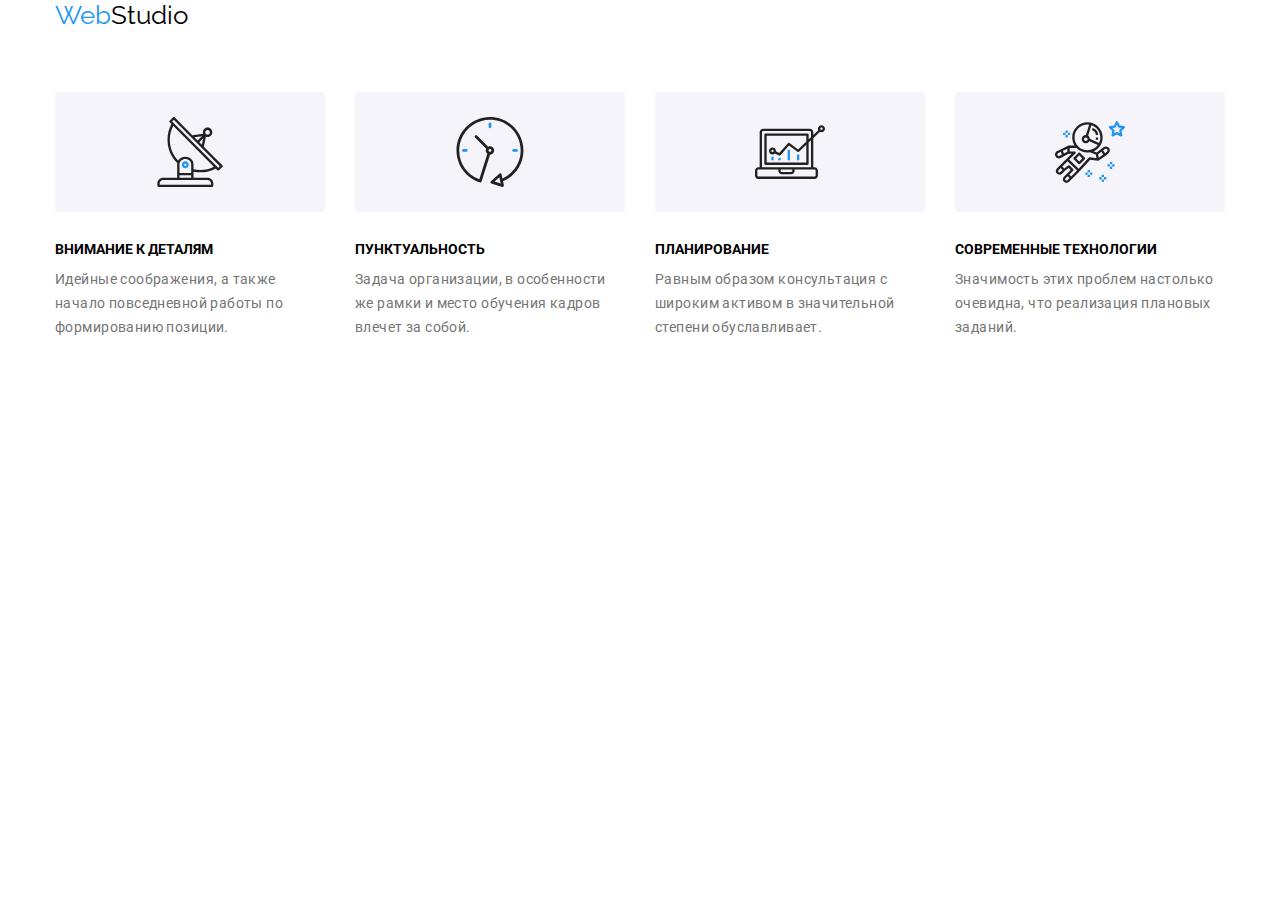
==== index.html @ f0781edf "ДЗ_8" ====
<!DOCTYPE html>
<html lang="ru">
  <head>
    <meta charset="UTF-8" />
    <meta http-equiv="X-UA-Compatible" content="IE=edge" />
    <meta name="viewport" content="width=device-width, initial-scale=1.0" />
    <title>Document</title>
    <link rel="preconnect" href="https://fonts.gstatic.com" />
    <link
      href="https://fonts.googleapis.com/css2?family=Raleway:wght@700&family=Roboto:wght@400;500;700;900&display=swap"
      rel="stylesheet"
    />
    <link
      rel="stylesheet"
      href="https://cdnjs.cloudflare.com/ajax/libs/modern-normalize/1.0.0/modern-normalize.min.css"
    />
    <link rel="stylesheet" href="./css/styles.css" />
    <link rel="stylesheet" href="./css/main.min.css" />
  </head>

  <body class="page">
    <header class="header">
      <div class="container">
        <nav class="main-nav">
          <a href="./index.html" class="logo">
            <span class="logo-web">Web</span>
            <span class="logo-studio">Studio</span>
          </a>
          <!-- <ul class="site-nav">
            <li class="site-nav__item">
              <a
                href="./index.html"
                class="site-nav__link site-nav__link--active"
                >Студия</a
              >
            </li>
            <li class="site-nav__item">
              <a href="./portfolio.html" class="site-nav__link">Портфолио</a>
            </li>
            <li class="site-nav__item">
              <a href="" class="site-nav__link">Контакты</a>
            </li>
          </ul>
        </nav>
        <ul class="auth-nav">
          <li class="auth-nav__item">
            <a href="info@devstudio.com" class="auth-nav__link">
              <svg class="auth-nav__ico" width="16" height="12">
                <use href="./images/icons.svg#icon-envelope_hover"></use>
              </svg>
              info@devstudio.com</a
            >
          </li>
          <li class="auth-nav__item">
            <a href="+380961111111" class="auth-nav__link">
              <svg class="auth-nav__ico" width="10" height="16">
                <use href="./images/icons.svg#icon-smartphone"></use>
              </svg>
              +38 096 111 11 11</a
            >
          </li>
        </ul> -->
      </div>
    </header>

    <main>
      
      <!-- <section class="hero">
        <div class="container">
          <h1 class="hero__title">Эффективные решения <br>для вашего бизнеса</br></h1>
          <button class="button" data-modal-open>Заказать услугу</button>
        </div>
      </section> -->
      
      <section class="section main__section">
        <div class="container">
          <h2 class="hidden"></h2>
          <ul class="feature-list__item">
            <li class="feature-list__list">
              <div class="feature-list__images">
                <svg class="feature-list__icon">
                  <use href="./images/icons.svg#icon-antenna"></use>
                </svg>
              </div>
              <h3 class="feature-list__title">Внимание к деталям</h3>
              <p class="feature-list__text">
                Идейные соображения, а также начало повседневной работы по
                формированию позиции.
              </p>
            </li>
            <li class="feature-list__list">
              <div class="feature-list__images">
                <svg class="feature-list__icon">
                  <use href="./images/icons.svg#icon-clock"></use>
                </svg>
              </div>
              <h3 class="feature-list__title">Пунктуальность</h3>
              <p class="feature-list__text">
                Задача организации, в особенности же рамки и место обучения
                кадров влечет за собой.
              </p>
            </li>
            <li class="feature-list__list">
              <div class="feature-list__images">
                <svg class="feature-list__icon">
                  <use href="./images/icons.svg#icon-diagram"></use>
                </svg>
              </div>
              <h3 class="feature-list__title">Планирование</h3>
              <p class="feature-list__text">
                Равным образом консультация с широким активом в значительной
                степени обуславливает.
              </p>
            </li>
            <li class="feature-list__list">
              <div class="feature-list__images">
                <svg class="feature-list__icon">
                  <use href="./images/icons.svg#icon-astronaut"></use>
                </svg>
              </div>
              <h3 class="feature-list__title">Современные технологии</h3>
              <p class="feature-list__text">
                Значимость этих проблем настолько очевидна, что реализация
                плановых заданий.
              </p>
            </li>
          </ul>
        </div>
      </section>

      <!-- <section class="section">
        <div class="container">
          <h2 class="section__title">Чем мы занимаемся</h2>
          <ul class="activity">
            <li class="activity__item">
              <img src="./images/img_1.png" alt="" width="370" height="294" />
              <div class="activity__label">
                <p class="activity__text">Десктопные приложения</p>
              </div>
            </li>
            <li class="activity__item">
              <img src="./images/img_2.png" alt="" width="370" height="294" />
              <div class="activity__label">
                <p class="activity__text">Мобильные приложения</p>
              </div>
            </li>
            <li class="activity__item">
              <img src="./images/img_3.png" alt="" width="370" height="294" />
              <div class="activity__label">
                <p class="activity__text">Дизайнерские решения</p>
              </div>
            </li>
          </ul>
        </div>
      </section> -->

      <!-- <section class="section section--inverse">
        <div class="container">
          <h2 class="section__title">Наша команда</h2>
          <ul class="team">
            <li class="team__list">
              <img
                class="team__image"
                src="./images/photo_1f.jpg"
                alt="Product Designer"
                width="270"
                height="260"
              />
              <div class="team__item">
                <h3 class="team__label">Игорь Демьяненко</h3>
                <p class="team__text">Product Designer</p>
                <ul class="social-netw">
                  <li>
                    <a href class="social-netw__item">
                      <svg class="social-netw__icon">
                        <use href="./images/icons.svg#icon-instagram"></use>
                      </svg>
                    </a>
                  </li>
                  <li>
                    <a href class="social-netw__item">
                      <svg class="social-netw__icon">
                        <use href="./images/icons.svg#icon-twitter"></use>
                      </svg>
                    </a>
                  </li>
                  <li>
                    <a href class="social-netw__item">
                      <svg class="social-netw__icon">
                        <use href="./images/icons.svg#icon-facebook"></use>
                      </svg>
                    </a>
                  </li>
                  <li>
                    <a href class="social-netw__item">
                      <svg class="social-netw__icon">
                        <use href="./images/icons.svg#icon-linkedin"></use>
                      </svg>
                    </a>
                  </li>
                </ul>
              </div>
            </li>
            <li class="team__list">
              <img
                class="team__image"
                src="./images/photo_2f.jpg"
                alt="Frontend Developer"
                width="270"
                height="260"
              />
              <div class="team__item">
                <h3 class="team__label">Ольга Репина</h3>
                <p class="team__text">Frontend Developer</p>
                <ul class="social-netw">
                  <li>
                    <a href class="social-netw__item">
                      <svg class="social-netw__icon">
                        <use href="./images/icons.svg#icon-instagram"></use>
                      </svg>
                    </a>
                  </li>
                  <li>
                    <a href class="social-netw__item">
                      <svg class="social-netw__icon">
                        <use href="./images/icons.svg#icon-twitter"></use>
                      </svg>
                    </a>
                  </li>
                  <li>
                    <a href class="social-netw__item">
                      <svg class="social-netw__icon">
                        <use href="./images/icons.svg#icon-facebook"></use>
                      </svg>
                    </a>
                  </li>
                  <li>
                    <a href class="social-netw__item">
                      <svg class="social-netw__icon">
                        <use href="./images/icons.svg#icon-linkedin"></use>
                      </svg>
                    </a>
                  </li>
                </ul>
              </div>
            </li>
            <li class="team__list">
              <img
                class="team__image"
                src="./images/photo_3f.jpg"
                alt="Marketing"
                width="270"
                height="260"
              />
              <div class="team__item">
                <h3 class="team__label">Николай Тарасов</h3>
                <p class="team__text">Marketing</p>
                <ul class="social-netw">
                  <li>
                    <a href class="social-netw__item">
                      <svg class="social-netw__icon">
                        <use href="./images/icons.svg#icon-instagram"></use>
                      </svg>
                    </a>
                  </li>
                  <li>
                    <a href class="social-netw__item">
                      <svg class="social-netw__icon">
                        <use href="./images/icons.svg#icon-twitter"></use>
                      </svg>
                    </a>
                  </li>
                  <li>
                    <a href class="social-netw__item">
                      <svg class="social-netw__icon">
                        <use href="./images/icons.svg#icon-facebook"></use>
                      </svg>
                    </a>
                  </li>
                  <li>
                    <a href class="social-netw__item">
                      <svg class="social-netw__icon">
                        <use href="./images/icons.svg#icon-linkedin"></use>
                      </svg>
                    </a>
                  </li>
                </ul>
              </div>
            </li>
            <li class="team__list">
              <img
                class="team__image"
                src="./images/photo_4f.jpg"
                alt="UI Designer"
                width="270"
                height="260"
              />
              <div class="team__item">
                <h3 class="team__label">Михаил Ермаков</h3>
                <p class="team__text">UI Designer</p>
                <ul class="social-netw">
                  <li>
                    <a href class="social-netw__item">
                      <svg class="social-netw__icon">
                        <use href="./images/icons.svg#icon-instagram"></use>
                      </svg>
                    </a>
                  </li>
                  <li>
                    <a href class="social-netw__item">
                      <svg class="social-netw__icon">
                        <use href="./images/icons.svg#icon-twitter"></use>
                      </svg>
                    </a>
                  </li>
                  <li>
                    <a href class="social-netw__item">
                      <svg class="social-netw__icon">
                        <use href="./images/icons.svg#icon-facebook"></use>
                      </svg>
                    </a>
                  </li>
                  <li>
                    <a href class="social-netw__item">
                      <svg class="social-netw__icon">
                        <use href="./images/icons.svg#icon-linkedin"></use>
                      </svg>
                    </a>
                  </li>
                </ul>
              </div>
            </li>
          </ul>
        </div>
      </section> -->

      <!-- <section class="section">
        <div class="container">
          <h2 class="clients__title">Постоянные клиенты</h2>
          <ul class="clients__list">
            <li class="clients__item">
              <a href class="clients__link">
                <svg class="clients__icon">
                  <use href="./images/icons.svg#icon-Logo_1"></use>
                </svg>
              </a>
            </li>
            <li class="clients__item">
              <a href class="clients__link">
                <svg class="clients__icon">
                  <use href="./images/icons.svg#icon-Logo_2"></use>
                </svg>
              </a>
            </li>
            <li class="clients__item">
              <a href class="clients__link">
                <svg class="clients__icon">
                  <use href="./images/icons.svg#icon-Logo_3"></use>
                </svg>
              </a>
            </li>
            <li class="clients__item">
              <a href class="clients__link">
                <svg class="clients__icon">
                  <use href="./images/icons.svg#icon-Logo_4"></use>
                </svg>
              </a>
            </li>
            <li class="clients__item">
              <a href class="clients__link">
                <svg class="clients__icon">
                  <use href="./images/icons.svg#icon-Logo_5"></use>
                </svg>
              </a>
            </li>
            <li class="clients__item">
              <a href class="clients__link">
                <svg class="clients__icon">
                  <use href="./images/icons.svg#icon-Logo_6"></use>
                </svg>
              </a>
            </li>
          </ul>
        </div>
      </section> -->
    </main>

    <!-- <footer class="footer">
      <div class="container footer__container">
        <div class="contacts">
          <a href="./index.html" class="logo">
            <span class="logo-web">Web</span>
            <span class="logo-studio footer__logo-studio">Studio</span>
          </a>
          <address>
            <p class="address">г. Киев, пр-т Леси Украинки, 26</p>
            <ul class="footer__list">
              <li>
                <a href="info@example.com" class="footer__link"
                  >info@example.com</a
                >
              </li>
              <li>
                <a href="+380991111111" class="footer__link"
                  >+38 099 111 11 11</a
                >
              </li>
            </ul>
          </address>
        </div>
        <div class="footer-social">
          <p class="footer-social__title">присоединяйтесь</p>
          <ul class="social-netw">
            <li>
              <a
                href
                class="social-netw__item footer-social__social-netw__item"
              >
                <svg class="social-netw__icon">
                  <use href="./images/icons.svg#icon-instagram"></use>
                </svg>
              </a>
            </li>
            <li>
              <a
                href
                class="social-netw__item footer-social__social-netw__item"
              >
                <svg class="social-netw__icon">
                  <use href="./images/icons.svg#icon-twitter"></use>
                </svg>
              </a>
            </li>
            <li>
              <a
                href
                class="social-netw__item footer-social__social-netw__item"
              >
                <svg class="social-netw__icon">
                  <use href="./images/icons.svg#icon-facebook"></use>
                </svg>
              </a>
            </li>
            <li>
              <a
                href
                class="social-netw__item footer-social__social-netw__item"
              >
                <svg class="social-netw__icon">
                  <use href="./images/icons.svg#icon-linkedin"></use>
                </svg>
              </a>
            </li>
          </ul>
        </div>
        <div class="subscription">
          <p class="subscription__title">Подпишитесь на рассылку</p>
          <div class="subscription__group">
            <label class="subscription__content">
              <input
                class="subscription__input"
                type="text"
                name="subscription"
                placeholder="E-mail"
              />
            </label>
            <div class="subscription__button">
              <button class="button" type="submit">
                Подписаться
                <svg class="subscription__icon">
                  <use href="./images/icons.svg#icon-icon_send"></use>
                </svg>
              </button>
            </div>
          </div>
        </div>
      </div>
    </footer> -->

    <div class="backdrop is-hidden" data-modal>
      <div class="modal">
        <p class="modal-title__text">Оставьте свои данные, мы вам перезвоним</p>
        <button data-modal-close class="close">
          <svg width="11" height="11" class="icon-vector">
            <use href="./images/icons.svg#icon-vector"></use>
          </svg>
        </button>
        <form
          action="#"
          method="GET"
          class="js-speaker form"
          autocomplete="off"
        >
          <span class="contact-form__field">
            <label class="contact-form__text" for="name">Имя</label>
            <input
              class="contact-form__input"
              type="text"
              name="name"
              id="name"
              placeholder=""
            />
            <svg class="contact-form__img">
              <use href="./images/icons.svg#icon-form_person_black"></use>
            </svg>
          </span>

          <span class="contact-form__field">
            <label class="contact-form__text" for="tel">Телефон</label>
            <input
              class="contact-form__input"
              type="tel"
              name="tel"
              id="tel"
              placeholder=""
            />
            <svg class="contact-form__img">
              <use href="./images/icons.svg#icon-form_phone_black"></use>
            </svg>
          </span>

          <span class="contact-form__field">
            <label class="contact-form__text" for="mail">Почта</label>
            <input
              class="contact-form__input"
              type="email"
              name="mail"
              id="mail"
              placeholder=""
            />
            <svg class="contact-form__img">
              <use href="./images/icons.svg#icon-form_email_black"></use>
            </svg>
          </span>
          <label class="contact-form__text" for="comment">Комментарий</label>
          <textarea
            class="comment"
            name="comment"
            id="comment"
            placeholder="Введите текст"
          ></textarea>

          <label class="form-checkbox">
            <input
              class="checkbox"
              type="checkbox"
              name="consent"
              value="Соглашаюсь с рассылкой и принимаю Условия договора"
            />
            <span class="form-checkbox__icon"></span>
            <span class="consent"
              >Соглашаюсь с рассылкой и принимаю
              <a class="form-checkbox__underline">Условия договора</a></span
            >
          </label>

          <div class="form-button">
            <button class="button" type="submit">Отправить</button>
          </div>
        </form>
      </div>
    </div>
    <script src="./js/modal.js"></script>
  </body>
</html>
---- css/styles.css ----
/* :root {
  --primary-text-color: #212121;
  --secondary-text-color: #757575;
  --third-text-color: rgba(255, 255, 255, 0.6);
  --title-text-color: #000000;
  --accent-color: #2196f3;
  --primary-white-color: #ffffff;
  --primary-bg-color: #ffffff;
  --secondary-bg-color: #2f303a;
  --third-bg-color: #f5f4fa;
  --border-color: #ECECEC;
  --border-cards-color: #E5E5E5;
} */
/* body {
  background-color: var(--primary-bg-color);
  color: var(--primary-text-color);
  font-family: Roboto, sans-serif;
} */
/* .container {
  width: 1200px;
  padding-left: 15px;
  padding-right: 15px;
  margin: 0 auto;
  border-bottom: var(--border-color);
} */
/* ul {
  list-style: none;
} */

/* header */

/* .header {
  height: 80px;
  display: block;
  box-sizing: border-box;
  border-bottom: 1px solid var(--border-cards-color)
} 
.header .container {
  height: 80px;
  display: flex;
  align-items: center;
} */

/* logo */

/* .main-nav {
  display: flex;
  align-items: center;
} */
/* .logo {
  color: var(--title-text-color);
  font-family: Raleway, sans-serif;
  font-style: 400;
  font-size: 26px;
  line-height: 1.19;
  text-decoration: none;
  width: 145px;
  height: 31px;
  display: flex;
  align-items: center;
}
.logo-web {
  color: var(--accent-color);
} */

/* Site nav list*/

/* .site-nav {
  display: flex;
  margin-left: 93px;
  margin-top: 0px;
  margin-bottom: 0px;
}
.site-nav__link {
  display: block;
  font-style: 500;
  font-size: 14px;
  line-height: 1.14;
  text-decoration: none;
  padding-top: 32px;
  padding-bottom: 32px;
  color: var(--primary-text-color);
  transition-property: text;
  transition-duration: 250ms;
  transition-timing-function: cubic-bezier(0.4, 0, 0.2, 1)
} */
/* .site-nav__link:hover,
.site-nav__link:focus {
  color: var(--accent-color);
} */
/* .site-nav__link--active {
  color: var(--accent-color)
} */
/* .site-nav__link--active::after {
  position: absolute;
  content: "";
  bottom: 0px;
  left: 0px;
  height: 4px;
  width: 100%;
  background-color: var(--accent-color);
  border-radius: 2px;
} */
/* .site-nav__item {
  position: relative;
  text-decoration: none;
  margin-right: 50px;
} */
/* .site-nav__item:last-child {
  margin-right: 0px;
} */

/* Auth-nav list */

/* .auth-nav {
  display: flex;
  margin-bottom: 0px;
  margin-top: 0px;
  margin-left: auto;
}
.auth-nav__link {
  color: var(--secondary-text-color);
  font-style: 500;
  font-size: 14px;
  line-height: 1.14;
  text-decoration: none;
  display: flex;
  align-items: center;
  transition-property: color;
  transition-duration: 250ms;
  transition-timing-function: cubic-bezier(0.4, 0, 0.2, 1)
}
.auth-nav__item {
  margin-left: 50px;
} */

/* .auth-nav__item:last-child {
  margin-right: 0px;
}
.auth-nav__link:hover,
.auth-nav__link:focus {
  color: var(--accent-color);
  transition-property: color;
  transition-duration: 250ms;
  transition-timing-function: cubic-bezier(0.4, 0, 0.2, 1)
}
.auth-nav__link:hover .auth-nav__ico,
.auth-nav__link:focus .auth-nav__ico {
  fill: var(--accent-color);
  transition-property: color;
  transition-duration: 250ms;
  transition-timing-function: cubic-bezier(0.4, 0, 0.2, 1)
} */

/* .auth-nav__ico {
  margin-right: 10px;
  fill: currentColor;
} */
/* .hidden {
  visibility: hidden;
  width: 1px;
  height: 1px;
  margin-top: 0;
  margin-bottom: 0;
} */

/* Hero */

/* .hero {
  background-color: var(--secondary-bg-color);
  padding-top: 200px;
  padding-bottom: 200px;
  text-align: center;
  max-width: 1600px;
  height: 600px;
  outline: 1px solid rgb(59, 57, 57);
  margin-left: auto;
  margin-right: auto;
  background-position: center;
  background-repeat: no-repeat;
  background-size: cover;
  background: linear-gradient(rgba(196, 196, 196, 0.4), rgba(47, 48, 58, 0.4)), url(../images/img_overlay.jpg);
}
.hero__title {
  color: var(--primary-white-color);
  font-weight: 900;
  font-size: 44px;
  line-height: 1.36;
  text-align: center;
  text-transform: uppercase;
  margin-top: 0px;
  width: 696px;
  letter-spacing: 0.06em;
  margin-left: 252px;
} */

/* Section */

/* .section {
  padding-top: 94px;
  padding-bottom: 94px;
} */
/* .activity-container {
  padding-left: auto;
  margin-left: auto;
  margin-right: auto;
  width: 1170px;
} */
/* .section__title {
  color: var(--title-text-color);
  font-weight: 700;
  font-size: 36px;
  line-height: 1.17;
  letter-spacing: 0.03em;
  text-align: center;
  margin-top: 0px;
  margin-bottom: 50px;
} */

/* Features */

/* .feature-list__item {
  margin-top: 0px;
  margin-bottom: 0px;
  padding-left: 0px;
  display: flex;
  justify-content: space-between;
  width: 1170px;
  margin-right: 30px;
} */

/* .feature-list__item:last-child {
  margin-right: 0px;
} */

/* .feature-list__list {
  height: 251px;
}
.feature-list__icon {
  display: block;
  width: 70px;
  height: 70px;
}
.feature-list__title {
  color: var(--title-text-color);
  font-weight: 700;
  font-size: 14px;
  line-height: 1.14;
  text-transform: uppercase;
  margin-top: 0px;
  margin-bottom: 0px;
}
.feature-list__text {
  color: var(--secondary-text-color);
  font-weight: 400;
  font-size: 14px;
  line-height: 1.71;
  text-align: left;
  letter-spacing: 0.03em;
  width: 270px;
  position: absolute;
  margin-top: 10px;
  margin-bottom: 0px;
}
.feature-list__images {
  display: flex;
  align-items: center;
  justify-content: center;
  width: 270px;
  height: 120px;
  background: var(--third-bg-color);
  border-radius: 4px;
  margin-bottom: 30px;
} */

/* activity */

/* .activity {
  margin-top: 50px;
  margin-bottom: 0px;
  display: flex;
  padding-left: 0px;
}
.activity__item {
  position: relative;
  margin-right: 30px
} */

/* .activity__item:last-child {
  margin-left: 0px
} */

/* .activity__label {
  position: absolute;
  bottom: 3px;
  padding-top: 27px;
  width: 370px;
  height: 70px;
  background: rgba(47, 48, 58, 0.8);
}
.activity__text {
  margin-top: 0px;
  margin-bottom: 0px;
  font-weight: 700px;
  font-size: 14px;
  line-height: 1.14;
  text-align: center;
  letter-spacing: 0.03em;
  text-transform: uppercase;
  color: var(--primary-white-color);
} */

/* button */

/* .button {
  font-family: inherit;
  color: var(--primary-white-color);
  background-color: var(--accent-color);
  font-weight: 500;
  font-size: 16px;
  line-height: 1.88;
  display: 200, 50;
  border: var(--accent-color);
  border-radius: 4px;
  width: 200px;
  height: 50px;
  cursor: pointer;
  padding: 10, 32, 10, 32;
  margin-top: 30;
  letter-spacing: 0.06em;
} */

/* our team */

/* .main__section {
  padding-bottom: 0px;
}
.section--inverse {
  background-color: var(--third-bg-color)
}
.team {
  display: flex;
  margin-top: 50px;
  padding-left: 0px;
  margin-bottom: 0px;
}
.team__list {
  width: 270px;
  border: 1px solid var(--border-cards-color)#E5E5E5;
  background-color: var(--primary-bg-color);
  box-shadow: 0px 1px 3px rgba(0, 0, 0, 0.12), 0px 1px 1px rgba(0, 0, 0, 0.14), 0px 2px 1px rgba(0, 0, 0, 0.2);
  border-radius: 0px 0px 4px 4px;
  margin-right: 30px;
} */

/* .team__list:last-child {
  margin-right: 0px;
} */

/* .team__item {
  padding: 30px 32px 30px 32px;
  border-top: 0px;
}
.team__image {
  display: block;
}
.team__label {
  color: var(--primary-text-color);
  font-weight: 500;
  font-size: 16px;
  line-height: 1.19;
  letter-spacing: 0.03em;
  text-align: center;
  margin-top: 0px;
  margin-bottom: 0px;
  height: 19px;
}
.team__text {
  color: var(--secondary-text-color);
  font-weight: 400;
  font-size: 16px;
  line-height: 1.19;
  text-align: center;
  margin-top: 10px;
  margin-bottom: 0px;
} */

/* .social-netw { 
  padding: 0px;
  display: flex;
  justify-content: space-between;
  align-items: center;
  margin-top: 16px;
} */

/* .social-netw__item:last-child {
  margin-right: 0px;
} */

/* .social-netw__item {
  display: flex;
  justify-content: center;
  align-items: center;
  margin-right: 10px;
  width: 44px;
  height: 44px;
  border-radius: 50%;
  color: #afb1b8;
  transition-property: background-color;
  transition-duration: 250ms;
  transition-timing-function: cubic-bezier(0.4, 0, 0.2, 1)
} */

/* .social-netw__item:hover,
.social-netw__item:focus{
  background: var(--accent-color);
  color: var(--primary-white-color);
} */

/* .social-netw__icon {
  width: 20px;
  height: 20px;
  fill: currentColor;
}
.social-netw__icon .fill {
  transition-property: color;
  transition-duration: 250ms;
  transition-timing-function: cubic-bezier(0.4, 0, 0.2, 1)
} */

/* clients section */

/* .clients__title {
  font-weight: 700px;
  font-size: 36px;
  line-height: 1.17;
  text-align: center;
  letter-spacing: 0.03em;
  margin-top: 0px;
  margin-bottom: 50px;
}
.clients__list {
  display: flex;
  justify-content: space-between;
  margin-top: 0px;
  margin-bottom: 0px;
  padding-left: 0px;
} */
/* .clients__item {
  display: flex;
  justify-content: center;
  
  height: 92px;
  margin-top: 0px;
}  */
/* flex-basis: calc ((100%-180px)/6); */

/* .clients__list:first-child {
  margin-left: 0px;
} */

/* .clients__link {
  display: flex;
  justify-content: center;
  align-items: center;
  width: 170px;
  height: 92px;
  color: #afb1b8;
  border: 1px solid #AFB1B8;
  box-sizing: border-box;
  border-radius: 4px;
  transition-property: color;
  transition-duration: 250ms;
  transition-timing-function: cubic-bezier(0.4, 0, 0.2, 1)
} */

/* .clients__link:hover,
.clients__link:focus {
  color: var(--accent-color);
  border-color:var(--accent-color)
} */

/* .clients__icon {
  width: 106px;
  height: 60px;
  fill: currentColor;
} */

/* footer */

/* .footer {
  background-color: var(--secondary-bg-color);
  margin-bottom: 0px;
  height: 252px;
}
.footer__container {
  display: flex;
  align-items: baseline;
  height: 252px;
  padding-top: 60px;
  padding-bottom: 60px;
  }
.footer__logo-studio {
  color: var(--primary-white-color);
} */
/* .address {
  color: var(--primary-white-color);
  font-weight: 400;
  font-size: 14px;
  line-height: 1.71;
  letter-spacing: 0.03em;
  font-style: normal;
  margin-bottom: 0px;
} */
/* .footer__list {
  padding-left: 0px;
  margin-bottom: 0px;
}
.footer__link {
  color: var(--third-text-color);
  font-weight: 400;
  font-size: 14px;
  line-height: 1.71;
  font-style: normal;
  text-decoration: none;
}
.footer-social {
  width: 206px;
  margin-left: 70px;
}
.footer-social__title {
font-size: 14px;
line-height: 1.14;
letter-spacing: 0.03em;
text-transform: uppercase;
color: var(--primary-white-color);
}
.footer-social__social-netw__item{
  color: var(--primary-white-color);
  background: rgba(255, 255, 255, 0.1);
} */

/* footer subscription */

/* .subscription {
  margin-left: 93px;
}
.subscription__title {
  font-size: 14px;
  line-height: 1.14;
  letter-spacing: 0.03em;
  text-transform: uppercase;
  color: var(--primary-white-color);
}
.subscription__icon {
  align-items: stretch;
  width: 24px;
  height: 24px;
  fill: var(--primary-white-color)
}
.subscription__button {
  display: inline-flex;
  align-items: center;
  font-weight: 700px;
}
.subscription__input {
  width: 358px;
  height: 50px;
  outline: none;
  border-radius: 4px;
  border: 1px solid rgba(255, 255, 255, 0.3);
  padding-left: 16px;
  font-size: 16px;
  line-height: 1.22;
  letter-spacing: 0.03em;
  fill: solid rgba(255, 255, 255, 0.6);
  align-items: inside;
  margin-right: 12px;
  background-color: transparent
} */

/* .subscription__input::placeholder {
  background-color: transparent
} */

/* .subscription__content {
  background-color: transparent
}
.subscription__group {
  display: flex;
  flex-direction: row
} */

/* portfolio */

/* .select {
  display: flex;
  justify-content: center;
  margin-top: 0px;
  margin-bottom: 50px;
  text-align: center;
} */

/* .select-button__link:hover,
.select-button__link:focus {
  background: var(--accent-color);
  box-shadow: 0px 3px 1px rgba(0, 0, 0, 0.1), 0px 1px 2px rgba(0, 0, 0, 0.08),
    0px 2px 2px rgba(0, 0, 0, 0.12);
  border: var(--accent-color);
  border-radius: 4px;
  font-weight: 500;
  font-size: 16px;
  line-height: 1.63;
  text-align: center;
  letter-spacing: 0.03em;
  color: #ffffff;
} */

/* .select-button__link {
  color: var(--primary-text-color);
  background-color: var(--third-bg-color);
  font-weight: 500;
  font-size: 16px;
  line-height: 1.63;
  text-align: center;
  letter-spacing: 0.03em;
  padding-left: 22px;
  padding-right: 22px;
  padding-top: 6px;
  padding-bottom: 6px;
  margin-right: 8px;
  border: 1px solid var(--third-bg-color);
  border-radius: 4px;
  height: 38px;
  display: block;
  transition-property: box-shadow;
  transition-duration: 250ms;
  transition-timing-function: cubic-bezier(0.4, 0, 0.2, 1);
} */

/* ???? .links {
  display: flex;
  flex-wrap: wrap;
} */


/* portfolio  cards*/

/* ?????.cards .text {
  color: var(--primary-white-color);
  background-color: var(--accent-color);
  font-weight: 500;
  font-size: 16px;
  line-height: 1.62;
  padding-left: 22px;
  padding-right: 22px;
  padding-top: 6px;
  padding-bottom: 6px;
  margin-right: 8px;
  border: 1px solid var(--accent-color);
  border-radius: 4px;
  height: 38px;
  box-shadow: 0px 3px 1px rgba(0, 0, 0, 0.1), 0px 1px 2px rgba(0, 0, 0, 0.08),
    0px 2px 2px rgba(0, 0, 0, 0.12);
} */

/* .cards {
  width: 1200px;
  display: flex;
  flex-wrap: wrap;
  padding-left: 0px;
  margin-top: 0px;
  margin-bottom: 0px
} */

/* .cards__item:nth-child(3n) {
  margin-right: 0px;
} */

/* .cards__item {
  width: calc ((100%-60)/3);
  height: 404px;
  margin-top: 30px;
  margin-right: 27px;
  margin-bottom: 0px;
  margin-left: 0px;
  padding-left: 0px;
  box-sizing: border-box;
  border: 1px solid var(--border-cards-color);
  transition-property: box-shadow;
  transition-duration: 250ms;
  transition-timing-function: cubic-bezier(0.4, 0, 0.2, 1);
}
.cards__top {
  position: relative;
  overflow: hidden;
}
.hower-overlay {
  position: absolute;
  top: 0px;
  width: 370px;
  height: 294px;
  background: rgba(33, 150, 243, 0.9);
  padding-top: 63px;
  padding-right: 24px;
  padding-bottom: 63px;
  padding-left: 24px;
  transform: translateY(102%);
  transition: transform 250ms cubic-bezier(0.4, 0, 0.2, 1);
} */

/* .cards__item:hover,
.cards__item:focus {
  box-shadow: 0px 1px 1px rgba(0, 0, 0, 0.12), 0px 4px 4px rgba(0, 0, 0, 0.06),
    1px 4px 6px rgba(0, 0, 0, 0.16);
  transform: translateY(0);
}
.cards__item:hover .hower-overlay {
  transform: translateY(0);
} */

/* .hower-overlay__inform {
  position: absolute;
  width: 322px;
  height: 168px;
  font-weight: 400px;
  font-size: 18px;
  line-height: 28px;
  letter-spacing: 0.03em;
  color: var(--primary-white-color);
  margin-bottom: 0px;
  margin-top: 0px;
}
.cards__bottom .text {
  letter-spacing: 0.06em;
  font-weight: bold;
  font-size: 18px;
  line-height: 2;
}
.cards__bottom {
  padding-left: 24px
} */

/* modal window */

/* .backdrop {
  position: fixed;
  top: 0;
  left: 0;
  width: 100%;
  height: 100%;
  background-color: rgba(0, 0, 0, 0.2);
  opacity: 1;
  transition: opacity 250ms cubic-bezier(0.4, 0, 0.2, 1);
}
.backdrop.is-hidden {
  opacity: 0;
  pointer-events: none;
}
.backdrop.is-hidden .modal {
  transform: translate(-50%, -50%) scale(0.9);
}
.modal {
  position: relative;
  top: 50%;
  left: 50%;
  height: 581px;
  width: 528px;
  background-color: #ffffff;
  border-radius: 4px;
  transform: translate(-50%, -50%) scale(1);
  transition: transform 250ms cubic-bezier(0.4, 0, 0.2, 1);
  padding: 40px;
}
.modal .close {
  position: absolute;
  width: 30px;
  height: 30px;
  background: #ffffff;
  border: 1px solid rgba(0, 0, 0, 0.1);
  box-sizing: border-box;
  border-radius: 50%;
  margin-top: 8px;
  margin-right: 8px;
  top: 0;
  right: 0;
} */

/* .icon-vector:hover,
.icon-vector:focus {
  fill: var(--accent-color);
  transition: opacity 250ms cubic-bezier(0.4, 0, 0.2, 1);
} */

/* .modal-title__text {
  font-weight: 700px;
  font-size: 20px;
  line-height: 1.15;
  text-align: center;
  letter-spacing: 0.03em;
  color: var(--primary-text-color);
  margin-top: 0px;
  margin-bottom: 12px;
} */

/* contact-form */

/* .contact-form__input {
  display: block;
  width: 100%;
  height: 40px;
  border: 1px solid rgba(33, 33, 33, 0.2);
  box-sizing: border-box;
  border-radius: 4px;
  margin-bottom: 10px;
  padding: 11px 12px 11px 42px;
} */

/* .contact-form__input:focus {
  outline: none;
  border: 1px solid var(--accent-color);
  transition: opacity 250ms cubic-bezier(0.4, 0, 0.2, 1);
}
.contact-form__input:focus + .contact-form__img {
  color: var(--accent-color);
  fill: var(--accent-color);
  transition: opacity 250ms cubic-bezier(0.4, 0, 0.2, 1);
} */

/* .contact-form__text {
  font-weight: 400px;
  font-size: 12px;
  line-height: 1.17;
  letter-spacing: 0.01em;
  color: #757575;
  margin-bottom: 4px;
}
.contact-form__field {
  position: relative;
  display: flex;
  flex-direction: column;
}
.contact-form__img {
  position: absolute;
  top: 55%;
  left: 15px;
  transform: translateY(-50%);
  width: 18px;
  height: 18px;
} */

/* .comment {
  display: block;
  width: 100%;
  height: 120px;
  border: 1px solid rgba(33, 33, 33, 0.2);
  box-sizing: border-box;
  border-radius: 4px;
  resize: none;
  padding: 12px 16px 12px 16px;
  outline: none;
  margin-top: 4px;
} */

/* .comment:focus {
  border: 1px solid var(--accent-color);
  transition: opacity 250ms cubic-bezier(0.4, 0, 0.2, 1);
}
textarea::placeholder {
  font-weight: 400px;
  font-size: 14px;
  line-height: 1.17;
  letter-spacing: 0.01em;
  color: rgba(117, 117, 117, 0.5);
} */

/* checkbox */

/* .form-checkbox {
  display: flex;
  align-items: center;
  position: relative;
  margin-top: 20px;
  margin-bottom: 30px;
  margin-left: 12px;
  padding-left: auto;
  text-align: center;
  font-weight: 400px;
  font-size: 14px;
  line-height: 1.71;
  letter-spacing: 0.03em;
  color: #757575;
}

.checkbox {
  -webkit-appearance: none;
  -moz-appearance: none;
  appearance: none;
  position: absolute;
}
.form-checkbox__icon {
  display: inline-block;
  width: 16px;
  height: 15px;
  border: 2px solid #2a2a2a;
  border-radius: 4px;
}
.consent {
  margin-left: 7px;
}

.checkbox__text {
  display: inline-block;
  align-items: center;
  font-weight: 400px;
  font-size: 14px;
  line-height: 1.71;
  letter-spacing: 0.03em;
  color: #757575;
} */

/* .checkbox:checked + .form-checkbox__icon {
  border-color: transparent;
  background-color: var(--accent-color);
  background-image: url("../images/icons_for_svg/icon_check.svg");
  background-size: contain;
  background-origin: border-box;
} */

/* .form-checkbox__underline {
  color: var(--accent-color);
  text-decoration: underline;
} */

/* .form-checkbox:focus-within > .form_img {
  border-color: var(--primary-white-color);
  opacity: 0;
} */

/* .form-button {
  padding-left: auto;
  text-align: center;
  filter: drop-shadow(0px 4px 4px rgba(0, 0, 0, 0.25));
} */
---- css/main.min.css ----
:root{--primary-text-color: #212121;--secondary-text-color: #757575;--third-text-color: rgba(255, 255, 255, 0.6);--title-text-color: #000000;--accent-color: #2196f3;--primary-white-color: #ffffff;--primary-bg-color: #ffffff;--secondary-bg-color: #2f303a;--third-bg-color: #f5f4fa;--border-color: #ECECEC;--border-cards-color: #E5E5E5}body{background-color:var(--primary-bg-color);color:var(--primary-text-color);font-family:Roboto,sans-serif}ul{list-style:none}.site-nav__item{position:relative;text-decoration:none;margin-right:50px}.container{padding-left:15px;padding-right:15px;margin-left:auto;margin-right:auto;width:100%}@media screen and (min-width: 480px){.container{width:480px}}@media screen and (min-width: 768px){.container{width:768px}}@media screen and (min-width: 1200px){.container{width:1200px}}p li h1 h2 h3{margin:0}.logo{color:var(--title-text-color);font-family:Raleway,sans-serif;font-style:400;font-size:26px;line-height:1.19;text-decoration:none;width:145px;height:31px;display:flex;align-items:center}.logo-web{color:var(--accent-color)}.site-nav{display:flex;margin-left:93px;margin-top:0px;margin-bottom:0px}.site-nav__link{display:block;font-style:500;font-size:14px;line-height:1.14;text-decoration:none;padding-top:32px;padding-bottom:32px;color:var(--primary-text-color);transition-property:text;transition-duration:250ms;transition-timing-function:cubic-bezier(0.4, 0, 0.2, 1)}.site-nav__link--active{color:var(--accent-color)}.site-nav__link:hover,.site-nav__link:focus{color:var(--accent-color)}.site-nav__link--active::after{position:absolute;content:"";bottom:0px;left:0px;height:4px;width:100%;background-color:var(--accent-color);border-radius:2px}.site-nav__item:last-child{margin-right:0px}.auth-nav{display:flex;margin-bottom:0px;margin-top:0px;margin-left:auto}.auth-nav__link{color:var(--secondary-text-color);font-style:500;font-size:14px;line-height:1.14;text-decoration:none;display:flex;align-items:center;transition-property:color;transition-duration:250ms;transition-timing-function:cubic-bezier(0.4, 0, 0.2, 1)}.auth-nav__item{margin-left:50px}.auth-nav__ico{margin-right:10px;fill:currentColor}.auth-nav__item:last-child{margin-right:0px}.auth-nav__link:hover,.auth-nav__link:focus{color:var(--accent-color);transition-property:color;transition-duration:250ms;transition-timing-function:cubic-bezier(0.4, 0, 0.2, 1)}.auth-nav__link:hover .auth-nav__ico,.auth-nav__link:focus .auth-nav__ico{fill:var(--accent-color);transition-property:color;transition-duration:250ms;transition-timing-function:cubic-bezier(0.4, 0, 0.2, 1)}.hero{max-width:1600px;height:600px;background-image:url("../images/mobile/mob_hero_1x-min.jpg");margin-left:auto;margin-right:auto;background-position:center;background-repeat:no-repeat;background-size:cover}@media(min-device-pixel-ratio: 2),(-webkit-min-device-pixel-ratio: 2),(min-resolution: 192dpi),(min-resolution: 2dppx){.hero{background-image:url("../images/mobile/mob_hero_2x-min.jpg")}}@media(min-width: 480px){.hero{background-image:url("../images/mobile/mob_hero_1x-min.jpg")}}@media(min-device-pixel-ratio: 2)and (min-width: 480px),(-webkit-min-device-pixel-ratio: 2)and (min-width: 480px),(min-resolution: 192dpi)and (min-width: 480px),(min-resolution: 2dppx)and (min-width: 480px){.hero{background-image:url("../images/mobile/mob_hero_2x-min.jpg")}}@media(min-width: 768px){.hero{background-image:url("../images/tablet/tab_hero_1x-min.jpg")}}@media(min-device-pixel-ratio: 2)and (min-width: 768px),(-webkit-min-device-pixel-ratio: 2)and (min-width: 768px),(min-resolution: 192dpi)and (min-width: 768px),(min-resolution: 2dppx)and (min-width: 768px){.hero{background-image:url("../images/tablet/tab_hero_2x-min.jpg")}}@media(min-width: 480px){.hero{background-image:url("../images/desktop/desk_hero_1x-min.jpg")}}@media(min-device-pixel-ratio: 2)and (min-width: 1200px),(-webkit-min-device-pixel-ratio: 2)and (min-width: 1200px),(min-resolution: 192dpi)and (min-width: 1200px),(min-resolution: 2dppx)and (min-width: 1200px){.hero{background-image:url("../images/desktop/desk_hero_2x-min.jpg")}}.hero .container{padding-top:70px;padding-left:auto;padding-right:auto}@media(min-width: 480px){.hero .container{padding-top:118px}}@media(min-width: 768px){.hero .container{padding-top:118px}}@media(min-width: 1200px){.hero .container{padding-top:200px}}.hero__title{font-weight:900;font-size:26px;line-height:1.7;text-align:center;letter-spacing:.06em;text-transform:uppercase;color:var(--primary-white-color)}@media screen and (min-width: 480px){.hero__title{font-size:26px;line-height:1.7}}@media screen and (min-width: 768px){.hero__title{font-size:26px;line-height:1.6}}@media screen and (min-width: 1200px){.hero__title{font-size:44px;line-height:1.36}}.section{padding-top:60px;padding-bottom:60px}.section__title{color:var(--title-text-color);font-weight:700;font-size:36px;line-height:1.17;letter-spacing:.03em;text-align:center;margin-top:0px;margin-bottom:50px}.hidden{visibility:hidden;width:1px;height:1px;margin-top:0;margin-bottom:0}.feature-list__item{margin-top:0px;margin-bottom:0px;padding-left:0px;width:100%}@media screen and (min-width: 768px){.feature-list__item{display:flex;flex-wrap:wrap;justify-content:space-between}}.feature-list__list{height:251px;width:100%;margin-bottom:30px}@media screen and (min-width: 480px){.feature-list__list{width:450px}}@media screen and (min-width: 768px){.feature-list__list{width:354px}}@media screen and (min-width: 1200px){.feature-list__list{width:270px}}.feature-list__icon{display:block;width:70px;height:70px}.feature-list__title{color:var(--title-text-color);font-weight:700;font-size:14px;line-height:1.14;text-transform:uppercase;margin-top:0px;margin-bottom:0px}.feature-list__text{color:var(--secondary-text-color);font-weight:400;font-size:14px;line-height:1.71;text-align:left;letter-spacing:.03em;width:270px;position:absolute;margin-top:10px;margin-bottom:0px}.feature-list__images{display:flex;align-items:center;justify-content:center;width:100%;height:120px;background:var(--third-bg-color);border-radius:4px;margin-bottom:30px}.activity{margin-top:50px;margin-bottom:0px;display:flex;padding-left:0px}.activity__item{position:relative;margin-right:30px}.activity__label{position:absolute;bottom:3px;padding-top:27px;width:370px;height:70px;background:rgba(47,48,58,.8)}.activity__text{margin-top:0px;margin-bottom:0px;font-weight:700px;font-size:14px;line-height:1.14;text-align:center;letter-spacing:.03em;text-transform:uppercase;color:var(--primary-white-color)}.activity-container{padding-left:auto;margin-left:auto;margin-right:auto;width:1170px}.activity__item:last-child{margin-left:0px}.button{font-family:inherit;color:var(--primary-white-color);background-color:var(--accent-color);font-weight:500;font-size:16px;line-height:1.88;display:200,50;border:var(--accent-color);border-radius:4px;width:200px;height:50px;cursor:pointer;padding:10,32,10,32;margin-top:30;letter-spacing:.06em}.main__section{padding-bottom:0px}.section--inverse{background-color:var(--third-bg-color)}.team{display:flex;margin-top:50px;padding-left:0px;margin-bottom:0px}.team__list{width:270px;border:1px solid var(--border-cards-color) #e5e5e5;background-color:var(--primary-bg-color);box-shadow:0px 1px 3px rgba(0,0,0,.12),0px 1px 1px rgba(0,0,0,.14),0px 2px 1px rgba(0,0,0,.2);border-radius:0px 0px 4px 4px;margin-right:30px}.team__item{padding:30px 32px 30px 32px;border-top:0px}.team__image{display:block}.team__label{color:var(--primary-text-color);font-weight:500;font-size:16px;line-height:1.19;letter-spacing:.03em;text-align:center;margin-top:0px;margin-bottom:0px;height:19px}.team__text{color:var(--secondary-text-color);font-weight:400;font-size:16px;line-height:1.19;text-align:center;margin-top:10px;margin-bottom:0px}.team__list:last-child{margin-right:0px}.social-netw{padding:0px;display:flex;justify-content:space-between;align-items:center;margin-top:16px}.social-netw__item{display:flex;justify-content:center;align-items:center;margin-right:10px;width:44px;height:44px;border-radius:50%;color:#afb1b8;transition-property:background-color;transition-duration:250ms;transition-timing-function:cubic-bezier(0.4, 0, 0.2, 1)}.social-netw__icon{width:20px;height:20px;fill:currentColor}.social-netw__icon .fill{transition-property:color;transition-duration:250ms;transition-timing-function:cubic-bezier(0.4, 0, 0.2, 1)}.social-netw__item:last-child{margin-right:0px}.social-netw__item:hover,.social-netw__item:focus{background:var(--accent-color);color:var(--primary-white-color)}.clients__title{font-weight:700px;font-size:36px;line-height:1.17;text-align:center;letter-spacing:.03em;margin-top:0px;margin-bottom:50px}.clients__list{display:flex;justify-content:space-between;margin-top:0px;margin-bottom:0px;padding-left:0px}.clients__item{display:flex;justify-content:center;height:92px;margin-top:0px}.clients__link{display:flex;justify-content:center;align-items:center;width:170px;height:92px;color:#afb1b8;border:1px solid #afb1b8;box-sizing:border-box;border-radius:4px;transition-property:color;transition-duration:250ms;transition-timing-function:cubic-bezier(0.4, 0, 0.2, 1)}.clients__icon{width:106px;height:60px;fill:currentColor}.clients__list:first-child{margin-left:0px}.clients__link:hover,.clients__link:focus{color:var(--accent-color);border-color:var(--accent-color)}.footer{background-color:var(--secondary-bg-color);margin-bottom:0px;height:252px}.footer__container{display:flex;align-items:baseline;height:252px;padding-top:60px;padding-bottom:60px}.footer__logo-studio{color:var(--primary-white-color)}.footer__list{padding-left:0px;margin-bottom:0px}.footer__link{color:var(--third-text-color);font-weight:400;font-size:14px;line-height:1.71;font-style:normal;text-decoration:none}.footer-social{width:206px;margin-left:70px}.footer-social__title{font-size:14px;line-height:1.14;letter-spacing:.03em;text-transform:uppercase;color:var(--primary-white-color)}.footer-social__social-netw__item{color:var(--primary-white-color);background:rgba(255,255,255,.1)}.address{color:var(--primary-white-color);font-weight:400;font-size:14px;line-height:1.71;letter-spacing:.03em;font-style:normal;margin-bottom:0px}.subscription{margin-left:93px}.subscription__title{font-size:14px;line-height:1.14;letter-spacing:.03em;text-transform:uppercase;color:var(--primary-white-color)}.subscription__icon{align-items:stretch;width:24px;height:24px;fill:var(--primary-white-color)}.subscription__button{display:inline-flex;align-items:center;font-weight:700px}.subscription__input{width:358px;height:50px;outline:none;border-radius:4px;border:1px solid rgba(255,255,255,.3);padding-left:16px;font-size:16px;line-height:1.22;letter-spacing:.03em;fill:solid rgba(255,255,255,.6);align-items:inside;margin-right:12px;background-color:transparent}.subscription__content{background-color:transparent}.subscription__group{display:flex;flex-direction:row}.subscription__input::-moz-placeholder{background-color:transparent}.subscription__input:-ms-input-placeholder{background-color:transparent}.subscription__input::placeholder{background-color:transparent}.select{display:flex;justify-content:center;margin-top:0px;margin-bottom:50px;text-align:center}.select-button__link{color:var(--primary-text-color);background-color:var(--third-bg-color);font-weight:500;font-size:16px;line-height:1.63;text-align:center;letter-spacing:.03em;padding-left:22px;padding-right:22px;padding-top:6px;padding-bottom:6px;margin-right:8px;border:1px solid var(--third-bg-color);border-radius:4px;height:38px;display:block;transition-property:box-shadow;transition-duration:250ms;transition-timing-function:cubic-bezier(0.4, 0, 0.2, 1)}.select-button__link:hover,.select-button__link:focus{background:var(--accent-color);box-shadow:0px 3px 1px rgba(0,0,0,.1),0px 1px 2px rgba(0,0,0,.08),0px 2px 2px rgba(0,0,0,.12);border:var(--accent-color);border-radius:4px;font-weight:500;font-size:16px;line-height:1.63;text-align:center;letter-spacing:.03em;color:#fff}.cards{width:1200px;display:flex;flex-wrap:wrap;padding-left:0px;margin-top:0px;margin-bottom:0px}.cards__item{width:calc 13.3333333333%;height:404px;margin-top:30px;margin-right:27px;margin-bottom:0px;margin-left:0px;padding-left:0px;box-sizing:border-box;border:1px solid var(--border-cards-color);transition-property:box-shadow;transition-duration:250ms;transition-timing-function:cubic-bezier(0.4, 0, 0.2, 1)}.cards__top{position:relative;overflow:hidden}.hower-overlay{position:absolute;top:0px;width:370px;height:294px;background:rgba(33,150,243,.9);padding-top:63px;padding-right:24px;padding-bottom:63px;padding-left:24px;transform:translateY(102%);transition:transform 250ms cubic-bezier(0.4, 0, 0.2, 1)}.hower-overlay__inform{position:absolute;width:322px;height:168px;font-weight:400px;font-size:18px;line-height:28px;letter-spacing:.03em;color:var(--primary-white-color);margin-bottom:0px;margin-top:0px}.cards__bottom{padding-left:24px}.cards__bottom .text{letter-spacing:.06em;font-weight:bold;font-size:18px;line-height:2}.cards__item:nth-child(3n){margin-right:0px}.cards__item:hover,.cards__item:focus{box-shadow:0px 1px 1px rgba(0,0,0,.12),0px 4px 4px rgba(0,0,0,.06),1px 4px 6px rgba(0,0,0,.16);transform:translateY(0)}.cards__item:hover .hower-overlay{transform:translateY(0)}.backdrop{position:fixed;top:0;left:0;width:100%;height:100%;background-color:rgba(0,0,0,.2);opacity:1;transition:opacity 250ms cubic-bezier(0.4, 0, 0.2, 1)}.backdrop.is-hidden{opacity:0;pointer-events:none}.backdrop.is-hidden .modal{transform:translate(-50%, -50%) scale(0.9)}.modal{position:relative;top:50%;left:50%;height:581px;width:528px;background-color:#fff;border-radius:4px;transform:translate(-50%, -50%) scale(1);transition:transform 250ms cubic-bezier(0.4, 0, 0.2, 1);padding:40px}.modal .close{position:absolute;width:30px;height:30px;background:#fff;border:1px solid rgba(0,0,0,.1);box-sizing:border-box;border-radius:50%;margin-top:8px;margin-right:8px;top:0;right:0}.modal-title__text{font-weight:700px;font-size:20px;line-height:1.15;text-align:center;letter-spacing:.03em;color:var(--primary-text-color);margin-top:0px;margin-bottom:12px}.icon-vector:hover,.icon-vector:focus{fill:var(--accent-color);transition:opacity 250ms cubic-bezier(0.4, 0, 0.2, 1)}.contact-form__input{display:block;width:100%;height:40px;border:1px solid rgba(33,33,33,.2);box-sizing:border-box;border-radius:4px;margin-bottom:10px;padding:11px 12px 11px 42px}.contact-form__text{font-weight:400px;font-size:12px;line-height:1.17;letter-spacing:.01em;color:#757575;margin-bottom:4px}.contact-form__field{position:relative;display:flex;flex-direction:column}.contact-form__img{position:absolute;top:55%;left:15px;transform:translateY(-50%);width:18px;height:18px}.comment{display:block;width:100%;height:120px;border:1px solid rgba(33,33,33,.2);box-sizing:border-box;border-radius:4px;resize:none;padding:12px 16px 12px 16px;outline:none;margin-top:4px}.contact-form__input:focus{outline:none;border:1px solid var(--accent-color);transition:opacity 250ms cubic-bezier(0.4, 0, 0.2, 1)}.contact-form__input:focus+.contact-form__img{color:var(--accent-color);fill:var(--accent-color);transition:opacity 250ms cubic-bezier(0.4, 0, 0.2, 1)}.comment:focus{border:1px solid var(--accent-color);transition:opacity 250ms cubic-bezier(0.4, 0, 0.2, 1)}textarea::-moz-placeholder{font-weight:400px;font-size:14px;line-height:1.17;letter-spacing:.01em;color:rgba(117,117,117,.5)}textarea:-ms-input-placeholder{font-weight:400px;font-size:14px;line-height:1.17;letter-spacing:.01em;color:rgba(117,117,117,.5)}textarea::placeholder{font-weight:400px;font-size:14px;line-height:1.17;letter-spacing:.01em;color:rgba(117,117,117,.5)}.form-checkbox{display:flex;align-items:center;position:relative;margin-top:20px;margin-bottom:30px;margin-left:12px;padding-left:auto;text-align:center;font-weight:400px;font-size:14px;line-height:1.71;letter-spacing:.03em;color:#757575}.form-checkbox__icon{display:inline-block;width:16px;height:15px;border:2px solid #2a2a2a;border-radius:4px}.form-checkbox__underline{color:var(--accent-color);text-decoration:underline}.consent{margin-left:7px}.checkbox{-webkit-appearance:none;-moz-appearance:none;appearance:none;position:absolute}.checkbox__text{display:inline-block;align-items:center;font-weight:400px;font-size:14px;line-height:1.71;letter-spacing:.03em;color:#757575}.checkbox:checked+.form-checkbox__icon{border-color:transparent;background-color:var(--accent-color);background-image:url("../images/icons_for_svg/icon_check.svg");background-size:contain;background-origin:border-box}.form-checkbox:focus-within>.form_img{border-color:var(--primary-white-color);opacity:0}.form-button{padding-left:auto;text-align:center;filter:drop-shadow(0px 4px 4px rgba(0, 0, 0, 0.25))}/*# sourceMappingURL=main.min.css.map */
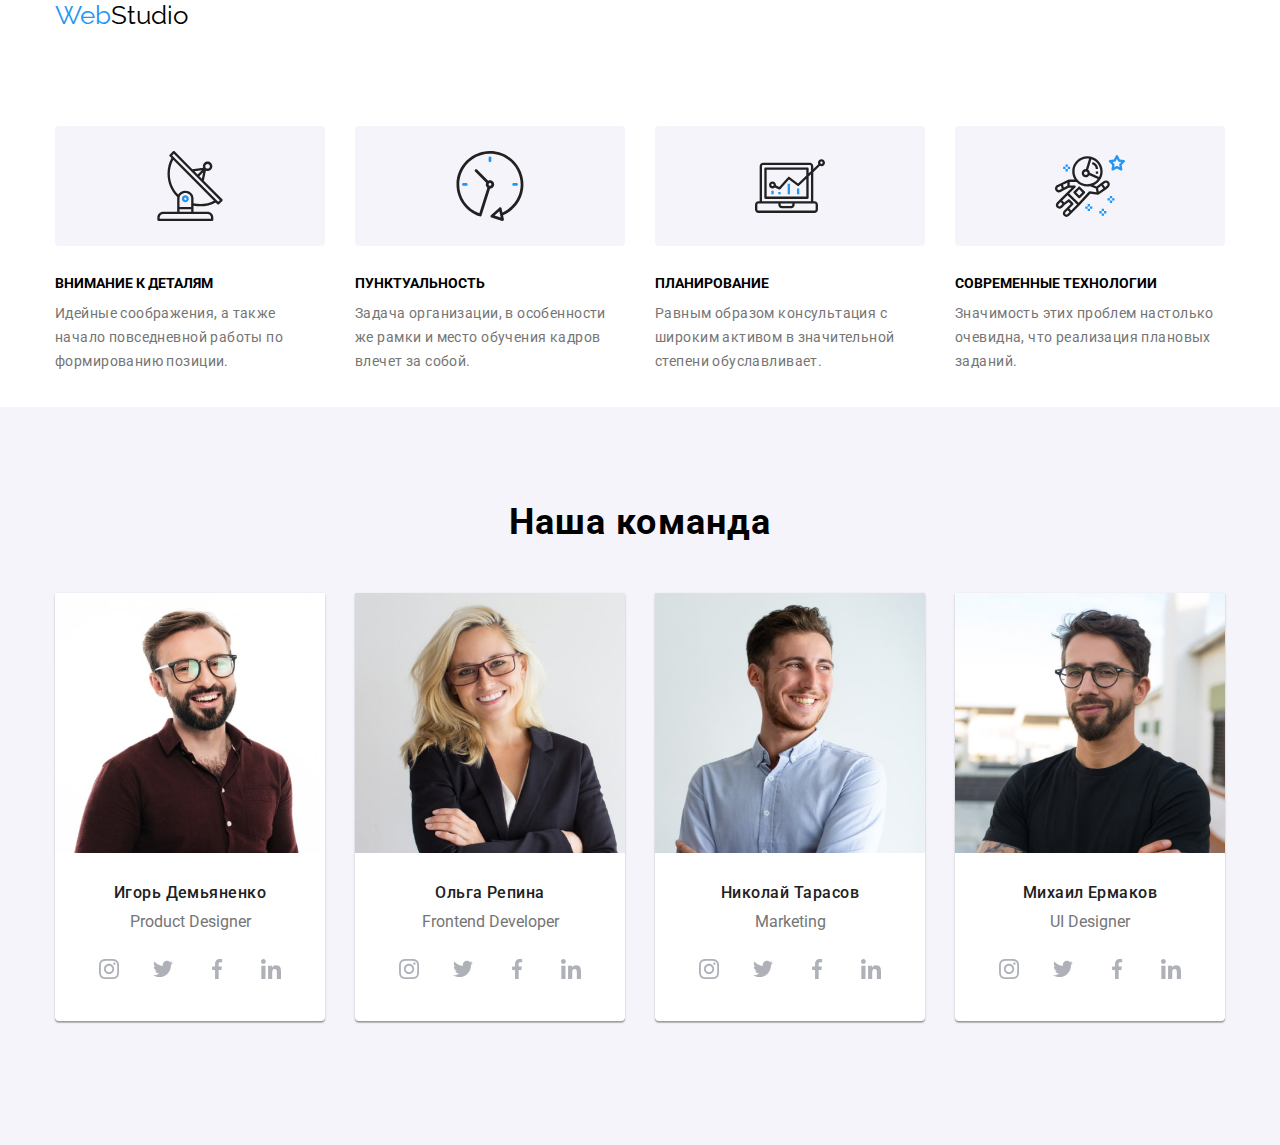
==== commit da3f9f90: "ДЗ_8" ====
--- a/index.html
+++ b/index.html
@@ -154,17 +154,27 @@
         </div>
       </section> -->
 
-      <!-- <section class="section section--inverse">
+      <section class="section section--inverse">
         <div class="container">
           <h2 class="section__title">Наша команда</h2>
           <ul class="team">
             <li class="team__list">
+              <picture>
+                <source srcset="./images/desktop/desk_team_member_1_1x-min.jpg 1x, 
+                ./images/desktop/desk_team_member_1_2x-min.jpg 2x" media="(min-width: 1200px)">
+                <source srcset="./images/tablet/tab_team_member_1_1x-min.jpg 1x, 
+                ./images/tablet/tab_team_member_1_2x-min.jpg 2x" media="(min-width: 768px)">
+                <source srcset="./images/mobile/mob_team_member_1_1x-min.jpg 1x, 
+                ./images/mobile/mob_team_member_1_2x-min.jpg 2x" media="(min-width: 480px)">
+              </picture>
               <img
                 class="team__image"
+                srcset="./images/mobile/mob_team_member_1_1x-min.jpg 1x, 
+                ./images/mobile/mob_team_member_1_2x-min.jpg 2x"  
                 src="./images/photo_1f.jpg"
                 alt="Product Designer"
-                width="270"
-                height="260"
+                
+                
               />
               <div class="team__item">
                 <h3 class="team__label">Игорь Демьяненко</h3>
@@ -204,10 +214,11 @@
             <li class="team__list">
               <img
                 class="team__image"
+                srcset="./images/mobile/mob_team_member_2_1x-min.jpg 1x, 
+                ./images/mobile/mob_team_member_2_2x-min.jpg 2x"
                 src="./images/photo_2f.jpg"
                 alt="Frontend Developer"
-                width="270"
-                height="260"
+                
               />
               <div class="team__item">
                 <h3 class="team__label">Ольга Репина</h3>
@@ -247,10 +258,11 @@
             <li class="team__list">
               <img
                 class="team__image"
+                srcset="./images/mobile/mob_team_member_3_1x-min.jpg 1x, 
+                ./images/mobile/mob_team_member_3_2x-min.jpg 2x"
                 src="./images/photo_3f.jpg"
                 alt="Marketing"
-                width="270"
-                height="260"
+                
               />
               <div class="team__item">
                 <h3 class="team__label">Николай Тарасов</h3>
@@ -291,9 +303,10 @@
               <img
                 class="team__image"
                 src="./images/photo_4f.jpg"
+                srcset="./images/mobile/mob_team_member_4_1x-min.jpg 1x, 
+                ./images/mobile/mob_team_member_4_2x-min.jpg 2x"
                 alt="UI Designer"
-                width="270"
-                height="260"
+                
               />
               <div class="team__item">
                 <h3 class="team__label">Михаил Ермаков</h3>
@@ -332,7 +345,7 @@
             </li>
           </ul>
         </div>
-      </section> -->
+      </section>
 
       <!-- <section class="section">
         <div class="container">
--- a/css/main.min.css
+++ b/css/main.min.css
@@ -1 +1 @@
-:root{--primary-text-color: #212121;--secondary-text-color: #757575;--third-text-color: rgba(255, 255, 255, 0.6);--title-text-color: #000000;--accent-color: #2196f3;--primary-white-color: #ffffff;--primary-bg-color: #ffffff;--secondary-bg-color: #2f303a;--third-bg-color: #f5f4fa;--border-color: #ECECEC;--border-cards-color: #E5E5E5}body{background-color:var(--primary-bg-color);color:var(--primary-text-color);font-family:Roboto,sans-serif}ul{list-style:none}.site-nav__item{position:relative;text-decoration:none;margin-right:50px}.container{padding-left:15px;padding-right:15px;margin-left:auto;margin-right:auto;width:100%}@media screen and (min-width: 480px){.container{width:480px}}@media screen and (min-width: 768px){.container{width:768px}}@media screen and (min-width: 1200px){.container{width:1200px}}p li h1 h2 h3{margin:0}.logo{color:var(--title-text-color);font-family:Raleway,sans-serif;font-style:400;font-size:26px;line-height:1.19;text-decoration:none;width:145px;height:31px;display:flex;align-items:center}.logo-web{color:var(--accent-color)}.site-nav{display:flex;margin-left:93px;margin-top:0px;margin-bottom:0px}.site-nav__link{display:block;font-style:500;font-size:14px;line-height:1.14;text-decoration:none;padding-top:32px;padding-bottom:32px;color:var(--primary-text-color);transition-property:text;transition-duration:250ms;transition-timing-function:cubic-bezier(0.4, 0, 0.2, 1)}.site-nav__link--active{color:var(--accent-color)}.site-nav__link:hover,.site-nav__link:focus{color:var(--accent-color)}.site-nav__link--active::after{position:absolute;content:"";bottom:0px;left:0px;height:4px;width:100%;background-color:var(--accent-color);border-radius:2px}.site-nav__item:last-child{margin-right:0px}.auth-nav{display:flex;margin-bottom:0px;margin-top:0px;margin-left:auto}.auth-nav__link{color:var(--secondary-text-color);font-style:500;font-size:14px;line-height:1.14;text-decoration:none;display:flex;align-items:center;transition-property:color;transition-duration:250ms;transition-timing-function:cubic-bezier(0.4, 0, 0.2, 1)}.auth-nav__item{margin-left:50px}.auth-nav__ico{margin-right:10px;fill:currentColor}.auth-nav__item:last-child{margin-right:0px}.auth-nav__link:hover,.auth-nav__link:focus{color:var(--accent-color);transition-property:color;transition-duration:250ms;transition-timing-function:cubic-bezier(0.4, 0, 0.2, 1)}.auth-nav__link:hover .auth-nav__ico,.auth-nav__link:focus .auth-nav__ico{fill:var(--accent-color);transition-property:color;transition-duration:250ms;transition-timing-function:cubic-bezier(0.4, 0, 0.2, 1)}.hero{max-width:1600px;height:600px;background-image:url("../images/mobile/mob_hero_1x-min.jpg");margin-left:auto;margin-right:auto;background-position:center;background-repeat:no-repeat;background-size:cover}@media(min-device-pixel-ratio: 2),(-webkit-min-device-pixel-ratio: 2),(min-resolution: 192dpi),(min-resolution: 2dppx){.hero{background-image:url("../images/mobile/mob_hero_2x-min.jpg")}}@media(min-width: 480px){.hero{background-image:url("../images/mobile/mob_hero_1x-min.jpg")}}@media(min-device-pixel-ratio: 2)and (min-width: 480px),(-webkit-min-device-pixel-ratio: 2)and (min-width: 480px),(min-resolution: 192dpi)and (min-width: 480px),(min-resolution: 2dppx)and (min-width: 480px){.hero{background-image:url("../images/mobile/mob_hero_2x-min.jpg")}}@media(min-width: 768px){.hero{background-image:url("../images/tablet/tab_hero_1x-min.jpg")}}@media(min-device-pixel-ratio: 2)and (min-width: 768px),(-webkit-min-device-pixel-ratio: 2)and (min-width: 768px),(min-resolution: 192dpi)and (min-width: 768px),(min-resolution: 2dppx)and (min-width: 768px){.hero{background-image:url("../images/tablet/tab_hero_2x-min.jpg")}}@media(min-width: 480px){.hero{background-image:url("../images/desktop/desk_hero_1x-min.jpg")}}@media(min-device-pixel-ratio: 2)and (min-width: 1200px),(-webkit-min-device-pixel-ratio: 2)and (min-width: 1200px),(min-resolution: 192dpi)and (min-width: 1200px),(min-resolution: 2dppx)and (min-width: 1200px){.hero{background-image:url("../images/desktop/desk_hero_2x-min.jpg")}}.hero .container{padding-top:70px;padding-left:auto;padding-right:auto}@media(min-width: 480px){.hero .container{padding-top:118px}}@media(min-width: 768px){.hero .container{padding-top:118px}}@media(min-width: 1200px){.hero .container{padding-top:200px}}.hero__title{font-weight:900;font-size:26px;line-height:1.7;text-align:center;letter-spacing:.06em;text-transform:uppercase;color:var(--primary-white-color)}@media screen and (min-width: 480px){.hero__title{font-size:26px;line-height:1.7}}@media screen and (min-width: 768px){.hero__title{font-size:26px;line-height:1.6}}@media screen and (min-width: 1200px){.hero__title{font-size:44px;line-height:1.36}}.section{padding-top:60px;padding-bottom:60px}.section__title{color:var(--title-text-color);font-weight:700;font-size:36px;line-height:1.17;letter-spacing:.03em;text-align:center;margin-top:0px;margin-bottom:50px}.hidden{visibility:hidden;width:1px;height:1px;margin-top:0;margin-bottom:0}.feature-list__item{margin-top:0px;margin-bottom:0px;padding-left:0px;width:100%}@media screen and (min-width: 768px){.feature-list__item{display:flex;flex-wrap:wrap;justify-content:space-between}}.feature-list__list{height:251px;width:100%;margin-bottom:30px}@media screen and (min-width: 480px){.feature-list__list{width:450px}}@media screen and (min-width: 768px){.feature-list__list{width:354px}}@media screen and (min-width: 1200px){.feature-list__list{width:270px}}.feature-list__icon{display:block;width:70px;height:70px}.feature-list__title{color:var(--title-text-color);font-weight:700;font-size:14px;line-height:1.14;text-transform:uppercase;margin-top:0px;margin-bottom:0px}.feature-list__text{color:var(--secondary-text-color);font-weight:400;font-size:14px;line-height:1.71;text-align:left;letter-spacing:.03em;width:270px;position:absolute;margin-top:10px;margin-bottom:0px}.feature-list__images{display:flex;align-items:center;justify-content:center;width:100%;height:120px;background:var(--third-bg-color);border-radius:4px;margin-bottom:30px}.activity{margin-top:50px;margin-bottom:0px;display:flex;padding-left:0px}.activity__item{position:relative;margin-right:30px}.activity__label{position:absolute;bottom:3px;padding-top:27px;width:370px;height:70px;background:rgba(47,48,58,.8)}.activity__text{margin-top:0px;margin-bottom:0px;font-weight:700px;font-size:14px;line-height:1.14;text-align:center;letter-spacing:.03em;text-transform:uppercase;color:var(--primary-white-color)}.activity-container{padding-left:auto;margin-left:auto;margin-right:auto;width:1170px}.activity__item:last-child{margin-left:0px}.button{font-family:inherit;color:var(--primary-white-color);background-color:var(--accent-color);font-weight:500;font-size:16px;line-height:1.88;display:200,50;border:var(--accent-color);border-radius:4px;width:200px;height:50px;cursor:pointer;padding:10,32,10,32;margin-top:30;letter-spacing:.06em}.main__section{padding-bottom:0px}.section--inverse{background-color:var(--third-bg-color)}.team{display:flex;margin-top:50px;padding-left:0px;margin-bottom:0px}.team__list{width:270px;border:1px solid var(--border-cards-color) #e5e5e5;background-color:var(--primary-bg-color);box-shadow:0px 1px 3px rgba(0,0,0,.12),0px 1px 1px rgba(0,0,0,.14),0px 2px 1px rgba(0,0,0,.2);border-radius:0px 0px 4px 4px;margin-right:30px}.team__item{padding:30px 32px 30px 32px;border-top:0px}.team__image{display:block}.team__label{color:var(--primary-text-color);font-weight:500;font-size:16px;line-height:1.19;letter-spacing:.03em;text-align:center;margin-top:0px;margin-bottom:0px;height:19px}.team__text{color:var(--secondary-text-color);font-weight:400;font-size:16px;line-height:1.19;text-align:center;margin-top:10px;margin-bottom:0px}.team__list:last-child{margin-right:0px}.social-netw{padding:0px;display:flex;justify-content:space-between;align-items:center;margin-top:16px}.social-netw__item{display:flex;justify-content:center;align-items:center;margin-right:10px;width:44px;height:44px;border-radius:50%;color:#afb1b8;transition-property:background-color;transition-duration:250ms;transition-timing-function:cubic-bezier(0.4, 0, 0.2, 1)}.social-netw__icon{width:20px;height:20px;fill:currentColor}.social-netw__icon .fill{transition-property:color;transition-duration:250ms;transition-timing-function:cubic-bezier(0.4, 0, 0.2, 1)}.social-netw__item:last-child{margin-right:0px}.social-netw__item:hover,.social-netw__item:focus{background:var(--accent-color);color:var(--primary-white-color)}.clients__title{font-weight:700px;font-size:36px;line-height:1.17;text-align:center;letter-spacing:.03em;margin-top:0px;margin-bottom:50px}.clients__list{display:flex;justify-content:space-between;margin-top:0px;margin-bottom:0px;padding-left:0px}.clients__item{display:flex;justify-content:center;height:92px;margin-top:0px}.clients__link{display:flex;justify-content:center;align-items:center;width:170px;height:92px;color:#afb1b8;border:1px solid #afb1b8;box-sizing:border-box;border-radius:4px;transition-property:color;transition-duration:250ms;transition-timing-function:cubic-bezier(0.4, 0, 0.2, 1)}.clients__icon{width:106px;height:60px;fill:currentColor}.clients__list:first-child{margin-left:0px}.clients__link:hover,.clients__link:focus{color:var(--accent-color);border-color:var(--accent-color)}.footer{background-color:var(--secondary-bg-color);margin-bottom:0px;height:252px}.footer__container{display:flex;align-items:baseline;height:252px;padding-top:60px;padding-bottom:60px}.footer__logo-studio{color:var(--primary-white-color)}.footer__list{padding-left:0px;margin-bottom:0px}.footer__link{color:var(--third-text-color);font-weight:400;font-size:14px;line-height:1.71;font-style:normal;text-decoration:none}.footer-social{width:206px;margin-left:70px}.footer-social__title{font-size:14px;line-height:1.14;letter-spacing:.03em;text-transform:uppercase;color:var(--primary-white-color)}.footer-social__social-netw__item{color:var(--primary-white-color);background:rgba(255,255,255,.1)}.address{color:var(--primary-white-color);font-weight:400;font-size:14px;line-height:1.71;letter-spacing:.03em;font-style:normal;margin-bottom:0px}.subscription{margin-left:93px}.subscription__title{font-size:14px;line-height:1.14;letter-spacing:.03em;text-transform:uppercase;color:var(--primary-white-color)}.subscription__icon{align-items:stretch;width:24px;height:24px;fill:var(--primary-white-color)}.subscription__button{display:inline-flex;align-items:center;font-weight:700px}.subscription__input{width:358px;height:50px;outline:none;border-radius:4px;border:1px solid rgba(255,255,255,.3);padding-left:16px;font-size:16px;line-height:1.22;letter-spacing:.03em;fill:solid rgba(255,255,255,.6);align-items:inside;margin-right:12px;background-color:transparent}.subscription__content{background-color:transparent}.subscription__group{display:flex;flex-direction:row}.subscription__input::-moz-placeholder{background-color:transparent}.subscription__input:-ms-input-placeholder{background-color:transparent}.subscription__input::placeholder{background-color:transparent}.select{display:flex;justify-content:center;margin-top:0px;margin-bottom:50px;text-align:center}.select-button__link{color:var(--primary-text-color);background-color:var(--third-bg-color);font-weight:500;font-size:16px;line-height:1.63;text-align:center;letter-spacing:.03em;padding-left:22px;padding-right:22px;padding-top:6px;padding-bottom:6px;margin-right:8px;border:1px solid var(--third-bg-color);border-radius:4px;height:38px;display:block;transition-property:box-shadow;transition-duration:250ms;transition-timing-function:cubic-bezier(0.4, 0, 0.2, 1)}.select-button__link:hover,.select-button__link:focus{background:var(--accent-color);box-shadow:0px 3px 1px rgba(0,0,0,.1),0px 1px 2px rgba(0,0,0,.08),0px 2px 2px rgba(0,0,0,.12);border:var(--accent-color);border-radius:4px;font-weight:500;font-size:16px;line-height:1.63;text-align:center;letter-spacing:.03em;color:#fff}.cards{width:1200px;display:flex;flex-wrap:wrap;padding-left:0px;margin-top:0px;margin-bottom:0px}.cards__item{width:calc 13.3333333333%;height:404px;margin-top:30px;margin-right:27px;margin-bottom:0px;margin-left:0px;padding-left:0px;box-sizing:border-box;border:1px solid var(--border-cards-color);transition-property:box-shadow;transition-duration:250ms;transition-timing-function:cubic-bezier(0.4, 0, 0.2, 1)}.cards__top{position:relative;overflow:hidden}.hower-overlay{position:absolute;top:0px;width:370px;height:294px;background:rgba(33,150,243,.9);padding-top:63px;padding-right:24px;padding-bottom:63px;padding-left:24px;transform:translateY(102%);transition:transform 250ms cubic-bezier(0.4, 0, 0.2, 1)}.hower-overlay__inform{position:absolute;width:322px;height:168px;font-weight:400px;font-size:18px;line-height:28px;letter-spacing:.03em;color:var(--primary-white-color);margin-bottom:0px;margin-top:0px}.cards__bottom{padding-left:24px}.cards__bottom .text{letter-spacing:.06em;font-weight:bold;font-size:18px;line-height:2}.cards__item:nth-child(3n){margin-right:0px}.cards__item:hover,.cards__item:focus{box-shadow:0px 1px 1px rgba(0,0,0,.12),0px 4px 4px rgba(0,0,0,.06),1px 4px 6px rgba(0,0,0,.16);transform:translateY(0)}.cards__item:hover .hower-overlay{transform:translateY(0)}.backdrop{position:fixed;top:0;left:0;width:100%;height:100%;background-color:rgba(0,0,0,.2);opacity:1;transition:opacity 250ms cubic-bezier(0.4, 0, 0.2, 1)}.backdrop.is-hidden{opacity:0;pointer-events:none}.backdrop.is-hidden .modal{transform:translate(-50%, -50%) scale(0.9)}.modal{position:relative;top:50%;left:50%;height:581px;width:528px;background-color:#fff;border-radius:4px;transform:translate(-50%, -50%) scale(1);transition:transform 250ms cubic-bezier(0.4, 0, 0.2, 1);padding:40px}.modal .close{position:absolute;width:30px;height:30px;background:#fff;border:1px solid rgba(0,0,0,.1);box-sizing:border-box;border-radius:50%;margin-top:8px;margin-right:8px;top:0;right:0}.modal-title__text{font-weight:700px;font-size:20px;line-height:1.15;text-align:center;letter-spacing:.03em;color:var(--primary-text-color);margin-top:0px;margin-bottom:12px}.icon-vector:hover,.icon-vector:focus{fill:var(--accent-color);transition:opacity 250ms cubic-bezier(0.4, 0, 0.2, 1)}.contact-form__input{display:block;width:100%;height:40px;border:1px solid rgba(33,33,33,.2);box-sizing:border-box;border-radius:4px;margin-bottom:10px;padding:11px 12px 11px 42px}.contact-form__text{font-weight:400px;font-size:12px;line-height:1.17;letter-spacing:.01em;color:#757575;margin-bottom:4px}.contact-form__field{position:relative;display:flex;flex-direction:column}.contact-form__img{position:absolute;top:55%;left:15px;transform:translateY(-50%);width:18px;height:18px}.comment{display:block;width:100%;height:120px;border:1px solid rgba(33,33,33,.2);box-sizing:border-box;border-radius:4px;resize:none;padding:12px 16px 12px 16px;outline:none;margin-top:4px}.contact-form__input:focus{outline:none;border:1px solid var(--accent-color);transition:opacity 250ms cubic-bezier(0.4, 0, 0.2, 1)}.contact-form__input:focus+.contact-form__img{color:var(--accent-color);fill:var(--accent-color);transition:opacity 250ms cubic-bezier(0.4, 0, 0.2, 1)}.comment:focus{border:1px solid var(--accent-color);transition:opacity 250ms cubic-bezier(0.4, 0, 0.2, 1)}textarea::-moz-placeholder{font-weight:400px;font-size:14px;line-height:1.17;letter-spacing:.01em;color:rgba(117,117,117,.5)}textarea:-ms-input-placeholder{font-weight:400px;font-size:14px;line-height:1.17;letter-spacing:.01em;color:rgba(117,117,117,.5)}textarea::placeholder{font-weight:400px;font-size:14px;line-height:1.17;letter-spacing:.01em;color:rgba(117,117,117,.5)}.form-checkbox{display:flex;align-items:center;position:relative;margin-top:20px;margin-bottom:30px;margin-left:12px;padding-left:auto;text-align:center;font-weight:400px;font-size:14px;line-height:1.71;letter-spacing:.03em;color:#757575}.form-checkbox__icon{display:inline-block;width:16px;height:15px;border:2px solid #2a2a2a;border-radius:4px}.form-checkbox__underline{color:var(--accent-color);text-decoration:underline}.consent{margin-left:7px}.checkbox{-webkit-appearance:none;-moz-appearance:none;appearance:none;position:absolute}.checkbox__text{display:inline-block;align-items:center;font-weight:400px;font-size:14px;line-height:1.71;letter-spacing:.03em;color:#757575}.checkbox:checked+.form-checkbox__icon{border-color:transparent;background-color:var(--accent-color);background-image:url("../images/icons_for_svg/icon_check.svg");background-size:contain;background-origin:border-box}.form-checkbox:focus-within>.form_img{border-color:var(--primary-white-color);opacity:0}.form-button{padding-left:auto;text-align:center;filter:drop-shadow(0px 4px 4px rgba(0, 0, 0, 0.25))}/*# sourceMappingURL=main.min.css.map */+:root{--primary-text-color: #212121;--secondary-text-color: #757575;--third-text-color: rgba(255, 255, 255, 0.6);--title-text-color: #000000;--accent-color: #2196f3;--primary-white-color: #ffffff;--primary-bg-color: #ffffff;--secondary-bg-color: #2f303a;--third-bg-color: #f5f4fa;--border-color: #ECECEC;--border-cards-color: #E5E5E5}body{background-color:var(--primary-bg-color);color:var(--primary-text-color);font-family:Roboto,sans-serif}ul{list-style:none}.site-nav__item{position:relative;text-decoration:none;margin-right:50px}.container{padding-left:15px;padding-right:15px;margin-left:auto;margin-right:auto;width:100%}@media screen and (min-width: 480px){.container{width:480px}}@media screen and (min-width: 768px){.container{width:768px}}@media screen and (min-width: 1200px){.container{width:1200px}}p li h1 h2 h3{margin:0}.logo{color:var(--title-text-color);font-family:Raleway,sans-serif;font-style:400;font-size:26px;line-height:1.19;text-decoration:none;width:145px;height:31px;display:flex;align-items:center}.logo-web{color:var(--accent-color)}.site-nav{display:flex;margin-left:93px;margin-top:0px;margin-bottom:0px}.site-nav__link{display:block;font-style:500;font-size:14px;line-height:1.14;text-decoration:none;padding-top:32px;padding-bottom:32px;color:var(--primary-text-color);transition-property:text;transition-duration:250ms;transition-timing-function:cubic-bezier(0.4, 0, 0.2, 1)}.site-nav__link--active{color:var(--accent-color)}.site-nav__link:hover,.site-nav__link:focus{color:var(--accent-color)}.site-nav__link--active::after{position:absolute;content:"";bottom:0px;left:0px;height:4px;width:100%;background-color:var(--accent-color);border-radius:2px}.site-nav__item:last-child{margin-right:0px}.auth-nav{display:flex;margin-bottom:0px;margin-top:0px;margin-left:auto}.auth-nav__link{color:var(--secondary-text-color);font-style:500;font-size:14px;line-height:1.14;text-decoration:none;display:flex;align-items:center;transition-property:color;transition-duration:250ms;transition-timing-function:cubic-bezier(0.4, 0, 0.2, 1)}.auth-nav__item{margin-left:50px}.auth-nav__ico{margin-right:10px;fill:currentColor}.auth-nav__item:last-child{margin-right:0px}.auth-nav__link:hover,.auth-nav__link:focus{color:var(--accent-color);transition-property:color;transition-duration:250ms;transition-timing-function:cubic-bezier(0.4, 0, 0.2, 1)}.auth-nav__link:hover .auth-nav__ico,.auth-nav__link:focus .auth-nav__ico{fill:var(--accent-color);transition-property:color;transition-duration:250ms;transition-timing-function:cubic-bezier(0.4, 0, 0.2, 1)}.hero{max-width:1600px;height:600px;background-image:url("../images/mobile/mob_hero_1x-min.jpg");margin-left:auto;margin-right:auto;background-position:center;background-repeat:no-repeat;background-size:cover}@media(min-device-pixel-ratio: 2),(-webkit-min-device-pixel-ratio: 2),(min-resolution: 192dpi),(min-resolution: 2dppx){.hero{background-image:url("../images/mobile/mob_hero_2x-min.jpg")}}@media(min-width: 480px){.hero{background-image:url("../images/mobile/mob_hero_1x-min.jpg")}}@media(min-device-pixel-ratio: 2)and (min-width: 480px),(-webkit-min-device-pixel-ratio: 2)and (min-width: 480px),(min-resolution: 192dpi)and (min-width: 480px),(min-resolution: 2dppx)and (min-width: 480px){.hero{background-image:url("../images/mobile/mob_hero_2x-min.jpg")}}@media(min-width: 768px){.hero{background-image:url("../images/tablet/tab_hero_1x-min.jpg")}}@media(min-device-pixel-ratio: 2)and (min-width: 768px),(-webkit-min-device-pixel-ratio: 2)and (min-width: 768px),(min-resolution: 192dpi)and (min-width: 768px),(min-resolution: 2dppx)and (min-width: 768px){.hero{background-image:url("../images/tablet/tab_hero_2x-min.jpg")}}@media(min-width: 480px){.hero{background-image:url("../images/desktop/desk_hero_1x-min.jpg")}}@media(min-device-pixel-ratio: 2)and (min-width: 1200px),(-webkit-min-device-pixel-ratio: 2)and (min-width: 1200px),(min-resolution: 192dpi)and (min-width: 1200px),(min-resolution: 2dppx)and (min-width: 1200px){.hero{background-image:url("../images/desktop/desk_hero_2x-min.jpg")}}.hero .container{padding-top:70px;padding-left:auto;padding-right:auto}@media(min-width: 480px){.hero .container{padding-top:118px}}@media(min-width: 768px){.hero .container{padding-top:118px}}@media(min-width: 1200px){.hero .container{padding-top:200px}}.hero__title{font-weight:900;font-size:26px;line-height:1.7;text-align:center;letter-spacing:.06em;text-transform:uppercase;color:var(--primary-white-color)}@media screen and (min-width: 480px){.hero__title{font-size:26px;line-height:1.7}}@media screen and (min-width: 768px){.hero__title{font-size:26px;line-height:1.6}}@media screen and (min-width: 1200px){.hero__title{font-size:44px;line-height:1.36}}.section{padding-top:60px;padding-bottom:60px}@media screen and (min-width: 1200px){.section{padding-top:94px;padding-bottom:94px}}.section__title{color:var(--title-text-color);font-weight:700;font-size:28px;line-height:1.18;letter-spacing:.03em;text-align:center;margin-top:0px;margin-bottom:30px}@media screen and (min-width: 480px){.section__title{font-size:28px;line-height:1.18;margin-bottom:30px}}@media screen and (min-width: 768px){.section__title{font-weight:700px;font-size:28px;line-height:1.18;margin-bottom:30px}}@media screen and (min-width: 1200px){.section__title{font-size:36px;line-height:1.17;margin-bottom:50px}}.hidden{visibility:hidden;width:1px;height:1px;margin-top:0;margin-bottom:0}.feature-list__item{margin-top:0px;margin-bottom:0px;padding-left:0px;width:100%}@media screen and (min-width: 768px){.feature-list__item{display:flex;flex-wrap:wrap;justify-content:space-between}}.feature-list__list{height:251px;width:100%;margin-bottom:30px}@media screen and (min-width: 480px){.feature-list__list{width:450px}}@media screen and (min-width: 768px){.feature-list__list{width:354px}}@media screen and (min-width: 1200px){.feature-list__list{width:270px}}.feature-list__icon{display:block;width:70px;height:70px}.feature-list__title{color:var(--title-text-color);font-weight:700;font-size:14px;line-height:1.14;text-transform:uppercase;margin-top:0px;margin-bottom:0px}.feature-list__text{color:var(--secondary-text-color);font-weight:400;font-size:14px;line-height:1.71;text-align:left;letter-spacing:.03em;width:270px;position:absolute;margin-top:10px;margin-bottom:0px}.feature-list__images{display:flex;align-items:center;justify-content:center;width:100%;height:120px;background:var(--third-bg-color);border-radius:4px;margin-bottom:30px}.activity{margin-top:50px;margin-bottom:0px;display:flex;padding-left:0px}.activity__item{position:relative;margin-right:30px}.activity__label{position:absolute;bottom:3px;padding-top:27px;width:370px;height:70px;background:rgba(47,48,58,.8)}.activity__text{margin-top:0px;margin-bottom:0px;font-weight:700px;font-size:14px;line-height:1.14;text-align:center;letter-spacing:.03em;text-transform:uppercase;color:var(--primary-white-color)}.activity-container{padding-left:auto;margin-left:auto;margin-right:auto;width:1170px}.activity__item:last-child{margin-left:0px}.button{font-family:inherit;color:var(--primary-white-color);background-color:var(--accent-color);font-weight:500;font-size:16px;line-height:1.88;display:200,50;border:var(--accent-color);border-radius:4px;width:200px;height:50px;cursor:pointer;padding:10,32,10,32;margin-top:30;letter-spacing:.06em}.main__section{padding-bottom:0px}.section--inverse{background-color:var(--third-bg-color)}.team{margin-top:50px;padding-left:0px;margin-bottom:0px;width:100%}@media screen and (min-width: 768px){.team{display:flex;flex-wrap:wrap;justify-content:space-between}}.team__list{width:100%;margin-bottom:30px;border:1px solid var(--border-cards-color) #e5e5e5;background-color:var(--primary-bg-color);box-shadow:0px 1px 3px rgba(0,0,0,.12),0px 1px 1px rgba(0,0,0,.14),0px 2px 1px rgba(0,0,0,.2);border-radius:0px 0px 4px 4px;margin-right:30px}@media screen and (min-width: 480px){.team__list{width:450px}}@media screen and (min-width: 768px){.team__list{width:354px;margin-right:0px}}@media screen and (min-width: 1200px){.team__list{width:270px}}.team__item{padding:30px 32px 30px 32px;border-top:0px}.team__image{display:block;width:100%}@media screen and (min-width: 480px){.team__image{width:450px;height:460px}}@media screen and (min-width: 768px){.team__image{width:354px;height:374px}}@media screen and (min-width: 1200px){.team__image{width:270px;height:260px}}.team__label{color:var(--primary-text-color);font-weight:500;font-size:16px;line-height:1.19;letter-spacing:.03em;text-align:center;margin-top:0px;margin-bottom:0px;height:19px}.team__text{color:var(--secondary-text-color);font-weight:400;font-size:16px;line-height:1.19;text-align:center;margin-top:10px;margin-bottom:0px}.social-netw{padding:0px;display:flex;justify-content:space-between;align-items:center;margin-top:16px}.social-netw__item{display:flex;justify-content:center;align-items:center;margin-right:10px;width:44px;height:44px;border-radius:50%;color:#afb1b8;transition-property:background-color;transition-duration:250ms;transition-timing-function:cubic-bezier(0.4, 0, 0.2, 1)}.social-netw__icon{width:20px;height:20px;fill:currentColor}.social-netw__icon .fill{transition-property:color;transition-duration:250ms;transition-timing-function:cubic-bezier(0.4, 0, 0.2, 1)}.social-netw__item:last-child{margin-right:0px}.social-netw__item:hover,.social-netw__item:focus{background:var(--accent-color);color:var(--primary-white-color)}.clients__title{font-weight:700px;font-size:36px;line-height:1.17;text-align:center;letter-spacing:.03em;margin-top:0px;margin-bottom:50px}.clients__list{display:flex;justify-content:space-between;margin-top:0px;margin-bottom:0px;padding-left:0px}.clients__item{display:flex;justify-content:center;height:92px;margin-top:0px}.clients__link{display:flex;justify-content:center;align-items:center;width:170px;height:92px;color:#afb1b8;border:1px solid #afb1b8;box-sizing:border-box;border-radius:4px;transition-property:color;transition-duration:250ms;transition-timing-function:cubic-bezier(0.4, 0, 0.2, 1)}.clients__icon{width:106px;height:60px;fill:currentColor}.clients__list:first-child{margin-left:0px}.clients__link:hover,.clients__link:focus{color:var(--accent-color);border-color:var(--accent-color)}.footer{background-color:var(--secondary-bg-color);margin-bottom:0px;height:252px}.footer__container{display:flex;align-items:baseline;height:252px;padding-top:60px;padding-bottom:60px}.footer__logo-studio{color:var(--primary-white-color)}.footer__list{padding-left:0px;margin-bottom:0px}.footer__link{color:var(--third-text-color);font-weight:400;font-size:14px;line-height:1.71;font-style:normal;text-decoration:none}.footer-social{width:206px;margin-left:70px}.footer-social__title{font-size:14px;line-height:1.14;letter-spacing:.03em;text-transform:uppercase;color:var(--primary-white-color)}.footer-social__social-netw__item{color:var(--primary-white-color);background:rgba(255,255,255,.1)}.address{color:var(--primary-white-color);font-weight:400;font-size:14px;line-height:1.71;letter-spacing:.03em;font-style:normal;margin-bottom:0px}.subscription{margin-left:93px}.subscription__title{font-size:14px;line-height:1.14;letter-spacing:.03em;text-transform:uppercase;color:var(--primary-white-color)}.subscription__icon{align-items:stretch;width:24px;height:24px;fill:var(--primary-white-color)}.subscription__button{display:inline-flex;align-items:center;font-weight:700px}.subscription__input{width:358px;height:50px;outline:none;border-radius:4px;border:1px solid rgba(255,255,255,.3);padding-left:16px;font-size:16px;line-height:1.22;letter-spacing:.03em;fill:solid rgba(255,255,255,.6);align-items:inside;margin-right:12px;background-color:transparent}.subscription__content{background-color:transparent}.subscription__group{display:flex;flex-direction:row}.subscription__input::-moz-placeholder{background-color:transparent}.subscription__input:-ms-input-placeholder{background-color:transparent}.subscription__input::placeholder{background-color:transparent}.select{display:flex;justify-content:center;margin-top:0px;margin-bottom:50px;text-align:center}.select-button__link{color:var(--primary-text-color);background-color:var(--third-bg-color);font-weight:500;font-size:16px;line-height:1.63;text-align:center;letter-spacing:.03em;padding-left:22px;padding-right:22px;padding-top:6px;padding-bottom:6px;margin-right:8px;border:1px solid var(--third-bg-color);border-radius:4px;height:38px;display:block;transition-property:box-shadow;transition-duration:250ms;transition-timing-function:cubic-bezier(0.4, 0, 0.2, 1)}.select-button__link:hover,.select-button__link:focus{background:var(--accent-color);box-shadow:0px 3px 1px rgba(0,0,0,.1),0px 1px 2px rgba(0,0,0,.08),0px 2px 2px rgba(0,0,0,.12);border:var(--accent-color);border-radius:4px;font-weight:500;font-size:16px;line-height:1.63;text-align:center;letter-spacing:.03em;color:#fff}.cards{width:1200px;display:flex;flex-wrap:wrap;padding-left:0px;margin-top:0px;margin-bottom:0px}.cards__item{width:calc 13.3333333333%;height:404px;margin-top:30px;margin-right:27px;margin-bottom:0px;margin-left:0px;padding-left:0px;box-sizing:border-box;border:1px solid var(--border-cards-color);transition-property:box-shadow;transition-duration:250ms;transition-timing-function:cubic-bezier(0.4, 0, 0.2, 1)}.cards__top{position:relative;overflow:hidden}.hower-overlay{position:absolute;top:0px;width:370px;height:294px;background:rgba(33,150,243,.9);padding-top:63px;padding-right:24px;padding-bottom:63px;padding-left:24px;transform:translateY(102%);transition:transform 250ms cubic-bezier(0.4, 0, 0.2, 1)}.hower-overlay__inform{position:absolute;width:322px;height:168px;font-weight:400px;font-size:18px;line-height:28px;letter-spacing:.03em;color:var(--primary-white-color);margin-bottom:0px;margin-top:0px}.cards__bottom{padding-left:24px}.cards__bottom .text{letter-spacing:.06em;font-weight:bold;font-size:18px;line-height:2}.cards__item:nth-child(3n){margin-right:0px}.cards__item:hover,.cards__item:focus{box-shadow:0px 1px 1px rgba(0,0,0,.12),0px 4px 4px rgba(0,0,0,.06),1px 4px 6px rgba(0,0,0,.16);transform:translateY(0)}.cards__item:hover .hower-overlay{transform:translateY(0)}.backdrop{position:fixed;top:0;left:0;width:100%;height:100%;background-color:rgba(0,0,0,.2);opacity:1;transition:opacity 250ms cubic-bezier(0.4, 0, 0.2, 1)}.backdrop.is-hidden{opacity:0;pointer-events:none}.backdrop.is-hidden .modal{transform:translate(-50%, -50%) scale(0.9)}.modal{position:relative;top:50%;left:50%;height:581px;width:528px;background-color:#fff;border-radius:4px;transform:translate(-50%, -50%) scale(1);transition:transform 250ms cubic-bezier(0.4, 0, 0.2, 1);padding:40px}.modal .close{position:absolute;width:30px;height:30px;background:#fff;border:1px solid rgba(0,0,0,.1);box-sizing:border-box;border-radius:50%;margin-top:8px;margin-right:8px;top:0;right:0}.modal-title__text{font-weight:700px;font-size:20px;line-height:1.15;text-align:center;letter-spacing:.03em;color:var(--primary-text-color);margin-top:0px;margin-bottom:12px}.icon-vector:hover,.icon-vector:focus{fill:var(--accent-color);transition:opacity 250ms cubic-bezier(0.4, 0, 0.2, 1)}.contact-form__input{display:block;width:100%;height:40px;border:1px solid rgba(33,33,33,.2);box-sizing:border-box;border-radius:4px;margin-bottom:10px;padding:11px 12px 11px 42px}.contact-form__text{font-weight:400px;font-size:12px;line-height:1.17;letter-spacing:.01em;color:#757575;margin-bottom:4px}.contact-form__field{position:relative;display:flex;flex-direction:column}.contact-form__img{position:absolute;top:55%;left:15px;transform:translateY(-50%);width:18px;height:18px}.comment{display:block;width:100%;height:120px;border:1px solid rgba(33,33,33,.2);box-sizing:border-box;border-radius:4px;resize:none;padding:12px 16px 12px 16px;outline:none;margin-top:4px}.contact-form__input:focus{outline:none;border:1px solid var(--accent-color);transition:opacity 250ms cubic-bezier(0.4, 0, 0.2, 1)}.contact-form__input:focus+.contact-form__img{color:var(--accent-color);fill:var(--accent-color);transition:opacity 250ms cubic-bezier(0.4, 0, 0.2, 1)}.comment:focus{border:1px solid var(--accent-color);transition:opacity 250ms cubic-bezier(0.4, 0, 0.2, 1)}textarea::-moz-placeholder{font-weight:400px;font-size:14px;line-height:1.17;letter-spacing:.01em;color:rgba(117,117,117,.5)}textarea:-ms-input-placeholder{font-weight:400px;font-size:14px;line-height:1.17;letter-spacing:.01em;color:rgba(117,117,117,.5)}textarea::placeholder{font-weight:400px;font-size:14px;line-height:1.17;letter-spacing:.01em;color:rgba(117,117,117,.5)}.form-checkbox{display:flex;align-items:center;position:relative;margin-top:20px;margin-bottom:30px;margin-left:12px;padding-left:auto;text-align:center;font-weight:400px;font-size:14px;line-height:1.71;letter-spacing:.03em;color:#757575}.form-checkbox__icon{display:inline-block;width:16px;height:15px;border:2px solid #2a2a2a;border-radius:4px}.form-checkbox__underline{color:var(--accent-color);text-decoration:underline}.consent{margin-left:7px}.checkbox{-webkit-appearance:none;-moz-appearance:none;appearance:none;position:absolute}.checkbox__text{display:inline-block;align-items:center;font-weight:400px;font-size:14px;line-height:1.71;letter-spacing:.03em;color:#757575}.checkbox:checked+.form-checkbox__icon{border-color:transparent;background-color:var(--accent-color);background-image:url("../images/icons_for_svg/icon_check.svg");background-size:contain;background-origin:border-box}.form-checkbox:focus-within>.form_img{border-color:var(--primary-white-color);opacity:0}.form-button{padding-left:auto;text-align:center;filter:drop-shadow(0px 4px 4px rgba(0, 0, 0, 0.25))}/*# sourceMappingURL=main.min.css.map */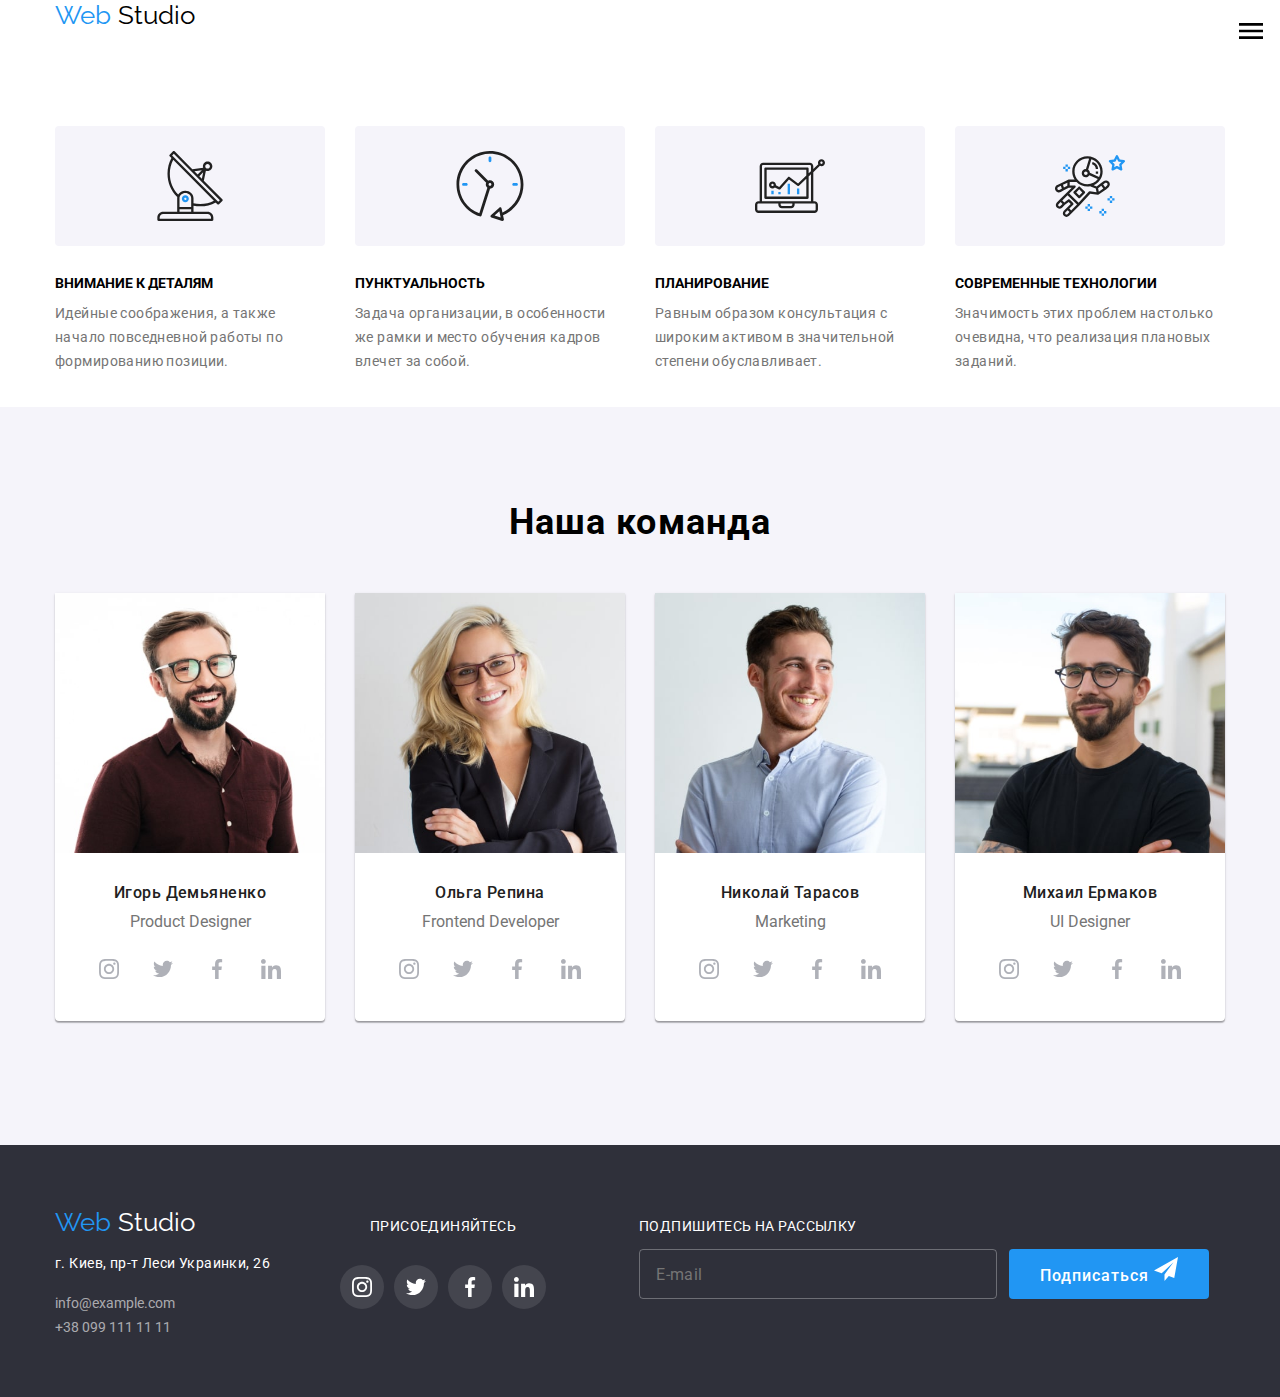
==== commit f2a552b9: "ДЗ_8" ====
--- a/index.html
+++ b/index.html
@@ -26,7 +26,71 @@
             <span class="logo-web">Web</span>
             <span class="logo-studio">Studio</span>
           </a>
-          <!-- <ul class="site-nav">
+          <button type=button class="menu-open"><svg width="40" height="40" class="header__button">
+              <use href="./images/icons.svg#icon-mob_menu"></use>
+             </svg> 
+          </button>
+
+          <!-- <div>
+            <div class="mobile-nav">
+              <div class="container">
+              <button type=button class="menu-close">
+                <svg width="11" height="11" class="icon-vector">
+                  <use href="./images/icons.svg#icon-vector"></use>
+                </svg> 
+              </button>
+              <nav>
+                <ul class="mobile-menu__list">
+                  <li class="mobile-menu__item">
+                    <a href="" class="mobile-menu__link link">Студия</a>
+                  </li>
+                  <li class="mobile-menu__item">
+                    <a href="" class="mobile-menu__link link">Портфолио</a>
+                  </li>
+                  <li class="mobile-menu__item">
+                    <a href="" class="mobile-menu__link link">Контакты</a>
+                  </li>
+                  
+                  <div class="mobile-nav__bottom">             
+                  <ul class="mobile-contacts list">
+                    <li class="mobile-contacts__item">
+                      <a href="" class="mobile-contacts__link link">+38 096 111 11 11</a>
+                    </li>
+                    <li class="mobile-contacts__item">
+                      <a href="" class="mobile-contacts__link link">info@devstudio.com</a>
+                    </li>
+
+                    <ul class="mobile-media list">
+                      <li class="mobile-media__item">
+                        <a href="" class="mobile-media__link link">Instagram</a>
+                      </li>
+                      <li class="mobile-media__item">
+                        <a href="" class="mobile-media__link link">Twitter</a>
+                      </li>
+                      <li class="mobile-media__item">
+                        <a href="" class="mobile-media__link link">Facebook</a>
+                      </li>
+                      <li class="mobile-media__item">
+                        <a href="" class="mobile-media__link link">LinkedIn</a>
+                      </li>
+                    </div>  -->
+                    
+
+                </ul>
+              </nav>
+
+            </div>
+          </div>
+          </div>
+
+          <!-- <button data-modal-close class="close">
+            <svg width="40" height="40" class="header_button">
+              <use href="./images/icons.svg#icon-vector"></use>
+            </svg>
+          </button> -->
+
+
+          <ul class="site-nav">
             <li class="site-nav__item">
               <a
                 href="./index.html"
@@ -59,7 +123,8 @@
               +38 096 111 11 11</a
             >
           </li>
-        </ul> -->
+        </ul>
+
       </div>
     </header>
 
@@ -398,7 +463,7 @@
       </section> -->
     </main>
 
-    <!-- <footer class="footer">
+    <footer class="footer">
       <div class="container footer__container">
         <div class="contacts">
           <a href="./index.html" class="logo">
@@ -488,7 +553,7 @@
           </div>
         </div>
       </div>
-    </footer> -->
+    </footer>
 
     <div class="backdrop is-hidden" data-modal>
       <div class="modal">
@@ -573,6 +638,58 @@
         </form>
       </div>
     </div>
+
+    <div>
+      <div class="mobile-nav is-hidden">
+        <div class="container">
+        <button type=button class="menu-close"><svg width="19" height="19" class="icon-vector">
+            <use href="./images/icons.svg#icon-vector"></use>
+          </svg> 
+        </button>
+        <nav>
+          <ul class="mobile-menu list">
+            <li class="mobile-menu__item">
+              <a href="" class="mobile-menu__link link">Студия</a>
+            </li>
+            <li class="mobile-menu__item">
+              <a href="" class="mobile-menu__link link">Портфолио</a>
+            </li>
+            <li class="mobile-menu__item">
+              <a href="" class="mobile-menu__link link">Контакты</a>
+            </li>
+
+            <ul class="mobile-contacts list">
+              <li class="mobile-contacts__item">
+                <a href="" class="mobile-contacts__link link">+38 096 111 11 11</a>
+              </li>
+              <li class="mobile-contacts__item">
+                <a href="" class="mobile-contacts__link link">info@devstudio.com</a>
+              </li>
+
+              <ul class="mobile-media list">
+                <li class="mobile-media__item">
+                  <a href="" class="mobile-media__link link">Instagram</a>
+                </li>
+                <li class="mobile-media__item">
+                  <a href="" class="mobile-media__link link">Twitter</a>
+                </li>
+                <li class="mobile-media__item">
+                  <a href="" class="mobile-media__link link">Facebook</a>
+                </li>
+                <li class="mobile-media__item">
+                  <a href="" class="mobile-media__link link">LinkedIn</a>
+                </li>
+              
+
+          </ul>
+        </nav>
+
+      </div>
+    </div>
+    </div>
+
     <script src="./js/modal.js"></script>
+    <script src="./js/menu.js"></script>
+
   </body>
 </html>
--- a/css/main.min.css
+++ b/css/main.min.css
@@ -1 +1 @@
-:root{--primary-text-color: #212121;--secondary-text-color: #757575;--third-text-color: rgba(255, 255, 255, 0.6);--title-text-color: #000000;--accent-color: #2196f3;--primary-white-color: #ffffff;--primary-bg-color: #ffffff;--secondary-bg-color: #2f303a;--third-bg-color: #f5f4fa;--border-color: #ECECEC;--border-cards-color: #E5E5E5}body{background-color:var(--primary-bg-color);color:var(--primary-text-color);font-family:Roboto,sans-serif}ul{list-style:none}.site-nav__item{position:relative;text-decoration:none;margin-right:50px}.container{padding-left:15px;padding-right:15px;margin-left:auto;margin-right:auto;width:100%}@media screen and (min-width: 480px){.container{width:480px}}@media screen and (min-width: 768px){.container{width:768px}}@media screen and (min-width: 1200px){.container{width:1200px}}p li h1 h2 h3{margin:0}.logo{color:var(--title-text-color);font-family:Raleway,sans-serif;font-style:400;font-size:26px;line-height:1.19;text-decoration:none;width:145px;height:31px;display:flex;align-items:center}.logo-web{color:var(--accent-color)}.site-nav{display:flex;margin-left:93px;margin-top:0px;margin-bottom:0px}.site-nav__link{display:block;font-style:500;font-size:14px;line-height:1.14;text-decoration:none;padding-top:32px;padding-bottom:32px;color:var(--primary-text-color);transition-property:text;transition-duration:250ms;transition-timing-function:cubic-bezier(0.4, 0, 0.2, 1)}.site-nav__link--active{color:var(--accent-color)}.site-nav__link:hover,.site-nav__link:focus{color:var(--accent-color)}.site-nav__link--active::after{position:absolute;content:"";bottom:0px;left:0px;height:4px;width:100%;background-color:var(--accent-color);border-radius:2px}.site-nav__item:last-child{margin-right:0px}.auth-nav{display:flex;margin-bottom:0px;margin-top:0px;margin-left:auto}.auth-nav__link{color:var(--secondary-text-color);font-style:500;font-size:14px;line-height:1.14;text-decoration:none;display:flex;align-items:center;transition-property:color;transition-duration:250ms;transition-timing-function:cubic-bezier(0.4, 0, 0.2, 1)}.auth-nav__item{margin-left:50px}.auth-nav__ico{margin-right:10px;fill:currentColor}.auth-nav__item:last-child{margin-right:0px}.auth-nav__link:hover,.auth-nav__link:focus{color:var(--accent-color);transition-property:color;transition-duration:250ms;transition-timing-function:cubic-bezier(0.4, 0, 0.2, 1)}.auth-nav__link:hover .auth-nav__ico,.auth-nav__link:focus .auth-nav__ico{fill:var(--accent-color);transition-property:color;transition-duration:250ms;transition-timing-function:cubic-bezier(0.4, 0, 0.2, 1)}.hero{max-width:1600px;height:600px;background-image:url("../images/mobile/mob_hero_1x-min.jpg");margin-left:auto;margin-right:auto;background-position:center;background-repeat:no-repeat;background-size:cover}@media(min-device-pixel-ratio: 2),(-webkit-min-device-pixel-ratio: 2),(min-resolution: 192dpi),(min-resolution: 2dppx){.hero{background-image:url("../images/mobile/mob_hero_2x-min.jpg")}}@media(min-width: 480px){.hero{background-image:url("../images/mobile/mob_hero_1x-min.jpg")}}@media(min-device-pixel-ratio: 2)and (min-width: 480px),(-webkit-min-device-pixel-ratio: 2)and (min-width: 480px),(min-resolution: 192dpi)and (min-width: 480px),(min-resolution: 2dppx)and (min-width: 480px){.hero{background-image:url("../images/mobile/mob_hero_2x-min.jpg")}}@media(min-width: 768px){.hero{background-image:url("../images/tablet/tab_hero_1x-min.jpg")}}@media(min-device-pixel-ratio: 2)and (min-width: 768px),(-webkit-min-device-pixel-ratio: 2)and (min-width: 768px),(min-resolution: 192dpi)and (min-width: 768px),(min-resolution: 2dppx)and (min-width: 768px){.hero{background-image:url("../images/tablet/tab_hero_2x-min.jpg")}}@media(min-width: 480px){.hero{background-image:url("../images/desktop/desk_hero_1x-min.jpg")}}@media(min-device-pixel-ratio: 2)and (min-width: 1200px),(-webkit-min-device-pixel-ratio: 2)and (min-width: 1200px),(min-resolution: 192dpi)and (min-width: 1200px),(min-resolution: 2dppx)and (min-width: 1200px){.hero{background-image:url("../images/desktop/desk_hero_2x-min.jpg")}}.hero .container{padding-top:70px;padding-left:auto;padding-right:auto}@media(min-width: 480px){.hero .container{padding-top:118px}}@media(min-width: 768px){.hero .container{padding-top:118px}}@media(min-width: 1200px){.hero .container{padding-top:200px}}.hero__title{font-weight:900;font-size:26px;line-height:1.7;text-align:center;letter-spacing:.06em;text-transform:uppercase;color:var(--primary-white-color)}@media screen and (min-width: 480px){.hero__title{font-size:26px;line-height:1.7}}@media screen and (min-width: 768px){.hero__title{font-size:26px;line-height:1.6}}@media screen and (min-width: 1200px){.hero__title{font-size:44px;line-height:1.36}}.section{padding-top:60px;padding-bottom:60px}@media screen and (min-width: 1200px){.section{padding-top:94px;padding-bottom:94px}}.section__title{color:var(--title-text-color);font-weight:700;font-size:28px;line-height:1.18;letter-spacing:.03em;text-align:center;margin-top:0px;margin-bottom:30px}@media screen and (min-width: 480px){.section__title{font-size:28px;line-height:1.18;margin-bottom:30px}}@media screen and (min-width: 768px){.section__title{font-weight:700px;font-size:28px;line-height:1.18;margin-bottom:30px}}@media screen and (min-width: 1200px){.section__title{font-size:36px;line-height:1.17;margin-bottom:50px}}.hidden{visibility:hidden;width:1px;height:1px;margin-top:0;margin-bottom:0}.feature-list__item{margin-top:0px;margin-bottom:0px;padding-left:0px;width:100%}@media screen and (min-width: 768px){.feature-list__item{display:flex;flex-wrap:wrap;justify-content:space-between}}.feature-list__list{height:251px;width:100%;margin-bottom:30px}@media screen and (min-width: 480px){.feature-list__list{width:450px}}@media screen and (min-width: 768px){.feature-list__list{width:354px}}@media screen and (min-width: 1200px){.feature-list__list{width:270px}}.feature-list__icon{display:block;width:70px;height:70px}.feature-list__title{color:var(--title-text-color);font-weight:700;font-size:14px;line-height:1.14;text-transform:uppercase;margin-top:0px;margin-bottom:0px}.feature-list__text{color:var(--secondary-text-color);font-weight:400;font-size:14px;line-height:1.71;text-align:left;letter-spacing:.03em;width:270px;position:absolute;margin-top:10px;margin-bottom:0px}.feature-list__images{display:flex;align-items:center;justify-content:center;width:100%;height:120px;background:var(--third-bg-color);border-radius:4px;margin-bottom:30px}.activity{margin-top:50px;margin-bottom:0px;display:flex;padding-left:0px}.activity__item{position:relative;margin-right:30px}.activity__label{position:absolute;bottom:3px;padding-top:27px;width:370px;height:70px;background:rgba(47,48,58,.8)}.activity__text{margin-top:0px;margin-bottom:0px;font-weight:700px;font-size:14px;line-height:1.14;text-align:center;letter-spacing:.03em;text-transform:uppercase;color:var(--primary-white-color)}.activity-container{padding-left:auto;margin-left:auto;margin-right:auto;width:1170px}.activity__item:last-child{margin-left:0px}.button{font-family:inherit;color:var(--primary-white-color);background-color:var(--accent-color);font-weight:500;font-size:16px;line-height:1.88;display:200,50;border:var(--accent-color);border-radius:4px;width:200px;height:50px;cursor:pointer;padding:10,32,10,32;margin-top:30;letter-spacing:.06em}.main__section{padding-bottom:0px}.section--inverse{background-color:var(--third-bg-color)}.team{margin-top:50px;padding-left:0px;margin-bottom:0px;width:100%}@media screen and (min-width: 768px){.team{display:flex;flex-wrap:wrap;justify-content:space-between}}.team__list{width:100%;margin-bottom:30px;border:1px solid var(--border-cards-color) #e5e5e5;background-color:var(--primary-bg-color);box-shadow:0px 1px 3px rgba(0,0,0,.12),0px 1px 1px rgba(0,0,0,.14),0px 2px 1px rgba(0,0,0,.2);border-radius:0px 0px 4px 4px;margin-right:30px}@media screen and (min-width: 480px){.team__list{width:450px}}@media screen and (min-width: 768px){.team__list{width:354px;margin-right:0px}}@media screen and (min-width: 1200px){.team__list{width:270px}}.team__item{padding:30px 32px 30px 32px;border-top:0px}.team__image{display:block;width:100%}@media screen and (min-width: 480px){.team__image{width:450px;height:460px}}@media screen and (min-width: 768px){.team__image{width:354px;height:374px}}@media screen and (min-width: 1200px){.team__image{width:270px;height:260px}}.team__label{color:var(--primary-text-color);font-weight:500;font-size:16px;line-height:1.19;letter-spacing:.03em;text-align:center;margin-top:0px;margin-bottom:0px;height:19px}.team__text{color:var(--secondary-text-color);font-weight:400;font-size:16px;line-height:1.19;text-align:center;margin-top:10px;margin-bottom:0px}.social-netw{padding:0px;display:flex;justify-content:space-between;align-items:center;margin-top:16px}.social-netw__item{display:flex;justify-content:center;align-items:center;margin-right:10px;width:44px;height:44px;border-radius:50%;color:#afb1b8;transition-property:background-color;transition-duration:250ms;transition-timing-function:cubic-bezier(0.4, 0, 0.2, 1)}.social-netw__icon{width:20px;height:20px;fill:currentColor}.social-netw__icon .fill{transition-property:color;transition-duration:250ms;transition-timing-function:cubic-bezier(0.4, 0, 0.2, 1)}.social-netw__item:last-child{margin-right:0px}.social-netw__item:hover,.social-netw__item:focus{background:var(--accent-color);color:var(--primary-white-color)}.clients__title{font-weight:700px;font-size:36px;line-height:1.17;text-align:center;letter-spacing:.03em;margin-top:0px;margin-bottom:50px}.clients__list{display:flex;justify-content:space-between;margin-top:0px;margin-bottom:0px;padding-left:0px}.clients__item{display:flex;justify-content:center;height:92px;margin-top:0px}.clients__link{display:flex;justify-content:center;align-items:center;width:170px;height:92px;color:#afb1b8;border:1px solid #afb1b8;box-sizing:border-box;border-radius:4px;transition-property:color;transition-duration:250ms;transition-timing-function:cubic-bezier(0.4, 0, 0.2, 1)}.clients__icon{width:106px;height:60px;fill:currentColor}.clients__list:first-child{margin-left:0px}.clients__link:hover,.clients__link:focus{color:var(--accent-color);border-color:var(--accent-color)}.footer{background-color:var(--secondary-bg-color);margin-bottom:0px;height:252px}.footer__container{display:flex;align-items:baseline;height:252px;padding-top:60px;padding-bottom:60px}.footer__logo-studio{color:var(--primary-white-color)}.footer__list{padding-left:0px;margin-bottom:0px}.footer__link{color:var(--third-text-color);font-weight:400;font-size:14px;line-height:1.71;font-style:normal;text-decoration:none}.footer-social{width:206px;margin-left:70px}.footer-social__title{font-size:14px;line-height:1.14;letter-spacing:.03em;text-transform:uppercase;color:var(--primary-white-color)}.footer-social__social-netw__item{color:var(--primary-white-color);background:rgba(255,255,255,.1)}.address{color:var(--primary-white-color);font-weight:400;font-size:14px;line-height:1.71;letter-spacing:.03em;font-style:normal;margin-bottom:0px}.subscription{margin-left:93px}.subscription__title{font-size:14px;line-height:1.14;letter-spacing:.03em;text-transform:uppercase;color:var(--primary-white-color)}.subscription__icon{align-items:stretch;width:24px;height:24px;fill:var(--primary-white-color)}.subscription__button{display:inline-flex;align-items:center;font-weight:700px}.subscription__input{width:358px;height:50px;outline:none;border-radius:4px;border:1px solid rgba(255,255,255,.3);padding-left:16px;font-size:16px;line-height:1.22;letter-spacing:.03em;fill:solid rgba(255,255,255,.6);align-items:inside;margin-right:12px;background-color:transparent}.subscription__content{background-color:transparent}.subscription__group{display:flex;flex-direction:row}.subscription__input::-moz-placeholder{background-color:transparent}.subscription__input:-ms-input-placeholder{background-color:transparent}.subscription__input::placeholder{background-color:transparent}.select{display:flex;justify-content:center;margin-top:0px;margin-bottom:50px;text-align:center}.select-button__link{color:var(--primary-text-color);background-color:var(--third-bg-color);font-weight:500;font-size:16px;line-height:1.63;text-align:center;letter-spacing:.03em;padding-left:22px;padding-right:22px;padding-top:6px;padding-bottom:6px;margin-right:8px;border:1px solid var(--third-bg-color);border-radius:4px;height:38px;display:block;transition-property:box-shadow;transition-duration:250ms;transition-timing-function:cubic-bezier(0.4, 0, 0.2, 1)}.select-button__link:hover,.select-button__link:focus{background:var(--accent-color);box-shadow:0px 3px 1px rgba(0,0,0,.1),0px 1px 2px rgba(0,0,0,.08),0px 2px 2px rgba(0,0,0,.12);border:var(--accent-color);border-radius:4px;font-weight:500;font-size:16px;line-height:1.63;text-align:center;letter-spacing:.03em;color:#fff}.cards{width:1200px;display:flex;flex-wrap:wrap;padding-left:0px;margin-top:0px;margin-bottom:0px}.cards__item{width:calc 13.3333333333%;height:404px;margin-top:30px;margin-right:27px;margin-bottom:0px;margin-left:0px;padding-left:0px;box-sizing:border-box;border:1px solid var(--border-cards-color);transition-property:box-shadow;transition-duration:250ms;transition-timing-function:cubic-bezier(0.4, 0, 0.2, 1)}.cards__top{position:relative;overflow:hidden}.hower-overlay{position:absolute;top:0px;width:370px;height:294px;background:rgba(33,150,243,.9);padding-top:63px;padding-right:24px;padding-bottom:63px;padding-left:24px;transform:translateY(102%);transition:transform 250ms cubic-bezier(0.4, 0, 0.2, 1)}.hower-overlay__inform{position:absolute;width:322px;height:168px;font-weight:400px;font-size:18px;line-height:28px;letter-spacing:.03em;color:var(--primary-white-color);margin-bottom:0px;margin-top:0px}.cards__bottom{padding-left:24px}.cards__bottom .text{letter-spacing:.06em;font-weight:bold;font-size:18px;line-height:2}.cards__item:nth-child(3n){margin-right:0px}.cards__item:hover,.cards__item:focus{box-shadow:0px 1px 1px rgba(0,0,0,.12),0px 4px 4px rgba(0,0,0,.06),1px 4px 6px rgba(0,0,0,.16);transform:translateY(0)}.cards__item:hover .hower-overlay{transform:translateY(0)}.backdrop{position:fixed;top:0;left:0;width:100%;height:100%;background-color:rgba(0,0,0,.2);opacity:1;transition:opacity 250ms cubic-bezier(0.4, 0, 0.2, 1)}.backdrop.is-hidden{opacity:0;pointer-events:none}.backdrop.is-hidden .modal{transform:translate(-50%, -50%) scale(0.9)}.modal{position:relative;top:50%;left:50%;height:581px;width:528px;background-color:#fff;border-radius:4px;transform:translate(-50%, -50%) scale(1);transition:transform 250ms cubic-bezier(0.4, 0, 0.2, 1);padding:40px}.modal .close{position:absolute;width:30px;height:30px;background:#fff;border:1px solid rgba(0,0,0,.1);box-sizing:border-box;border-radius:50%;margin-top:8px;margin-right:8px;top:0;right:0}.modal-title__text{font-weight:700px;font-size:20px;line-height:1.15;text-align:center;letter-spacing:.03em;color:var(--primary-text-color);margin-top:0px;margin-bottom:12px}.icon-vector:hover,.icon-vector:focus{fill:var(--accent-color);transition:opacity 250ms cubic-bezier(0.4, 0, 0.2, 1)}.contact-form__input{display:block;width:100%;height:40px;border:1px solid rgba(33,33,33,.2);box-sizing:border-box;border-radius:4px;margin-bottom:10px;padding:11px 12px 11px 42px}.contact-form__text{font-weight:400px;font-size:12px;line-height:1.17;letter-spacing:.01em;color:#757575;margin-bottom:4px}.contact-form__field{position:relative;display:flex;flex-direction:column}.contact-form__img{position:absolute;top:55%;left:15px;transform:translateY(-50%);width:18px;height:18px}.comment{display:block;width:100%;height:120px;border:1px solid rgba(33,33,33,.2);box-sizing:border-box;border-radius:4px;resize:none;padding:12px 16px 12px 16px;outline:none;margin-top:4px}.contact-form__input:focus{outline:none;border:1px solid var(--accent-color);transition:opacity 250ms cubic-bezier(0.4, 0, 0.2, 1)}.contact-form__input:focus+.contact-form__img{color:var(--accent-color);fill:var(--accent-color);transition:opacity 250ms cubic-bezier(0.4, 0, 0.2, 1)}.comment:focus{border:1px solid var(--accent-color);transition:opacity 250ms cubic-bezier(0.4, 0, 0.2, 1)}textarea::-moz-placeholder{font-weight:400px;font-size:14px;line-height:1.17;letter-spacing:.01em;color:rgba(117,117,117,.5)}textarea:-ms-input-placeholder{font-weight:400px;font-size:14px;line-height:1.17;letter-spacing:.01em;color:rgba(117,117,117,.5)}textarea::placeholder{font-weight:400px;font-size:14px;line-height:1.17;letter-spacing:.01em;color:rgba(117,117,117,.5)}.form-checkbox{display:flex;align-items:center;position:relative;margin-top:20px;margin-bottom:30px;margin-left:12px;padding-left:auto;text-align:center;font-weight:400px;font-size:14px;line-height:1.71;letter-spacing:.03em;color:#757575}.form-checkbox__icon{display:inline-block;width:16px;height:15px;border:2px solid #2a2a2a;border-radius:4px}.form-checkbox__underline{color:var(--accent-color);text-decoration:underline}.consent{margin-left:7px}.checkbox{-webkit-appearance:none;-moz-appearance:none;appearance:none;position:absolute}.checkbox__text{display:inline-block;align-items:center;font-weight:400px;font-size:14px;line-height:1.71;letter-spacing:.03em;color:#757575}.checkbox:checked+.form-checkbox__icon{border-color:transparent;background-color:var(--accent-color);background-image:url("../images/icons_for_svg/icon_check.svg");background-size:contain;background-origin:border-box}.form-checkbox:focus-within>.form_img{border-color:var(--primary-white-color);opacity:0}.form-button{padding-left:auto;text-align:center;filter:drop-shadow(0px 4px 4px rgba(0, 0, 0, 0.25))}/*# sourceMappingURL=main.min.css.map */+:root{--primary-text-color: #212121;--secondary-text-color: #757575;--third-text-color: rgba(255, 255, 255, 0.6);--title-text-color: #000000;--accent-color: #2196f3;--primary-white-color: #ffffff;--primary-bg-color: #ffffff;--secondary-bg-color: #2f303a;--third-bg-color: #f5f4fa;--border-color: #ECECEC;--border-cards-color: #E5E5E5}body{background-color:var(--primary-bg-color);color:var(--primary-text-color);font-family:Roboto,sans-serif}ul{list-style:none}.site-nav__item{position:relative;text-decoration:none;margin-right:50px}.container{padding-left:15px;padding-right:15px;margin-left:auto;margin-right:auto;width:100%}@media screen and (min-width: 480px){.container{width:480px}}@media screen and (min-width: 768px){.container{width:768px}}@media screen and (min-width: 1200px){.container{width:1200px}}p li ul h1 h2 h3{margin:0px;padding-left:0px}.header{display:flex;justify-content:space-between}.menu-open{position:absolute;width:40px;height:40px;top:0;right:0;margin-top:10px;margin-right:15px;background:#fff;border:#fff}.menu-open:hover,.menu-open:focus{fill:var(--accent-color);transition:opacity 250ms cubic-bezier(0.4, 0, 0.2, 1)}.mobile-nav{position:absolute;background-color:var(--primary-bg-color);top:0;width:100vw;height:100vh}.mobile-nav .container{position:relative;padding-top:40px;padding-bottom:40px;display:flex;flex-direction:column;justify-content:space-between;height:100%;background-color:#7fffd4}@media screen and (min-width: 480px){.mobile-nav .container{width:480px;height:100vh}}.mobile-nav .menu-close{position:absolute;width:40px;height:40px;top:0;right:0;margin-top:10;margin-right:15;background:#fff;border:#fff}.mobile-nav .menu-close:hover,.mobile-nav .menu-close:focus{fill:var(--accent-color);transition:opacity 250ms cubic-bezier(0.4, 0, 0.2, 1)}.mobile-nav.is-hidden{opacity:0;pointer-events:none}.mobile-menu{padding-left:0px}.mobile-menu__link{font-weight:500;font-size:40px;line-height:1.18;letter-spacing:.02em;text-decoration:none}.mobile-contacts{padding-left:0px}.mobile-contacts__link{font-weight:500;font-size:34px;line-height:1.18;letter-spacing:.02em;text-decoration:none;color:#2196f3}.mobile-media{display:flex;padding-left:0px}.logo{color:var(--title-text-color);font-family:Raleway,sans-serif;font-style:400;font-size:24px;line-height:1.19;text-decoration:none;width:145px;height:31px}@media screen and (min-width: 1200px){.logo{font-size:26px}}.logo-web{color:var(--accent-color)}.site-nav{display:none;margin-left:93px;margin-top:0px;margin-bottom:0px}.site-nav__link{display:block;font-style:500;font-size:14px;line-height:1.14;text-decoration:none;padding-top:32px;padding-bottom:32px;color:var(--primary-text-color);transition-property:text;transition-duration:250ms;transition-timing-function:cubic-bezier(0.4, 0, 0.2, 1)}.site-nav__link--active{color:var(--accent-color)}.site-nav__link:hover,.site-nav__link:focus{color:var(--accent-color)}.site-nav__link--active::after{position:absolute;content:"";bottom:0px;left:0px;height:4px;width:100%;background-color:var(--accent-color);border-radius:2px}.site-nav__item:last-child{margin-right:0px}.auth-nav{display:none;margin-bottom:0px;margin-top:0px;margin-left:auto}.auth-nav__link{color:var(--secondary-text-color);font-style:500;font-size:14px;line-height:1.14;text-decoration:none;display:flex;align-items:center;transition-property:color;transition-duration:250ms;transition-timing-function:cubic-bezier(0.4, 0, 0.2, 1)}.auth-nav__item{margin-left:50px}.auth-nav__ico{margin-right:10px;fill:currentColor}.auth-nav__item:last-child{margin-right:0px}.auth-nav__link:hover,.auth-nav__link:focus{color:var(--accent-color);transition-property:color;transition-duration:250ms;transition-timing-function:cubic-bezier(0.4, 0, 0.2, 1)}.auth-nav__link:hover .auth-nav__ico,.auth-nav__link:focus .auth-nav__ico{fill:var(--accent-color);transition-property:color;transition-duration:250ms;transition-timing-function:cubic-bezier(0.4, 0, 0.2, 1)}.hero{max-width:1600px;height:600px;background-image:url("../images/mobile/mob_hero_1x-min.jpg");margin-left:auto;margin-right:auto;background-position:center;background-repeat:no-repeat;background-size:cover}@media(min-device-pixel-ratio: 2),(-webkit-min-device-pixel-ratio: 2),(min-resolution: 192dpi),(min-resolution: 2dppx){.hero{background-image:url("../images/mobile/mob_hero_2x-min.jpg")}}@media(min-width: 480px){.hero{background-image:url("../images/mobile/mob_hero_1x-min.jpg")}}@media(min-device-pixel-ratio: 2)and (min-width: 480px),(-webkit-min-device-pixel-ratio: 2)and (min-width: 480px),(min-resolution: 192dpi)and (min-width: 480px),(min-resolution: 2dppx)and (min-width: 480px){.hero{background-image:url("../images/mobile/mob_hero_2x-min.jpg")}}@media(min-width: 768px){.hero{background-image:url("../images/tablet/tab_hero_1x-min.jpg")}}@media(min-device-pixel-ratio: 2)and (min-width: 768px),(-webkit-min-device-pixel-ratio: 2)and (min-width: 768px),(min-resolution: 192dpi)and (min-width: 768px),(min-resolution: 2dppx)and (min-width: 768px){.hero{background-image:url("../images/tablet/tab_hero_2x-min.jpg")}}@media(min-width: 480px){.hero{background-image:url("../images/desktop/desk_hero_1x-min.jpg")}}@media(min-device-pixel-ratio: 2)and (min-width: 1200px),(-webkit-min-device-pixel-ratio: 2)and (min-width: 1200px),(min-resolution: 192dpi)and (min-width: 1200px),(min-resolution: 2dppx)and (min-width: 1200px){.hero{background-image:url("../images/desktop/desk_hero_2x-min.jpg")}}.hero .container{padding-top:70px;padding-left:auto;padding-right:auto}@media(min-width: 480px){.hero .container{padding-top:118px}}@media(min-width: 768px){.hero .container{padding-top:118px}}@media(min-width: 1200px){.hero .container{padding-top:200px}}.hero__title{font-weight:900;font-size:26px;line-height:1.7;text-align:center;letter-spacing:.06em;text-transform:uppercase;color:var(--primary-white-color)}@media screen and (min-width: 480px){.hero__title{font-size:26px;line-height:1.7}}@media screen and (min-width: 768px){.hero__title{font-size:26px;line-height:1.6}}@media screen and (min-width: 1200px){.hero__title{font-size:44px;line-height:1.36}}.section{padding-top:60px;padding-bottom:60px}@media screen and (min-width: 1200px){.section{padding-top:94px;padding-bottom:94px}}.section__title{color:var(--title-text-color);font-weight:700;font-size:28px;line-height:1.18;letter-spacing:.03em;text-align:center;margin-top:0px;margin-bottom:30px}@media screen and (min-width: 480px){.section__title{font-size:28px;line-height:1.18;margin-bottom:30px}}@media screen and (min-width: 768px){.section__title{font-weight:700px;font-size:28px;line-height:1.18;margin-bottom:30px}}@media screen and (min-width: 1200px){.section__title{font-size:36px;line-height:1.17;margin-bottom:50px}}.hidden{visibility:hidden;width:1px;height:1px;margin-top:0;margin-bottom:0}.feature-list__item{margin-top:0px;margin-bottom:0px;padding-left:0px;width:100%}@media screen and (min-width: 768px){.feature-list__item{display:flex;flex-wrap:wrap;justify-content:space-between}}.feature-list__list{height:251px;width:100%;margin-bottom:30px}@media screen and (min-width: 480px){.feature-list__list{width:450px}}@media screen and (min-width: 768px){.feature-list__list{width:354px}}@media screen and (min-width: 1200px){.feature-list__list{width:270px}}.feature-list__icon{display:block;width:70px;height:70px}.feature-list__title{color:var(--title-text-color);font-weight:700;font-size:14px;line-height:1.14;text-transform:uppercase;margin-top:0px;margin-bottom:0px}.feature-list__text{color:var(--secondary-text-color);font-weight:400;font-size:14px;line-height:1.71;text-align:left;letter-spacing:.03em;width:270px;position:absolute;margin-top:10px;margin-bottom:0px}.feature-list__images{display:flex;align-items:center;justify-content:center;width:100%;height:120px;background:var(--third-bg-color);border-radius:4px;margin-bottom:30px}.activity{margin-top:50px;margin-bottom:0px;display:flex;padding-left:0px}.activity__item{position:relative;margin-right:30px}.activity__label{position:absolute;bottom:3px;padding-top:27px;width:370px;height:70px;background:rgba(47,48,58,.8)}.activity__text{margin-top:0px;margin-bottom:0px;font-weight:700px;font-size:14px;line-height:1.14;text-align:center;letter-spacing:.03em;text-transform:uppercase;color:var(--primary-white-color)}.activity-container{padding-left:auto;margin-left:auto;margin-right:auto;width:1170px}.activity__item:last-child{margin-left:0px}.button{font-family:inherit;color:var(--primary-white-color);background-color:var(--accent-color);font-weight:500;font-size:16px;line-height:1.88;display:200,50;border:var(--accent-color);border-radius:4px;width:200px;height:50px;cursor:pointer;padding:10,32,10,32;margin-top:30;letter-spacing:.06em}.main__section{padding-bottom:0px}.section--inverse{background-color:var(--third-bg-color)}.team{margin-top:50px;padding-left:0px;margin-bottom:0px;width:100%}@media screen and (min-width: 768px){.team{display:flex;flex-wrap:wrap;justify-content:space-between}}.team__list{width:100%;margin-bottom:30px;border:1px solid var(--border-cards-color) #e5e5e5;background-color:var(--primary-bg-color);box-shadow:0px 1px 3px rgba(0,0,0,.12),0px 1px 1px rgba(0,0,0,.14),0px 2px 1px rgba(0,0,0,.2);border-radius:0px 0px 4px 4px;margin-right:30px}@media screen and (min-width: 480px){.team__list{width:450px}}@media screen and (min-width: 768px){.team__list{width:354px;margin-right:0px}}@media screen and (min-width: 1200px){.team__list{width:270px}}.team__item{padding:30px 32px 30px 32px;border-top:0px}.team__image{display:block;width:100%}@media screen and (min-width: 480px){.team__image{width:450px;height:460px}}@media screen and (min-width: 768px){.team__image{width:354px;height:374px}}@media screen and (min-width: 1200px){.team__image{width:270px;height:260px}}.team__label{color:var(--primary-text-color);font-weight:500;font-size:16px;line-height:1.19;letter-spacing:.03em;text-align:center;margin-top:0px;margin-bottom:0px;height:19px}.team__text{color:var(--secondary-text-color);font-weight:400;font-size:16px;line-height:1.19;text-align:center;margin-top:10px;margin-bottom:0px}.social-netw{padding:0px;display:flex;justify-content:space-between;align-items:center;text-align:center;margin-top:16px;width:206px}.social-netw__item{display:flex;justify-content:center;align-items:center;margin-right:10px;width:44px;height:44px;border-radius:50%;color:#afb1b8;transition-property:background-color;transition-duration:250ms;transition-timing-function:cubic-bezier(0.4, 0, 0.2, 1)}.social-netw__icon{width:20px;height:20px;fill:currentColor}.social-netw__icon .fill{transition-property:color;transition-duration:250ms;transition-timing-function:cubic-bezier(0.4, 0, 0.2, 1)}.social-netw__item:last-child{margin-right:0px}.social-netw__item:hover,.social-netw__item:focus{background:var(--accent-color);color:var(--primary-white-color)}.clients__title{font-weight:700px;font-size:36px;line-height:1.17;text-align:center;letter-spacing:.03em;margin-top:0px;margin-bottom:50px}.clients__list{display:flex;justify-content:space-between;margin-top:0px;margin-bottom:0px;padding-left:0px}.clients__item{display:flex;justify-content:center;height:92px;margin-top:0px}.clients__link{display:flex;justify-content:center;align-items:center;width:170px;height:92px;color:#afb1b8;border:1px solid #afb1b8;box-sizing:border-box;border-radius:4px;transition-property:color;transition-duration:250ms;transition-timing-function:cubic-bezier(0.4, 0, 0.2, 1)}.clients__icon{width:106px;height:60px;fill:currentColor}.clients__list:first-child{margin-left:0px}.clients__link:hover,.clients__link:focus{color:var(--accent-color);border-color:var(--accent-color)}.footer{background-color:var(--secondary-bg-color);margin-bottom:0px}.footer__container{display:block;text-align:center;padding-top:60px;padding-bottom:60px;padding-left:15px}.footer__logo-studio{color:var(--primary-white-color)}.footer__list{padding-left:0px;margin-bottom:0px}.footer__link{color:var(--third-text-color);font-weight:400;font-size:14px;line-height:1.71;font-style:normal;text-decoration:none}.footer-social{display:flex;flex-direction:column;align-items:center;margin-right:0px;margin-top:60px}.footer-social__title{font-size:14px;line-height:1.14;letter-spacing:.03em;text-transform:uppercase;color:var(--primary-white-color)}.footer-social__social-netw__item{color:var(--primary-white-color);background:rgba(255,255,255,.1)}.address{color:var(--primary-white-color);font-weight:400;font-size:14px;line-height:1.71;letter-spacing:.03em;font-style:normal;margin-bottom:0px}@media screen and (min-width: 768px){.footer__container{display:flex;align-items:baseline;flex-wrap:wrap;padding-left:76px}.footer-social{margin-left:165px;margin-top:0px}.subscription{padding-left:90px;padding-right:137px}}@media screen and (min-width: 1200px){.footer{background-color:var(--secondary-bg-color);margin-bottom:0px;height:252px}.footer__container{padding-left:15px;display:flex;align-items:baseline;height:252px;padding-top:60px;padding-bottom:60px;text-align:left}.footer__logo-studio{color:var(--primary-white-color)}.footer__list{padding-left:0px;margin-bottom:0px}.footer__link{color:var(--third-text-color);font-weight:400;font-size:14px;line-height:1.71;font-style:normal;text-decoration:none}.footer-social{width:206px;margin-left:70px}.footer-social__title{font-size:14px;line-height:1.14;letter-spacing:.03em;text-transform:uppercase;color:var(--primary-white-color)}.footer-social__social-netw__item{color:var(--primary-white-color);background:rgba(255,255,255,.1)}.address{color:var(--primary-white-color);font-weight:400;font-size:14px;line-height:1.71;letter-spacing:.03em;font-style:normal;margin-bottom:0px}}.subscription{margin-top:60px}.subscription__title{font-size:14px;line-height:1.14;letter-spacing:.03em;text-transform:uppercase;color:var(--primary-white-color)}.subscription__icon{align-items:stretch;width:24px;height:24px;fill:var(--primary-white-color)}.subscription__button{display:inline-flex;align-items:center;font-weight:700px;margin-top:20px}.subscription__input{width:100%;height:50px;outline:none;border-radius:4px;border:1px solid rgba(255,255,255,.3);padding-left:16px;font-size:16px;line-height:1.22;letter-spacing:.03em;fill:solid rgba(255,255,255,.6);align-items:inside;margin-right:12px;background-color:transparent}@media screen and (min-width: 768px){.subscription__input{width:450px}}.subscription__content{background-color:transparent}.subscription__input::-moz-placeholder{background-color:transparent}.subscription__input:-ms-input-placeholder{background-color:transparent}.subscription__input::placeholder{background-color:transparent}@media screen and (min-width: 1200px){.subscription{margin-top:0px;margin-left:93px;padding-left:0px;padding-right:0px}.subscription__title{font-size:14px;line-height:1.14;letter-spacing:.03em;text-transform:uppercase;color:var(--primary-white-color)}.subscription__icon{align-items:stretch;width:24px;height:24px;fill:var(--primary-white-color)}.subscription__button{display:inline-flex;align-items:center;font-weight:700px;margin-top:0px}.subscription__input{width:358px;height:50px;outline:none;border-radius:4px;border:1px solid rgba(255,255,255,.3);padding-left:16px;font-size:16px;line-height:1.22;letter-spacing:.03em;fill:solid rgba(255,255,255,.6);align-items:inside;margin-right:12px;background-color:transparent}.subscription__content{background-color:transparent}.subscription__group{display:flex;flex-direction:row}.subscription__input::-moz-placeholder{background-color:transparent}.subscription__input:-ms-input-placeholder{background-color:transparent}.subscription__input::placeholder{background-color:transparent}}.select{display:flex;justify-content:center;margin-top:0px;margin-bottom:50px;text-align:center}.select-button__link{color:var(--primary-text-color);background-color:var(--third-bg-color);font-weight:500;font-size:16px;line-height:1.63;text-align:center;letter-spacing:.03em;padding-left:22px;padding-right:22px;padding-top:6px;padding-bottom:6px;margin-right:8px;border:1px solid var(--third-bg-color);border-radius:4px;height:38px;display:block;transition-property:box-shadow;transition-duration:250ms;transition-timing-function:cubic-bezier(0.4, 0, 0.2, 1)}.select-button__link:hover,.select-button__link:focus{background:var(--accent-color);box-shadow:0px 3px 1px rgba(0,0,0,.1),0px 1px 2px rgba(0,0,0,.08),0px 2px 2px rgba(0,0,0,.12);border:var(--accent-color);border-radius:4px;font-weight:500;font-size:16px;line-height:1.63;text-align:center;letter-spacing:.03em;color:#fff}.cards{width:1200px;display:flex;flex-wrap:wrap;padding-left:0px;margin-top:0px;margin-bottom:0px}.cards__item{width:calc 13.3333333333%;height:404px;margin-top:30px;margin-right:27px;margin-bottom:0px;margin-left:0px;padding-left:0px;box-sizing:border-box;border:1px solid var(--border-cards-color);transition-property:box-shadow;transition-duration:250ms;transition-timing-function:cubic-bezier(0.4, 0, 0.2, 1)}.cards__top{position:relative;overflow:hidden}.hower-overlay{position:absolute;top:0px;width:370px;height:294px;background:rgba(33,150,243,.9);padding-top:63px;padding-right:24px;padding-bottom:63px;padding-left:24px;transform:translateY(102%);transition:transform 250ms cubic-bezier(0.4, 0, 0.2, 1)}.hower-overlay__inform{position:absolute;width:322px;height:168px;font-weight:400px;font-size:18px;line-height:28px;letter-spacing:.03em;color:var(--primary-white-color);margin-bottom:0px;margin-top:0px}.cards__bottom{padding-left:24px}.cards__bottom .text{letter-spacing:.06em;font-weight:bold;font-size:18px;line-height:2}.cards__item:nth-child(3n){margin-right:0px}.cards__item:hover,.cards__item:focus{box-shadow:0px 1px 1px rgba(0,0,0,.12),0px 4px 4px rgba(0,0,0,.06),1px 4px 6px rgba(0,0,0,.16);transform:translateY(0)}.cards__item:hover .hower-overlay{transform:translateY(0)}.backdrop{position:fixed;top:0;left:0;width:100%;height:100%;background-color:rgba(0,0,0,.2);opacity:1;transition:opacity 250ms cubic-bezier(0.4, 0, 0.2, 1)}.backdrop.is-hidden{opacity:0;pointer-events:none}.backdrop.is-hidden .modal{transform:translate(-50%, -50%) scale(0.9)}.modal{position:relative;top:50%;left:50%;height:581px;width:528px;background-color:#fff;border-radius:4px;transform:translate(-50%, -50%) scale(1);transition:transform 250ms cubic-bezier(0.4, 0, 0.2, 1);padding:40px}.modal .close{position:absolute;width:30px;height:30px;background:#fff;border:1px solid rgba(0,0,0,.1);box-sizing:border-box;border-radius:50%;margin-top:8px;margin-right:8px;top:0;right:0}.modal-title__text{font-weight:700px;font-size:20px;line-height:1.15;text-align:center;letter-spacing:.03em;color:var(--primary-text-color);margin-top:0px;margin-bottom:12px}.icon-vector:hover,.icon-vector:focus{fill:var(--accent-color);transition:opacity 250ms cubic-bezier(0.4, 0, 0.2, 1)}.contact-form__input{display:block;width:100%;height:40px;border:1px solid rgba(33,33,33,.2);box-sizing:border-box;border-radius:4px;margin-bottom:10px;padding:11px 12px 11px 42px}.contact-form__text{font-weight:400px;font-size:12px;line-height:1.17;letter-spacing:.01em;color:#757575;margin-bottom:4px}.contact-form__field{position:relative;display:flex;flex-direction:column}.contact-form__img{position:absolute;top:55%;left:15px;transform:translateY(-50%);width:18px;height:18px}.comment{display:block;width:100%;height:120px;border:1px solid rgba(33,33,33,.2);box-sizing:border-box;border-radius:4px;resize:none;padding:12px 16px 12px 16px;outline:none;margin-top:4px}.contact-form__input:focus{outline:none;border:1px solid var(--accent-color);transition:opacity 250ms cubic-bezier(0.4, 0, 0.2, 1)}.contact-form__input:focus+.contact-form__img{color:var(--accent-color);fill:var(--accent-color);transition:opacity 250ms cubic-bezier(0.4, 0, 0.2, 1)}.comment:focus{border:1px solid var(--accent-color);transition:opacity 250ms cubic-bezier(0.4, 0, 0.2, 1)}textarea::-moz-placeholder{font-weight:400px;font-size:14px;line-height:1.17;letter-spacing:.01em;color:rgba(117,117,117,.5)}textarea:-ms-input-placeholder{font-weight:400px;font-size:14px;line-height:1.17;letter-spacing:.01em;color:rgba(117,117,117,.5)}textarea::placeholder{font-weight:400px;font-size:14px;line-height:1.17;letter-spacing:.01em;color:rgba(117,117,117,.5)}.form-checkbox{display:flex;align-items:center;position:relative;margin-top:20px;margin-bottom:30px;margin-left:12px;padding-left:auto;text-align:center;font-weight:400px;font-size:14px;line-height:1.71;letter-spacing:.03em;color:#757575}.form-checkbox__icon{display:inline-block;width:16px;height:15px;border:2px solid #2a2a2a;border-radius:4px}.form-checkbox__underline{color:var(--accent-color);text-decoration:underline}.consent{margin-left:7px}.checkbox{-webkit-appearance:none;-moz-appearance:none;appearance:none;position:absolute}.checkbox__text{display:inline-block;align-items:center;font-weight:400px;font-size:14px;line-height:1.71;letter-spacing:.03em;color:#757575}.checkbox:checked+.form-checkbox__icon{border-color:transparent;background-color:var(--accent-color);background-image:url("../images/icons_for_svg/icon_check.svg");background-size:contain;background-origin:border-box}.form-checkbox:focus-within>.form_img{border-color:var(--primary-white-color);opacity:0}.form-button{padding-left:auto;text-align:center;filter:drop-shadow(0px 4px 4px rgba(0, 0, 0, 0.25))}/*# sourceMappingURL=main.min.css.map */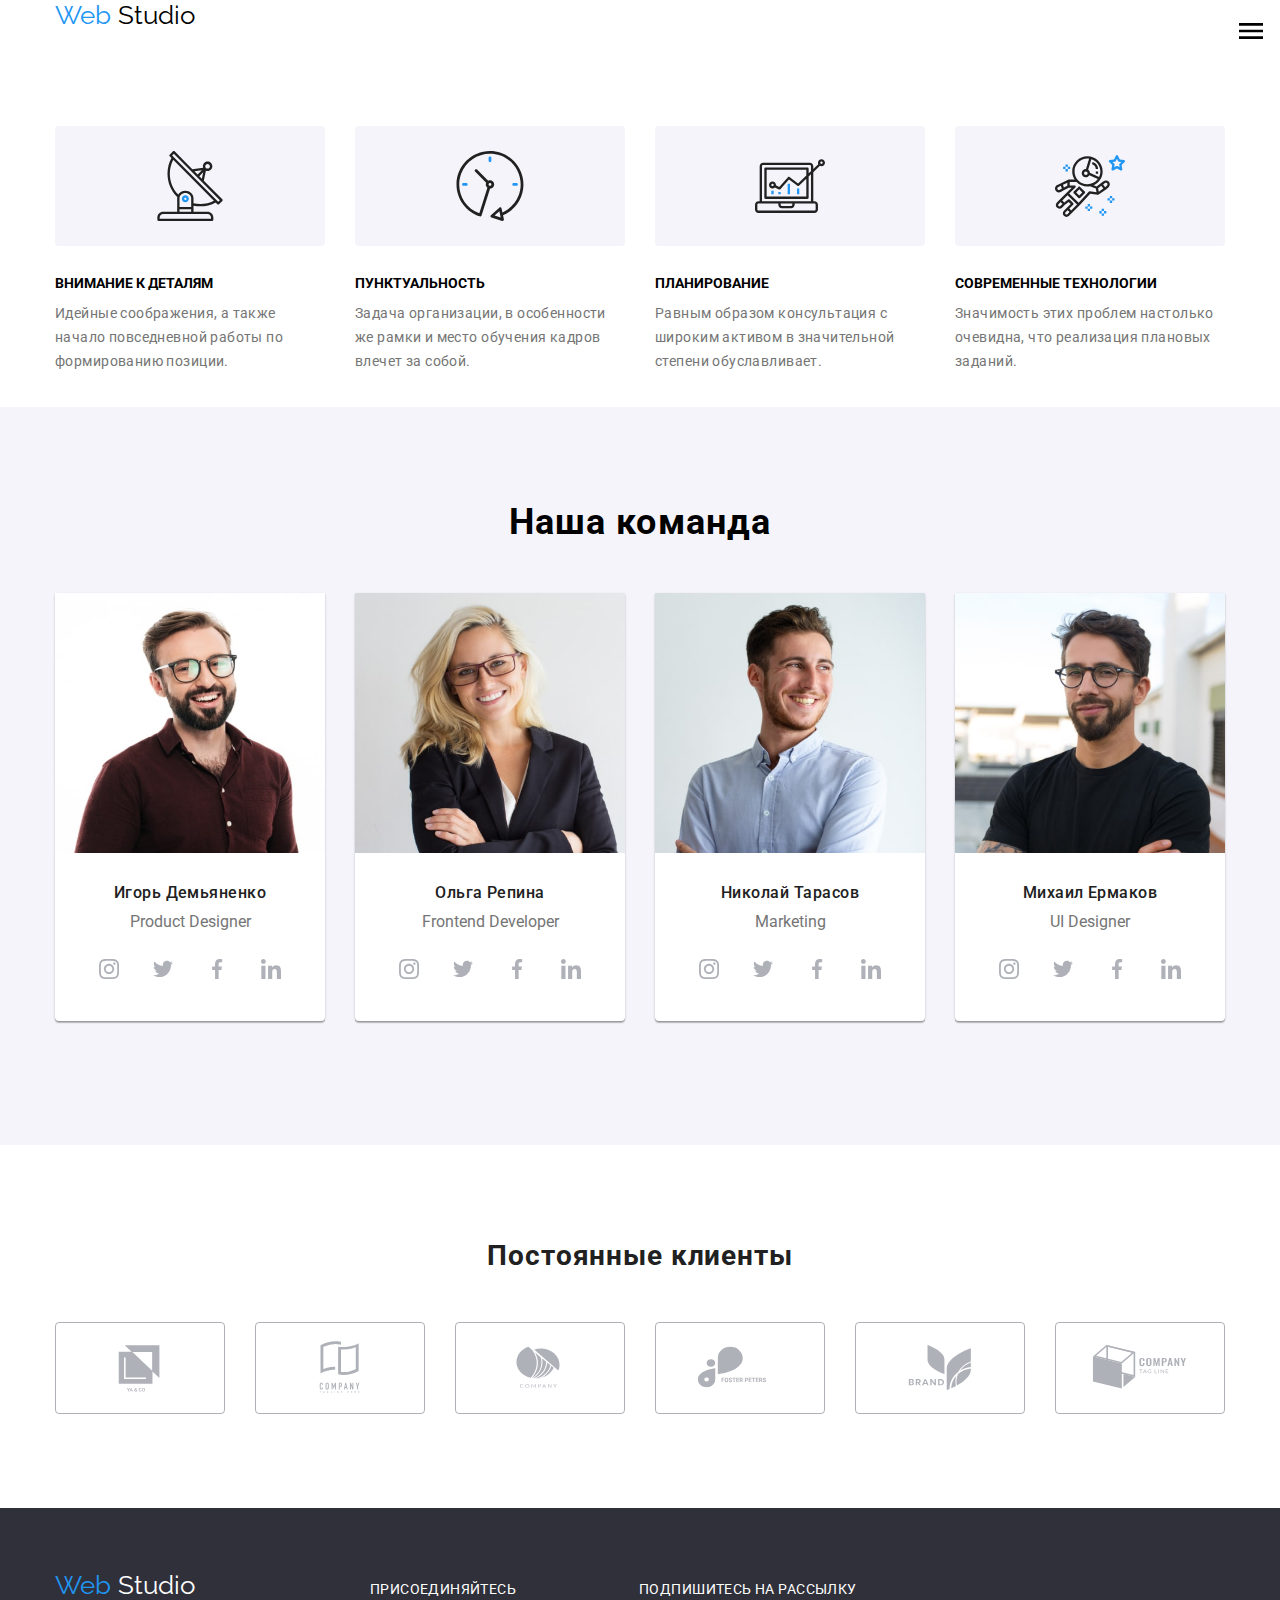
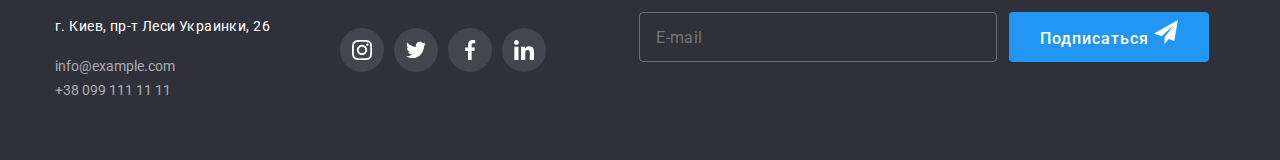
==== commit dfaa0556: "ДЗ_8" ====
--- a/index.html
+++ b/index.html
@@ -412,7 +412,7 @@
         </div>
       </section>
 
-      <!-- <section class="section">
+      <section class="section">
         <div class="container">
           <h2 class="clients__title">Постоянные клиенты</h2>
           <ul class="clients__list">
@@ -460,7 +460,7 @@
             </li>
           </ul>
         </div>
-      </section> -->
+      </section>
     </main>
 
     <footer class="footer">
@@ -649,10 +649,10 @@
         <nav>
           <ul class="mobile-menu list">
             <li class="mobile-menu__item">
-              <a href="" class="mobile-menu__link link">Студия</a>
+              <a href="./index.html" class="mobile-menu__link link">Студия</a>
             </li>
             <li class="mobile-menu__item">
-              <a href="" class="mobile-menu__link link">Портфолио</a>
+              <a href="./portfolio.html" class="mobile-menu__link link">Портфолио</a>
             </li>
             <li class="mobile-menu__item">
               <a href="" class="mobile-menu__link link">Контакты</a>
--- a/css/main.min.css
+++ b/css/main.min.css
@@ -1 +1 @@
-:root{--primary-text-color: #212121;--secondary-text-color: #757575;--third-text-color: rgba(255, 255, 255, 0.6);--title-text-color: #000000;--accent-color: #2196f3;--primary-white-color: #ffffff;--primary-bg-color: #ffffff;--secondary-bg-color: #2f303a;--third-bg-color: #f5f4fa;--border-color: #ECECEC;--border-cards-color: #E5E5E5}body{background-color:var(--primary-bg-color);color:var(--primary-text-color);font-family:Roboto,sans-serif}ul{list-style:none}.site-nav__item{position:relative;text-decoration:none;margin-right:50px}.container{padding-left:15px;padding-right:15px;margin-left:auto;margin-right:auto;width:100%}@media screen and (min-width: 480px){.container{width:480px}}@media screen and (min-width: 768px){.container{width:768px}}@media screen and (min-width: 1200px){.container{width:1200px}}p li ul h1 h2 h3{margin:0px;padding-left:0px}.header{display:flex;justify-content:space-between}.menu-open{position:absolute;width:40px;height:40px;top:0;right:0;margin-top:10px;margin-right:15px;background:#fff;border:#fff}.menu-open:hover,.menu-open:focus{fill:var(--accent-color);transition:opacity 250ms cubic-bezier(0.4, 0, 0.2, 1)}.mobile-nav{position:absolute;background-color:var(--primary-bg-color);top:0;width:100vw;height:100vh}.mobile-nav .container{position:relative;padding-top:40px;padding-bottom:40px;display:flex;flex-direction:column;justify-content:space-between;height:100%;background-color:#7fffd4}@media screen and (min-width: 480px){.mobile-nav .container{width:480px;height:100vh}}.mobile-nav .menu-close{position:absolute;width:40px;height:40px;top:0;right:0;margin-top:10;margin-right:15;background:#fff;border:#fff}.mobile-nav .menu-close:hover,.mobile-nav .menu-close:focus{fill:var(--accent-color);transition:opacity 250ms cubic-bezier(0.4, 0, 0.2, 1)}.mobile-nav.is-hidden{opacity:0;pointer-events:none}.mobile-menu{padding-left:0px}.mobile-menu__link{font-weight:500;font-size:40px;line-height:1.18;letter-spacing:.02em;text-decoration:none}.mobile-contacts{padding-left:0px}.mobile-contacts__link{font-weight:500;font-size:34px;line-height:1.18;letter-spacing:.02em;text-decoration:none;color:#2196f3}.mobile-media{display:flex;padding-left:0px}.logo{color:var(--title-text-color);font-family:Raleway,sans-serif;font-style:400;font-size:24px;line-height:1.19;text-decoration:none;width:145px;height:31px}@media screen and (min-width: 1200px){.logo{font-size:26px}}.logo-web{color:var(--accent-color)}.site-nav{display:none;margin-left:93px;margin-top:0px;margin-bottom:0px}.site-nav__link{display:block;font-style:500;font-size:14px;line-height:1.14;text-decoration:none;padding-top:32px;padding-bottom:32px;color:var(--primary-text-color);transition-property:text;transition-duration:250ms;transition-timing-function:cubic-bezier(0.4, 0, 0.2, 1)}.site-nav__link--active{color:var(--accent-color)}.site-nav__link:hover,.site-nav__link:focus{color:var(--accent-color)}.site-nav__link--active::after{position:absolute;content:"";bottom:0px;left:0px;height:4px;width:100%;background-color:var(--accent-color);border-radius:2px}.site-nav__item:last-child{margin-right:0px}.auth-nav{display:none;margin-bottom:0px;margin-top:0px;margin-left:auto}.auth-nav__link{color:var(--secondary-text-color);font-style:500;font-size:14px;line-height:1.14;text-decoration:none;display:flex;align-items:center;transition-property:color;transition-duration:250ms;transition-timing-function:cubic-bezier(0.4, 0, 0.2, 1)}.auth-nav__item{margin-left:50px}.auth-nav__ico{margin-right:10px;fill:currentColor}.auth-nav__item:last-child{margin-right:0px}.auth-nav__link:hover,.auth-nav__link:focus{color:var(--accent-color);transition-property:color;transition-duration:250ms;transition-timing-function:cubic-bezier(0.4, 0, 0.2, 1)}.auth-nav__link:hover .auth-nav__ico,.auth-nav__link:focus .auth-nav__ico{fill:var(--accent-color);transition-property:color;transition-duration:250ms;transition-timing-function:cubic-bezier(0.4, 0, 0.2, 1)}.hero{max-width:1600px;height:600px;background-image:url("../images/mobile/mob_hero_1x-min.jpg");margin-left:auto;margin-right:auto;background-position:center;background-repeat:no-repeat;background-size:cover}@media(min-device-pixel-ratio: 2),(-webkit-min-device-pixel-ratio: 2),(min-resolution: 192dpi),(min-resolution: 2dppx){.hero{background-image:url("../images/mobile/mob_hero_2x-min.jpg")}}@media(min-width: 480px){.hero{background-image:url("../images/mobile/mob_hero_1x-min.jpg")}}@media(min-device-pixel-ratio: 2)and (min-width: 480px),(-webkit-min-device-pixel-ratio: 2)and (min-width: 480px),(min-resolution: 192dpi)and (min-width: 480px),(min-resolution: 2dppx)and (min-width: 480px){.hero{background-image:url("../images/mobile/mob_hero_2x-min.jpg")}}@media(min-width: 768px){.hero{background-image:url("../images/tablet/tab_hero_1x-min.jpg")}}@media(min-device-pixel-ratio: 2)and (min-width: 768px),(-webkit-min-device-pixel-ratio: 2)and (min-width: 768px),(min-resolution: 192dpi)and (min-width: 768px),(min-resolution: 2dppx)and (min-width: 768px){.hero{background-image:url("../images/tablet/tab_hero_2x-min.jpg")}}@media(min-width: 480px){.hero{background-image:url("../images/desktop/desk_hero_1x-min.jpg")}}@media(min-device-pixel-ratio: 2)and (min-width: 1200px),(-webkit-min-device-pixel-ratio: 2)and (min-width: 1200px),(min-resolution: 192dpi)and (min-width: 1200px),(min-resolution: 2dppx)and (min-width: 1200px){.hero{background-image:url("../images/desktop/desk_hero_2x-min.jpg")}}.hero .container{padding-top:70px;padding-left:auto;padding-right:auto}@media(min-width: 480px){.hero .container{padding-top:118px}}@media(min-width: 768px){.hero .container{padding-top:118px}}@media(min-width: 1200px){.hero .container{padding-top:200px}}.hero__title{font-weight:900;font-size:26px;line-height:1.7;text-align:center;letter-spacing:.06em;text-transform:uppercase;color:var(--primary-white-color)}@media screen and (min-width: 480px){.hero__title{font-size:26px;line-height:1.7}}@media screen and (min-width: 768px){.hero__title{font-size:26px;line-height:1.6}}@media screen and (min-width: 1200px){.hero__title{font-size:44px;line-height:1.36}}.section{padding-top:60px;padding-bottom:60px}@media screen and (min-width: 1200px){.section{padding-top:94px;padding-bottom:94px}}.section__title{color:var(--title-text-color);font-weight:700;font-size:28px;line-height:1.18;letter-spacing:.03em;text-align:center;margin-top:0px;margin-bottom:30px}@media screen and (min-width: 480px){.section__title{font-size:28px;line-height:1.18;margin-bottom:30px}}@media screen and (min-width: 768px){.section__title{font-weight:700px;font-size:28px;line-height:1.18;margin-bottom:30px}}@media screen and (min-width: 1200px){.section__title{font-size:36px;line-height:1.17;margin-bottom:50px}}.hidden{visibility:hidden;width:1px;height:1px;margin-top:0;margin-bottom:0}.feature-list__item{margin-top:0px;margin-bottom:0px;padding-left:0px;width:100%}@media screen and (min-width: 768px){.feature-list__item{display:flex;flex-wrap:wrap;justify-content:space-between}}.feature-list__list{height:251px;width:100%;margin-bottom:30px}@media screen and (min-width: 480px){.feature-list__list{width:450px}}@media screen and (min-width: 768px){.feature-list__list{width:354px}}@media screen and (min-width: 1200px){.feature-list__list{width:270px}}.feature-list__icon{display:block;width:70px;height:70px}.feature-list__title{color:var(--title-text-color);font-weight:700;font-size:14px;line-height:1.14;text-transform:uppercase;margin-top:0px;margin-bottom:0px}.feature-list__text{color:var(--secondary-text-color);font-weight:400;font-size:14px;line-height:1.71;text-align:left;letter-spacing:.03em;width:270px;position:absolute;margin-top:10px;margin-bottom:0px}.feature-list__images{display:flex;align-items:center;justify-content:center;width:100%;height:120px;background:var(--third-bg-color);border-radius:4px;margin-bottom:30px}.activity{margin-top:50px;margin-bottom:0px;display:flex;padding-left:0px}.activity__item{position:relative;margin-right:30px}.activity__label{position:absolute;bottom:3px;padding-top:27px;width:370px;height:70px;background:rgba(47,48,58,.8)}.activity__text{margin-top:0px;margin-bottom:0px;font-weight:700px;font-size:14px;line-height:1.14;text-align:center;letter-spacing:.03em;text-transform:uppercase;color:var(--primary-white-color)}.activity-container{padding-left:auto;margin-left:auto;margin-right:auto;width:1170px}.activity__item:last-child{margin-left:0px}.button{font-family:inherit;color:var(--primary-white-color);background-color:var(--accent-color);font-weight:500;font-size:16px;line-height:1.88;display:200,50;border:var(--accent-color);border-radius:4px;width:200px;height:50px;cursor:pointer;padding:10,32,10,32;margin-top:30;letter-spacing:.06em}.main__section{padding-bottom:0px}.section--inverse{background-color:var(--third-bg-color)}.team{margin-top:50px;padding-left:0px;margin-bottom:0px;width:100%}@media screen and (min-width: 768px){.team{display:flex;flex-wrap:wrap;justify-content:space-between}}.team__list{width:100%;margin-bottom:30px;border:1px solid var(--border-cards-color) #e5e5e5;background-color:var(--primary-bg-color);box-shadow:0px 1px 3px rgba(0,0,0,.12),0px 1px 1px rgba(0,0,0,.14),0px 2px 1px rgba(0,0,0,.2);border-radius:0px 0px 4px 4px;margin-right:30px}@media screen and (min-width: 480px){.team__list{width:450px}}@media screen and (min-width: 768px){.team__list{width:354px;margin-right:0px}}@media screen and (min-width: 1200px){.team__list{width:270px}}.team__item{padding:30px 32px 30px 32px;border-top:0px}.team__image{display:block;width:100%}@media screen and (min-width: 480px){.team__image{width:450px;height:460px}}@media screen and (min-width: 768px){.team__image{width:354px;height:374px}}@media screen and (min-width: 1200px){.team__image{width:270px;height:260px}}.team__label{color:var(--primary-text-color);font-weight:500;font-size:16px;line-height:1.19;letter-spacing:.03em;text-align:center;margin-top:0px;margin-bottom:0px;height:19px}.team__text{color:var(--secondary-text-color);font-weight:400;font-size:16px;line-height:1.19;text-align:center;margin-top:10px;margin-bottom:0px}.social-netw{padding:0px;display:flex;justify-content:space-between;align-items:center;text-align:center;margin-top:16px;width:206px}.social-netw__item{display:flex;justify-content:center;align-items:center;margin-right:10px;width:44px;height:44px;border-radius:50%;color:#afb1b8;transition-property:background-color;transition-duration:250ms;transition-timing-function:cubic-bezier(0.4, 0, 0.2, 1)}.social-netw__icon{width:20px;height:20px;fill:currentColor}.social-netw__icon .fill{transition-property:color;transition-duration:250ms;transition-timing-function:cubic-bezier(0.4, 0, 0.2, 1)}.social-netw__item:last-child{margin-right:0px}.social-netw__item:hover,.social-netw__item:focus{background:var(--accent-color);color:var(--primary-white-color)}.clients__title{font-weight:700px;font-size:36px;line-height:1.17;text-align:center;letter-spacing:.03em;margin-top:0px;margin-bottom:50px}.clients__list{display:flex;justify-content:space-between;margin-top:0px;margin-bottom:0px;padding-left:0px}.clients__item{display:flex;justify-content:center;height:92px;margin-top:0px}.clients__link{display:flex;justify-content:center;align-items:center;width:170px;height:92px;color:#afb1b8;border:1px solid #afb1b8;box-sizing:border-box;border-radius:4px;transition-property:color;transition-duration:250ms;transition-timing-function:cubic-bezier(0.4, 0, 0.2, 1)}.clients__icon{width:106px;height:60px;fill:currentColor}.clients__list:first-child{margin-left:0px}.clients__link:hover,.clients__link:focus{color:var(--accent-color);border-color:var(--accent-color)}.footer{background-color:var(--secondary-bg-color);margin-bottom:0px}.footer__container{display:block;text-align:center;padding-top:60px;padding-bottom:60px;padding-left:15px}.footer__logo-studio{color:var(--primary-white-color)}.footer__list{padding-left:0px;margin-bottom:0px}.footer__link{color:var(--third-text-color);font-weight:400;font-size:14px;line-height:1.71;font-style:normal;text-decoration:none}.footer-social{display:flex;flex-direction:column;align-items:center;margin-right:0px;margin-top:60px}.footer-social__title{font-size:14px;line-height:1.14;letter-spacing:.03em;text-transform:uppercase;color:var(--primary-white-color)}.footer-social__social-netw__item{color:var(--primary-white-color);background:rgba(255,255,255,.1)}.address{color:var(--primary-white-color);font-weight:400;font-size:14px;line-height:1.71;letter-spacing:.03em;font-style:normal;margin-bottom:0px}@media screen and (min-width: 768px){.footer__container{display:flex;align-items:baseline;flex-wrap:wrap;padding-left:76px}.footer-social{margin-left:165px;margin-top:0px}.subscription{padding-left:90px;padding-right:137px}}@media screen and (min-width: 1200px){.footer{background-color:var(--secondary-bg-color);margin-bottom:0px;height:252px}.footer__container{padding-left:15px;display:flex;align-items:baseline;height:252px;padding-top:60px;padding-bottom:60px;text-align:left}.footer__logo-studio{color:var(--primary-white-color)}.footer__list{padding-left:0px;margin-bottom:0px}.footer__link{color:var(--third-text-color);font-weight:400;font-size:14px;line-height:1.71;font-style:normal;text-decoration:none}.footer-social{width:206px;margin-left:70px}.footer-social__title{font-size:14px;line-height:1.14;letter-spacing:.03em;text-transform:uppercase;color:var(--primary-white-color)}.footer-social__social-netw__item{color:var(--primary-white-color);background:rgba(255,255,255,.1)}.address{color:var(--primary-white-color);font-weight:400;font-size:14px;line-height:1.71;letter-spacing:.03em;font-style:normal;margin-bottom:0px}}.subscription{margin-top:60px}.subscription__title{font-size:14px;line-height:1.14;letter-spacing:.03em;text-transform:uppercase;color:var(--primary-white-color)}.subscription__icon{align-items:stretch;width:24px;height:24px;fill:var(--primary-white-color)}.subscription__button{display:inline-flex;align-items:center;font-weight:700px;margin-top:20px}.subscription__input{width:100%;height:50px;outline:none;border-radius:4px;border:1px solid rgba(255,255,255,.3);padding-left:16px;font-size:16px;line-height:1.22;letter-spacing:.03em;fill:solid rgba(255,255,255,.6);align-items:inside;margin-right:12px;background-color:transparent}@media screen and (min-width: 768px){.subscription__input{width:450px}}.subscription__content{background-color:transparent}.subscription__input::-moz-placeholder{background-color:transparent}.subscription__input:-ms-input-placeholder{background-color:transparent}.subscription__input::placeholder{background-color:transparent}@media screen and (min-width: 1200px){.subscription{margin-top:0px;margin-left:93px;padding-left:0px;padding-right:0px}.subscription__title{font-size:14px;line-height:1.14;letter-spacing:.03em;text-transform:uppercase;color:var(--primary-white-color)}.subscription__icon{align-items:stretch;width:24px;height:24px;fill:var(--primary-white-color)}.subscription__button{display:inline-flex;align-items:center;font-weight:700px;margin-top:0px}.subscription__input{width:358px;height:50px;outline:none;border-radius:4px;border:1px solid rgba(255,255,255,.3);padding-left:16px;font-size:16px;line-height:1.22;letter-spacing:.03em;fill:solid rgba(255,255,255,.6);align-items:inside;margin-right:12px;background-color:transparent}.subscription__content{background-color:transparent}.subscription__group{display:flex;flex-direction:row}.subscription__input::-moz-placeholder{background-color:transparent}.subscription__input:-ms-input-placeholder{background-color:transparent}.subscription__input::placeholder{background-color:transparent}}.select{display:flex;justify-content:center;margin-top:0px;margin-bottom:50px;text-align:center}.select-button__link{color:var(--primary-text-color);background-color:var(--third-bg-color);font-weight:500;font-size:16px;line-height:1.63;text-align:center;letter-spacing:.03em;padding-left:22px;padding-right:22px;padding-top:6px;padding-bottom:6px;margin-right:8px;border:1px solid var(--third-bg-color);border-radius:4px;height:38px;display:block;transition-property:box-shadow;transition-duration:250ms;transition-timing-function:cubic-bezier(0.4, 0, 0.2, 1)}.select-button__link:hover,.select-button__link:focus{background:var(--accent-color);box-shadow:0px 3px 1px rgba(0,0,0,.1),0px 1px 2px rgba(0,0,0,.08),0px 2px 2px rgba(0,0,0,.12);border:var(--accent-color);border-radius:4px;font-weight:500;font-size:16px;line-height:1.63;text-align:center;letter-spacing:.03em;color:#fff}.cards{width:1200px;display:flex;flex-wrap:wrap;padding-left:0px;margin-top:0px;margin-bottom:0px}.cards__item{width:calc 13.3333333333%;height:404px;margin-top:30px;margin-right:27px;margin-bottom:0px;margin-left:0px;padding-left:0px;box-sizing:border-box;border:1px solid var(--border-cards-color);transition-property:box-shadow;transition-duration:250ms;transition-timing-function:cubic-bezier(0.4, 0, 0.2, 1)}.cards__top{position:relative;overflow:hidden}.hower-overlay{position:absolute;top:0px;width:370px;height:294px;background:rgba(33,150,243,.9);padding-top:63px;padding-right:24px;padding-bottom:63px;padding-left:24px;transform:translateY(102%);transition:transform 250ms cubic-bezier(0.4, 0, 0.2, 1)}.hower-overlay__inform{position:absolute;width:322px;height:168px;font-weight:400px;font-size:18px;line-height:28px;letter-spacing:.03em;color:var(--primary-white-color);margin-bottom:0px;margin-top:0px}.cards__bottom{padding-left:24px}.cards__bottom .text{letter-spacing:.06em;font-weight:bold;font-size:18px;line-height:2}.cards__item:nth-child(3n){margin-right:0px}.cards__item:hover,.cards__item:focus{box-shadow:0px 1px 1px rgba(0,0,0,.12),0px 4px 4px rgba(0,0,0,.06),1px 4px 6px rgba(0,0,0,.16);transform:translateY(0)}.cards__item:hover .hower-overlay{transform:translateY(0)}.backdrop{position:fixed;top:0;left:0;width:100%;height:100%;background-color:rgba(0,0,0,.2);opacity:1;transition:opacity 250ms cubic-bezier(0.4, 0, 0.2, 1)}.backdrop.is-hidden{opacity:0;pointer-events:none}.backdrop.is-hidden .modal{transform:translate(-50%, -50%) scale(0.9)}.modal{position:relative;top:50%;left:50%;height:581px;width:528px;background-color:#fff;border-radius:4px;transform:translate(-50%, -50%) scale(1);transition:transform 250ms cubic-bezier(0.4, 0, 0.2, 1);padding:40px}.modal .close{position:absolute;width:30px;height:30px;background:#fff;border:1px solid rgba(0,0,0,.1);box-sizing:border-box;border-radius:50%;margin-top:8px;margin-right:8px;top:0;right:0}.modal-title__text{font-weight:700px;font-size:20px;line-height:1.15;text-align:center;letter-spacing:.03em;color:var(--primary-text-color);margin-top:0px;margin-bottom:12px}.icon-vector:hover,.icon-vector:focus{fill:var(--accent-color);transition:opacity 250ms cubic-bezier(0.4, 0, 0.2, 1)}.contact-form__input{display:block;width:100%;height:40px;border:1px solid rgba(33,33,33,.2);box-sizing:border-box;border-radius:4px;margin-bottom:10px;padding:11px 12px 11px 42px}.contact-form__text{font-weight:400px;font-size:12px;line-height:1.17;letter-spacing:.01em;color:#757575;margin-bottom:4px}.contact-form__field{position:relative;display:flex;flex-direction:column}.contact-form__img{position:absolute;top:55%;left:15px;transform:translateY(-50%);width:18px;height:18px}.comment{display:block;width:100%;height:120px;border:1px solid rgba(33,33,33,.2);box-sizing:border-box;border-radius:4px;resize:none;padding:12px 16px 12px 16px;outline:none;margin-top:4px}.contact-form__input:focus{outline:none;border:1px solid var(--accent-color);transition:opacity 250ms cubic-bezier(0.4, 0, 0.2, 1)}.contact-form__input:focus+.contact-form__img{color:var(--accent-color);fill:var(--accent-color);transition:opacity 250ms cubic-bezier(0.4, 0, 0.2, 1)}.comment:focus{border:1px solid var(--accent-color);transition:opacity 250ms cubic-bezier(0.4, 0, 0.2, 1)}textarea::-moz-placeholder{font-weight:400px;font-size:14px;line-height:1.17;letter-spacing:.01em;color:rgba(117,117,117,.5)}textarea:-ms-input-placeholder{font-weight:400px;font-size:14px;line-height:1.17;letter-spacing:.01em;color:rgba(117,117,117,.5)}textarea::placeholder{font-weight:400px;font-size:14px;line-height:1.17;letter-spacing:.01em;color:rgba(117,117,117,.5)}.form-checkbox{display:flex;align-items:center;position:relative;margin-top:20px;margin-bottom:30px;margin-left:12px;padding-left:auto;text-align:center;font-weight:400px;font-size:14px;line-height:1.71;letter-spacing:.03em;color:#757575}.form-checkbox__icon{display:inline-block;width:16px;height:15px;border:2px solid #2a2a2a;border-radius:4px}.form-checkbox__underline{color:var(--accent-color);text-decoration:underline}.consent{margin-left:7px}.checkbox{-webkit-appearance:none;-moz-appearance:none;appearance:none;position:absolute}.checkbox__text{display:inline-block;align-items:center;font-weight:400px;font-size:14px;line-height:1.71;letter-spacing:.03em;color:#757575}.checkbox:checked+.form-checkbox__icon{border-color:transparent;background-color:var(--accent-color);background-image:url("../images/icons_for_svg/icon_check.svg");background-size:contain;background-origin:border-box}.form-checkbox:focus-within>.form_img{border-color:var(--primary-white-color);opacity:0}.form-button{padding-left:auto;text-align:center;filter:drop-shadow(0px 4px 4px rgba(0, 0, 0, 0.25))}/*# sourceMappingURL=main.min.css.map */+:root{--primary-text-color: #212121;--secondary-text-color: #757575;--third-text-color: rgba(255, 255, 255, 0.6);--title-text-color: #000000;--accent-color: #2196f3;--primary-white-color: #ffffff;--primary-bg-color: #ffffff;--secondary-bg-color: #2f303a;--third-bg-color: #f5f4fa;--border-color: #ECECEC;--border-cards-color: #E5E5E5}body{background-color:var(--primary-bg-color);color:var(--primary-text-color);font-family:Roboto,sans-serif}ul{list-style:none}.site-nav__item{position:relative;text-decoration:none;margin-right:50px}.container{padding-left:15px;padding-right:15px;margin-left:auto;margin-right:auto;width:100%}@media screen and (min-width: 480px){.container{width:480px}}@media screen and (min-width: 768px){.container{width:768px}}@media screen and (min-width: 1200px){.container{width:1200px}}p li ul h1 h2 h3{margin:0px;padding-left:0px}.header{display:flex;justify-content:space-between}.menu-open{position:absolute;width:40px;height:40px;top:0;right:0;margin-top:10px;margin-right:15px;background:#fff;border:#fff}.menu-open:hover,.menu-open:focus{fill:var(--accent-color);transition:opacity 250ms cubic-bezier(0.4, 0, 0.2, 1)}.mobile-nav{position:absolute;background-color:var(--primary-bg-color);top:0;width:100vw;height:100vh}.mobile-nav .container{position:relative;padding-top:40px;padding-bottom:40px;display:flex;flex-direction:column;justify-content:space-between;height:100%;background-color:#7fffd4}@media screen and (min-width: 480px){.mobile-nav .container{width:480px;height:100vh}}.mobile-nav .menu-close{position:absolute;width:40px;height:40px;top:0;right:0;margin-top:10;margin-right:15;background:#fff;border:#fff}.mobile-nav .menu-close:hover,.mobile-nav .menu-close:focus{fill:var(--accent-color);transition:opacity 250ms cubic-bezier(0.4, 0, 0.2, 1)}.mobile-nav.is-hidden{opacity:0;pointer-events:none}.mobile-menu{padding-left:0px}.mobile-menu__link{font-weight:500;font-size:40px;line-height:1.18;letter-spacing:.02em;text-decoration:none}.mobile-contacts{padding-left:0px}.mobile-contacts__link{font-weight:500;font-size:34px;line-height:1.18;letter-spacing:.02em;text-decoration:none;color:#2196f3}.mobile-media{display:flex;padding-left:0px}.logo{color:var(--title-text-color);font-family:Raleway,sans-serif;font-style:400;font-size:24px;line-height:1.19;text-decoration:none;width:145px;height:31px}@media screen and (min-width: 1200px){.logo{font-size:26px}}.logo-web{color:var(--accent-color)}.site-nav{display:none;margin-left:93px;margin-top:0px;margin-bottom:0px}.site-nav__link{display:block;font-style:500;font-size:14px;line-height:1.14;text-decoration:none;padding-top:32px;padding-bottom:32px;color:var(--primary-text-color);transition-property:text;transition-duration:250ms;transition-timing-function:cubic-bezier(0.4, 0, 0.2, 1)}.site-nav__link--active{color:var(--accent-color)}.site-nav__link:hover,.site-nav__link:focus{color:var(--accent-color)}.site-nav__link--active::after{position:absolute;content:"";bottom:0px;left:0px;height:4px;width:100%;background-color:var(--accent-color);border-radius:2px}.site-nav__item:last-child{margin-right:0px}.auth-nav{display:none;margin-bottom:0px;margin-top:0px;margin-left:auto}.auth-nav__link{color:var(--secondary-text-color);font-style:500;font-size:14px;line-height:1.14;text-decoration:none;display:flex;align-items:center;transition-property:color;transition-duration:250ms;transition-timing-function:cubic-bezier(0.4, 0, 0.2, 1)}.auth-nav__item{margin-left:50px}.auth-nav__ico{margin-right:10px;fill:currentColor}.auth-nav__item:last-child{margin-right:0px}.auth-nav__link:hover,.auth-nav__link:focus{color:var(--accent-color);transition-property:color;transition-duration:250ms;transition-timing-function:cubic-bezier(0.4, 0, 0.2, 1)}.auth-nav__link:hover .auth-nav__ico,.auth-nav__link:focus .auth-nav__ico{fill:var(--accent-color);transition-property:color;transition-duration:250ms;transition-timing-function:cubic-bezier(0.4, 0, 0.2, 1)}.hero{max-width:1600px;height:600px;background-image:url("../images/mobile/mob_hero_1x-min.jpg");margin-left:auto;margin-right:auto;background-position:center;background-repeat:no-repeat;background-size:cover}@media(min-device-pixel-ratio: 2),(-webkit-min-device-pixel-ratio: 2),(min-resolution: 192dpi),(min-resolution: 2dppx){.hero{background-image:url("../images/mobile/mob_hero_2x-min.jpg")}}@media(min-width: 480px){.hero{background-image:url("../images/mobile/mob_hero_1x-min.jpg")}}@media(min-device-pixel-ratio: 2)and (min-width: 480px),(-webkit-min-device-pixel-ratio: 2)and (min-width: 480px),(min-resolution: 192dpi)and (min-width: 480px),(min-resolution: 2dppx)and (min-width: 480px){.hero{background-image:url("../images/mobile/mob_hero_2x-min.jpg")}}@media(min-width: 768px){.hero{background-image:url("../images/tablet/tab_hero_1x-min.jpg")}}@media(min-device-pixel-ratio: 2)and (min-width: 768px),(-webkit-min-device-pixel-ratio: 2)and (min-width: 768px),(min-resolution: 192dpi)and (min-width: 768px),(min-resolution: 2dppx)and (min-width: 768px){.hero{background-image:url("../images/tablet/tab_hero_2x-min.jpg")}}@media(min-width: 480px){.hero{background-image:url("../images/desktop/desk_hero_1x-min.jpg")}}@media(min-device-pixel-ratio: 2)and (min-width: 1200px),(-webkit-min-device-pixel-ratio: 2)and (min-width: 1200px),(min-resolution: 192dpi)and (min-width: 1200px),(min-resolution: 2dppx)and (min-width: 1200px){.hero{background-image:url("../images/desktop/desk_hero_2x-min.jpg")}}.hero .container{padding-top:70px;padding-left:auto;padding-right:auto}@media(min-width: 480px){.hero .container{padding-top:118px}}@media(min-width: 768px){.hero .container{padding-top:118px}}@media(min-width: 1200px){.hero .container{padding-top:200px}}.hero__title{font-weight:900;font-size:26px;line-height:1.7;text-align:center;letter-spacing:.06em;text-transform:uppercase;color:var(--primary-white-color)}@media screen and (min-width: 480px){.hero__title{font-size:26px;line-height:1.7}}@media screen and (min-width: 768px){.hero__title{font-size:26px;line-height:1.6}}@media screen and (min-width: 1200px){.hero__title{font-size:44px;line-height:1.36}}.section{padding-top:60px;padding-bottom:60px}@media screen and (min-width: 1200px){.section{padding-top:94px;padding-bottom:94px}}.section__title{color:var(--title-text-color);font-weight:700;font-size:28px;line-height:1.18;letter-spacing:.03em;text-align:center;margin-top:0px;margin-bottom:30px}@media screen and (min-width: 480px){.section__title{font-size:28px;line-height:1.18;margin-bottom:30px}}@media screen and (min-width: 768px){.section__title{font-weight:700px;font-size:28px;line-height:1.18;margin-bottom:30px}}@media screen and (min-width: 1200px){.section__title{font-size:36px;line-height:1.17;margin-bottom:50px}}.hidden{visibility:hidden;width:1px;height:1px;margin-top:0;margin-bottom:0}.feature-list__item{margin-top:0px;margin-bottom:0px;padding-left:0px;width:100%}@media screen and (min-width: 768px){.feature-list__item{display:flex;flex-wrap:wrap;justify-content:space-between}}.feature-list__list{height:251px;width:100%;margin-bottom:30px}@media screen and (min-width: 480px){.feature-list__list{width:450px}}@media screen and (min-width: 768px){.feature-list__list{width:354px}}@media screen and (min-width: 1200px){.feature-list__list{width:270px}}.feature-list__icon{display:block;width:70px;height:70px}.feature-list__title{color:var(--title-text-color);font-weight:700;font-size:14px;line-height:1.14;text-transform:uppercase;margin-top:0px;margin-bottom:0px}.feature-list__text{color:var(--secondary-text-color);font-weight:400;font-size:14px;line-height:1.71;text-align:left;letter-spacing:.03em;width:270px;position:absolute;margin-top:10px;margin-bottom:0px}.feature-list__images{display:flex;align-items:center;justify-content:center;width:100%;height:120px;background:var(--third-bg-color);border-radius:4px;margin-bottom:30px}.activity{margin-top:50px;margin-bottom:0px;display:flex;padding-left:0px}.activity__item{position:relative;margin-right:30px}.activity__label{position:absolute;bottom:3px;padding-top:27px;width:370px;height:70px;background:rgba(47,48,58,.8)}.activity__text{margin-top:0px;margin-bottom:0px;font-weight:700px;font-size:14px;line-height:1.14;text-align:center;letter-spacing:.03em;text-transform:uppercase;color:var(--primary-white-color)}.activity-container{padding-left:auto;margin-left:auto;margin-right:auto;width:1170px}.activity__item:last-child{margin-left:0px}.button{font-family:inherit;color:var(--primary-white-color);background-color:var(--accent-color);font-weight:500;font-size:16px;line-height:1.88;display:200,50;border:var(--accent-color);border-radius:4px;width:200px;height:50px;cursor:pointer;padding:10,32,10,32;margin-top:30;letter-spacing:.06em}.main__section{padding-bottom:0px}.section--inverse{background-color:var(--third-bg-color)}.team{margin-top:50px;padding-left:0px;margin-bottom:0px;width:100%}@media screen and (min-width: 768px){.team{display:flex;flex-wrap:wrap;justify-content:space-between}}.team__list{width:100%;margin-bottom:30px;border:1px solid var(--border-cards-color) #e5e5e5;background-color:var(--primary-bg-color);box-shadow:0px 1px 3px rgba(0,0,0,.12),0px 1px 1px rgba(0,0,0,.14),0px 2px 1px rgba(0,0,0,.2);border-radius:0px 0px 4px 4px;margin-right:30px}@media screen and (min-width: 480px){.team__list{width:450px}}@media screen and (min-width: 768px){.team__list{width:354px;margin-right:0px}}@media screen and (min-width: 1200px){.team__list{width:270px}}.team__item{padding:30px 32px 30px 32px;border-top:0px}.team__image{display:block;width:100%}@media screen and (min-width: 480px){.team__image{width:450px;height:460px}}@media screen and (min-width: 768px){.team__image{width:354px;height:374px}}@media screen and (min-width: 1200px){.team__image{width:270px;height:260px}}.team__label{color:var(--primary-text-color);font-weight:500;font-size:16px;line-height:1.19;letter-spacing:.03em;text-align:center;margin-top:0px;margin-bottom:0px;height:19px}.team__text{color:var(--secondary-text-color);font-weight:400;font-size:16px;line-height:1.19;text-align:center;margin-top:10px;margin-bottom:0px}.social-netw{padding:0px;display:flex;justify-content:space-between;align-items:center;text-align:center;margin-top:16px;width:206px}.social-netw__item{display:flex;justify-content:center;align-items:center;margin-right:10px;width:44px;height:44px;border-radius:50%;color:#afb1b8;transition-property:background-color;transition-duration:250ms;transition-timing-function:cubic-bezier(0.4, 0, 0.2, 1)}.social-netw__icon{width:20px;height:20px;fill:currentColor}.social-netw__icon .fill{transition-property:color;transition-duration:250ms;transition-timing-function:cubic-bezier(0.4, 0, 0.2, 1)}.social-netw__item:last-child{margin-right:0px}.social-netw__item:hover,.social-netw__item:focus{background:var(--accent-color);color:var(--primary-white-color)}.clients__title{font-weight:700px;font-size:28px;line-height:1.18;text-align:center;letter-spacing:.03em;margin-top:0px;margin-bottom:50px}.clients__list{display:flex;flex-wrap:wrap;justify-content:space-between;margin-top:0px;margin-bottom:0px;padding-left:0px}.clients__item{display:flex;justify-content:center;height:92px;margin-top:0px;margin-bottom:30px}@media screen and (min-width: 1200px){.clients__item{margin-bottom:0px}}.clients__link{display:flex;justify-content:center;align-items:center;width:210px;height:92px;color:#afb1b8;border:1px solid #afb1b8;box-sizing:border-box;border-radius:4px;transition-property:color;transition-duration:250ms;transition-timing-function:cubic-bezier(0.4, 0, 0.2, 1)}@media screen and (min-width: 768px){.clients__link{width:226px}}@media screen and (min-width: 1200px){.clients__link{width:170px}}.clients__icon{width:106px;height:60px;fill:currentColor}.clients__list:first-child{margin-left:0px}.clients__link:hover,.clients__link:focus{color:var(--accent-color);border-color:var(--accent-color)}.footer{background-color:var(--secondary-bg-color);margin-bottom:0px}.footer__container{display:block;text-align:center;padding-top:60px;padding-bottom:60px;padding-left:15px}.footer__logo-studio{color:var(--primary-white-color)}.footer__list{padding-left:0px;margin-bottom:0px}.footer__link{color:var(--third-text-color);font-weight:400;font-size:14px;line-height:1.71;font-style:normal;text-decoration:none}.footer-social{display:flex;flex-direction:column;align-items:center;margin-right:0px;margin-top:60px}.footer-social__title{font-size:14px;line-height:1.14;letter-spacing:.03em;text-transform:uppercase;color:var(--primary-white-color)}.footer-social__social-netw__item{color:var(--primary-white-color);background:rgba(255,255,255,.1)}.address{color:var(--primary-white-color);font-weight:400;font-size:14px;line-height:1.71;letter-spacing:.03em;font-style:normal;margin-bottom:0px}@media screen and (min-width: 768px){.footer__container{display:flex;align-items:baseline;flex-wrap:wrap;padding-left:76px}.footer-social{margin-left:165px;margin-top:0px}.subscription{padding-left:90px;padding-right:137px}}@media screen and (min-width: 1200px){.footer{background-color:var(--secondary-bg-color);margin-bottom:0px;height:252px}.footer__container{padding-left:15px;display:flex;align-items:baseline;height:252px;padding-top:60px;padding-bottom:60px;text-align:left}.footer__logo-studio{color:var(--primary-white-color)}.footer__list{padding-left:0px;margin-bottom:0px}.footer__link{color:var(--third-text-color);font-weight:400;font-size:14px;line-height:1.71;font-style:normal;text-decoration:none}.footer-social{width:206px;margin-left:70px}.footer-social__title{font-size:14px;line-height:1.14;letter-spacing:.03em;text-transform:uppercase;color:var(--primary-white-color)}.footer-social__social-netw__item{color:var(--primary-white-color);background:rgba(255,255,255,.1)}.address{color:var(--primary-white-color);font-weight:400;font-size:14px;line-height:1.71;letter-spacing:.03em;font-style:normal;margin-bottom:0px}}.subscription{margin-top:60px}.subscription__title{font-size:14px;line-height:1.14;letter-spacing:.03em;text-transform:uppercase;color:var(--primary-white-color)}.subscription__icon{align-items:stretch;width:24px;height:24px;fill:var(--primary-white-color)}.subscription__button{display:inline-flex;align-items:center;font-weight:700px;margin-top:20px}.subscription__input{width:100%;height:50px;outline:none;border-radius:4px;border:1px solid rgba(255,255,255,.3);padding-left:16px;font-size:16px;line-height:1.22;letter-spacing:.03em;fill:solid rgba(255,255,255,.6);align-items:inside;margin-right:12px;background-color:transparent}@media screen and (min-width: 768px){.subscription__input{width:450px}}.subscription__content{background-color:transparent}.subscription__input::-moz-placeholder{background-color:transparent}.subscription__input:-ms-input-placeholder{background-color:transparent}.subscription__input::placeholder{background-color:transparent}@media screen and (min-width: 1200px){.subscription{margin-top:0px;margin-left:93px;padding-left:0px;padding-right:0px}.subscription__title{font-size:14px;line-height:1.14;letter-spacing:.03em;text-transform:uppercase;color:var(--primary-white-color)}.subscription__icon{align-items:stretch;width:24px;height:24px;fill:var(--primary-white-color)}.subscription__button{display:inline-flex;align-items:center;font-weight:700px;margin-top:0px}.subscription__input{width:358px;height:50px;outline:none;border-radius:4px;border:1px solid rgba(255,255,255,.3);padding-left:16px;font-size:16px;line-height:1.22;letter-spacing:.03em;fill:solid rgba(255,255,255,.6);align-items:inside;margin-right:12px;background-color:transparent}.subscription__content{background-color:transparent}.subscription__group{display:flex;flex-direction:row}.subscription__input::-moz-placeholder{background-color:transparent}.subscription__input:-ms-input-placeholder{background-color:transparent}.subscription__input::placeholder{background-color:transparent}}.select{display:flex;flex-wrap:wrap;justify-content:left;margin-top:0px;margin-bottom:25px;text-align:center;padding-left:0px}@media screen and (min-width: 768px){.select{justify-content:center}}.select-button__link{margin-bottom:15px;color:var(--primary-text-color);background-color:var(--third-bg-color);font-weight:500;font-size:16px;line-height:1.63;text-align:center;letter-spacing:.03em;padding-left:22px;padding-right:22px;padding-top:6px;padding-bottom:6px;margin-right:8px;border:1px solid var(--third-bg-color);border-radius:4px;height:38px;display:block;transition-property:box-shadow;transition-duration:250ms;transition-timing-function:cubic-bezier(0.4, 0, 0.2, 1)}.select-button__link:hover,.select-button__link:focus{background:var(--accent-color);box-shadow:0px 3px 1px rgba(0,0,0,.1),0px 1px 2px rgba(0,0,0,.08),0px 2px 2px rgba(0,0,0,.12);border:var(--accent-color);border-radius:4px;font-weight:500;font-size:16px;line-height:1.63;text-align:center;letter-spacing:.03em;color:#fff}.cards{padding-left:0px;margin-top:0px;margin-bottom:0px}@media screen and (min-width: 768px){.cards{width:768px;display:flex;flex-wrap:wrap;justify-content:center}}@media screen and (min-width: 1200px){.cards{width:1200px;display:flex;flex-wrap:wrap;justify-content:space-between}}.cards__item{margin-top:30px;height:404px;margin-top:30px;margin-bottom:0px;margin-left:0px;padding-left:0px;box-sizing:border-box;border:1px solid var(--border-cards-color);transition-property:box-shadow;transition-duration:250ms;transition-timing-function:cubic-bezier(0.4, 0, 0.2, 1)}@media screen and (min-width: 480px){.cards__item{width:450px}}@media screen and (min-width: 768px){.cards__item{width:354px;display:flex}}@media screen and (min-width: 1200px){.cards__item{width:370px;margin-right:0px}}.cards__top{position:relative;overflow:hidden;height:294px}@media screen and (min-width: 480px){.cards__top{width:450px}}@media screen and (min-width: 768px){.cards__top{width:354px}}@media screen and (min-width: 1200px){.cards__top{width:370px}}.hower-overlay{position:absolute;top:0px;width:370px;height:294px;background:rgba(33,150,243,.9);padding-top:63px;padding-right:24px;padding-bottom:63px;padding-left:24px;transform:translateY(102%);transition:transform 250ms cubic-bezier(0.4, 0, 0.2, 1)}@media screen and (min-width: 480px){.hower-overlay{width:450px}}@media screen and (min-width: 768px){.hower-overlay{width:354px}}@media screen and (min-width: 1200px){.hower-overlay{width:370px}}.hower-overlay__inform{position:absolute;width:322px;height:168px;font-weight:400px;font-size:18px;line-height:28px;letter-spacing:.03em;color:var(--primary-white-color);margin-bottom:0px;margin-top:0px}.cards__bottom{padding-left:24px}.cards__bottom .text{letter-spacing:.06em;font-weight:bold;font-size:18px;line-height:2}.cards__item:nth-child(3n){margin-right:0px}.cards__item:hover,.cards__item:focus{box-shadow:0px 1px 1px rgba(0,0,0,.12),0px 4px 4px rgba(0,0,0,.06),1px 4px 6px rgba(0,0,0,.16);transform:translateY(0)}.cards__item:hover .hower-overlay{transform:translateY(0)}.backdrop{position:fixed;top:0;left:0;width:100%;height:100%;background-color:rgba(0,0,0,.2);opacity:1;transition:opacity 250ms cubic-bezier(0.4, 0, 0.2, 1)}.backdrop.is-hidden{opacity:0;pointer-events:none}.backdrop.is-hidden .modal{transform:translate(-50%, -50%) scale(0.9)}.modal{position:relative;top:50%;left:50%;height:581px;width:528px;background-color:#fff;border-radius:4px;transform:translate(-50%, -50%) scale(1);transition:transform 250ms cubic-bezier(0.4, 0, 0.2, 1);padding:40px}.modal .close{position:absolute;width:30px;height:30px;background:#fff;border:1px solid rgba(0,0,0,.1);box-sizing:border-box;border-radius:50%;margin-top:8px;margin-right:8px;top:0;right:0}.modal-title__text{font-weight:700px;font-size:20px;line-height:1.15;text-align:center;letter-spacing:.03em;color:var(--primary-text-color);margin-top:0px;margin-bottom:12px}.icon-vector:hover,.icon-vector:focus{fill:var(--accent-color);transition:opacity 250ms cubic-bezier(0.4, 0, 0.2, 1)}.contact-form__input{display:block;width:100%;height:40px;border:1px solid rgba(33,33,33,.2);box-sizing:border-box;border-radius:4px;margin-bottom:10px;padding:11px 12px 11px 42px}.contact-form__text{font-weight:400px;font-size:12px;line-height:1.17;letter-spacing:.01em;color:#757575;margin-bottom:4px}.contact-form__field{position:relative;display:flex;flex-direction:column}.contact-form__img{position:absolute;top:55%;left:15px;transform:translateY(-50%);width:18px;height:18px}.comment{display:block;width:100%;height:120px;border:1px solid rgba(33,33,33,.2);box-sizing:border-box;border-radius:4px;resize:none;padding:12px 16px 12px 16px;outline:none;margin-top:4px}.contact-form__input:focus{outline:none;border:1px solid var(--accent-color);transition:opacity 250ms cubic-bezier(0.4, 0, 0.2, 1)}.contact-form__input:focus+.contact-form__img{color:var(--accent-color);fill:var(--accent-color);transition:opacity 250ms cubic-bezier(0.4, 0, 0.2, 1)}.comment:focus{border:1px solid var(--accent-color);transition:opacity 250ms cubic-bezier(0.4, 0, 0.2, 1)}textarea::-moz-placeholder{font-weight:400px;font-size:14px;line-height:1.17;letter-spacing:.01em;color:rgba(117,117,117,.5)}textarea:-ms-input-placeholder{font-weight:400px;font-size:14px;line-height:1.17;letter-spacing:.01em;color:rgba(117,117,117,.5)}textarea::placeholder{font-weight:400px;font-size:14px;line-height:1.17;letter-spacing:.01em;color:rgba(117,117,117,.5)}.form-checkbox{display:flex;align-items:center;position:relative;margin-top:20px;margin-bottom:30px;margin-left:12px;padding-left:auto;text-align:center;font-weight:400px;font-size:14px;line-height:1.71;letter-spacing:.03em;color:#757575}.form-checkbox__icon{display:inline-block;width:16px;height:15px;border:2px solid #2a2a2a;border-radius:4px}.form-checkbox__underline{color:var(--accent-color);text-decoration:underline}.consent{margin-left:7px}.checkbox{-webkit-appearance:none;-moz-appearance:none;appearance:none;position:absolute}.checkbox__text{display:inline-block;align-items:center;font-weight:400px;font-size:14px;line-height:1.71;letter-spacing:.03em;color:#757575}.checkbox:checked+.form-checkbox__icon{border-color:transparent;background-color:var(--accent-color);background-image:url("../images/icons_for_svg/icon_check.svg");background-size:contain;background-origin:border-box}.form-checkbox:focus-within>.form_img{border-color:var(--primary-white-color);opacity:0}.form-button{padding-left:auto;text-align:center;filter:drop-shadow(0px 4px 4px rgba(0, 0, 0, 0.25))}/*# sourceMappingURL=main.min.css.map */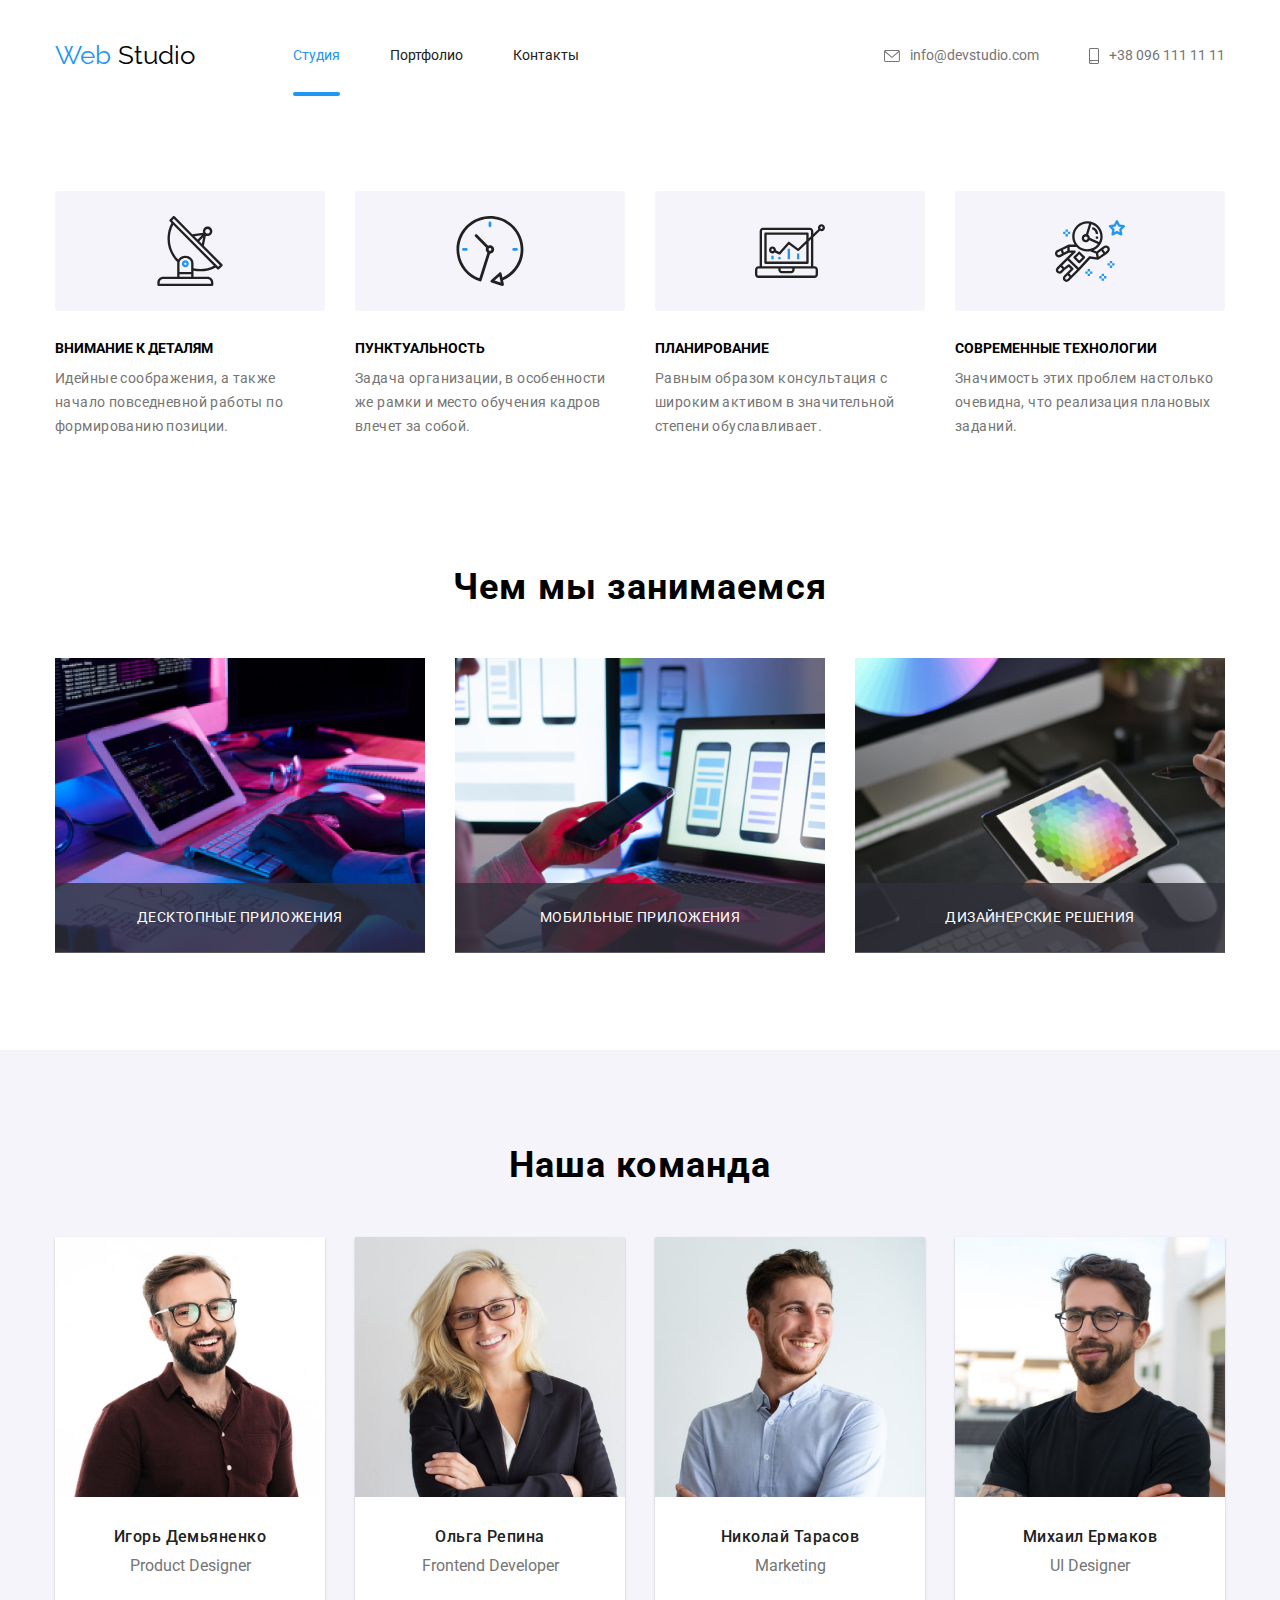
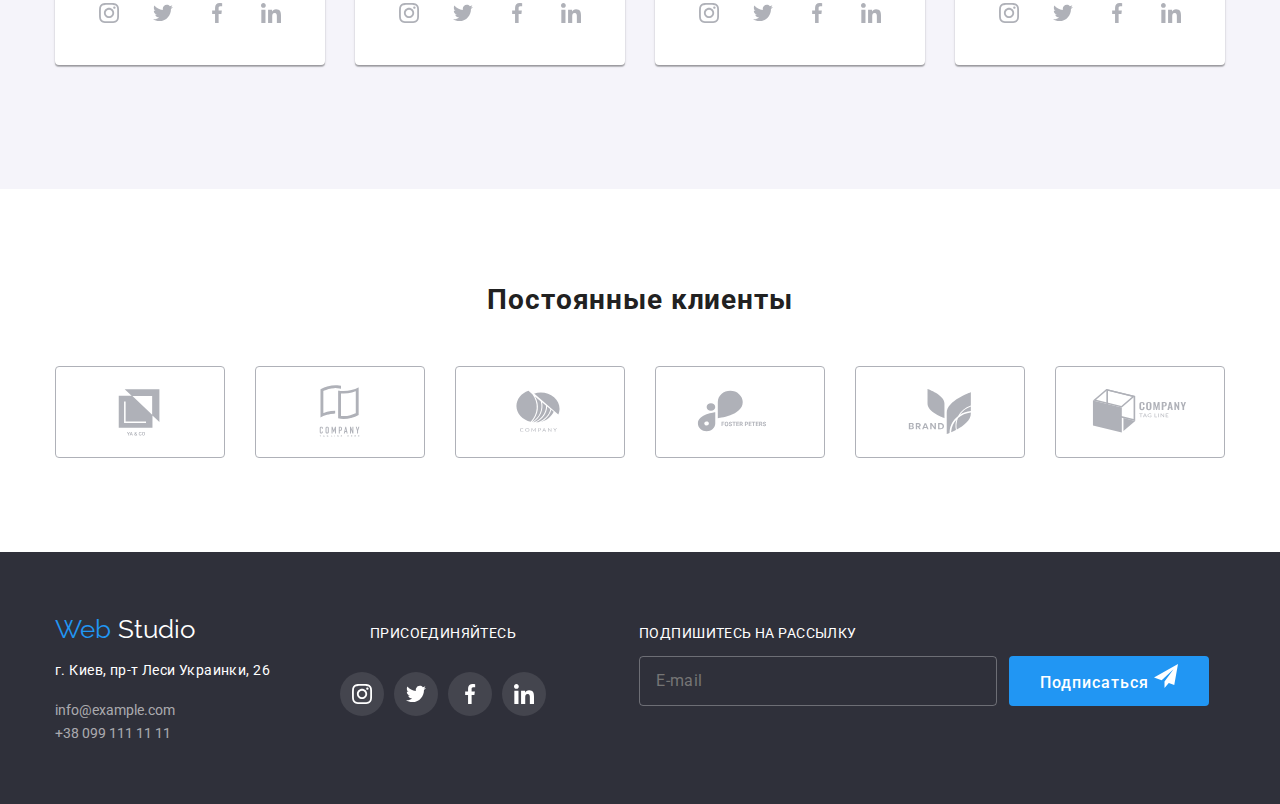
==== commit 679734d1: "ДЗ_8" ====
--- a/index.html
+++ b/index.html
@@ -31,7 +31,7 @@
              </svg> 
           </button>
 
-          <!-- <div>
+          <div>
             <div class="mobile-nav">
               <div class="container">
               <button type=button class="menu-close">
@@ -73,7 +73,7 @@
                       <li class="mobile-media__item">
                         <a href="" class="mobile-media__link link">LinkedIn</a>
                       </li>
-                    </div>  -->
+                    </div> 
                     
 
                 </ul>
@@ -105,8 +105,29 @@
               <a href="" class="site-nav__link">Контакты</a>
             </li>
           </ul>
-        </nav>
-        <ul class="auth-nav">
+        
+        
+          <ul class="auth-nav">
+            <li class="auth-nav__item">
+              <a href="info@devstudio.com" class="auth-nav__link">
+                <svg class="auth-nav__ico" width="16" height="12">
+                  <use href="./images/icons.svg#icon-envelope_hover"></use>
+                </svg>
+                info@devstudio.com</a
+              >
+            </li>
+            <li class="auth-nav__item">
+              <a href="+380961111111" class="auth-nav__link">
+                <svg class="auth-nav__ico" width="10" height="16">
+                  <use href="./images/icons.svg#icon-smartphone"></use>
+                </svg>
+                +38 096 111 11 11</a
+              >
+            </li>
+          </ul>
+  </nav>
+
+        <!-- <ul class="auth-nav">
           <li class="auth-nav__item">
             <a href="info@devstudio.com" class="auth-nav__link">
               <svg class="auth-nav__ico" width="16" height="12">
@@ -123,7 +144,7 @@
               +38 096 111 11 11</a
             >
           </li>
-        </ul>
+        </ul> -->
 
       </div>
     </header>
@@ -193,7 +214,7 @@
         </div>
       </section>
 
-      <!-- <section class="section">
+      <section class="section activity--section">
         <div class="container">
           <h2 class="section__title">Чем мы занимаемся</h2>
           <ul class="activity">
@@ -217,7 +238,7 @@
             </li>
           </ul>
         </div>
-      </section> -->
+      </section>
 
       <section class="section section--inverse">
         <div class="container">
--- a/css/main.min.css
+++ b/css/main.min.css
@@ -1 +1 @@
-:root{--primary-text-color: #212121;--secondary-text-color: #757575;--third-text-color: rgba(255, 255, 255, 0.6);--title-text-color: #000000;--accent-color: #2196f3;--primary-white-color: #ffffff;--primary-bg-color: #ffffff;--secondary-bg-color: #2f303a;--third-bg-color: #f5f4fa;--border-color: #ECECEC;--border-cards-color: #E5E5E5}body{background-color:var(--primary-bg-color);color:var(--primary-text-color);font-family:Roboto,sans-serif}ul{list-style:none}.site-nav__item{position:relative;text-decoration:none;margin-right:50px}.container{padding-left:15px;padding-right:15px;margin-left:auto;margin-right:auto;width:100%}@media screen and (min-width: 480px){.container{width:480px}}@media screen and (min-width: 768px){.container{width:768px}}@media screen and (min-width: 1200px){.container{width:1200px}}p li ul h1 h2 h3{margin:0px;padding-left:0px}.header{display:flex;justify-content:space-between}.menu-open{position:absolute;width:40px;height:40px;top:0;right:0;margin-top:10px;margin-right:15px;background:#fff;border:#fff}.menu-open:hover,.menu-open:focus{fill:var(--accent-color);transition:opacity 250ms cubic-bezier(0.4, 0, 0.2, 1)}.mobile-nav{position:absolute;background-color:var(--primary-bg-color);top:0;width:100vw;height:100vh}.mobile-nav .container{position:relative;padding-top:40px;padding-bottom:40px;display:flex;flex-direction:column;justify-content:space-between;height:100%;background-color:#7fffd4}@media screen and (min-width: 480px){.mobile-nav .container{width:480px;height:100vh}}.mobile-nav .menu-close{position:absolute;width:40px;height:40px;top:0;right:0;margin-top:10;margin-right:15;background:#fff;border:#fff}.mobile-nav .menu-close:hover,.mobile-nav .menu-close:focus{fill:var(--accent-color);transition:opacity 250ms cubic-bezier(0.4, 0, 0.2, 1)}.mobile-nav.is-hidden{opacity:0;pointer-events:none}.mobile-menu{padding-left:0px}.mobile-menu__link{font-weight:500;font-size:40px;line-height:1.18;letter-spacing:.02em;text-decoration:none}.mobile-contacts{padding-left:0px}.mobile-contacts__link{font-weight:500;font-size:34px;line-height:1.18;letter-spacing:.02em;text-decoration:none;color:#2196f3}.mobile-media{display:flex;padding-left:0px}.logo{color:var(--title-text-color);font-family:Raleway,sans-serif;font-style:400;font-size:24px;line-height:1.19;text-decoration:none;width:145px;height:31px}@media screen and (min-width: 1200px){.logo{font-size:26px}}.logo-web{color:var(--accent-color)}.site-nav{display:none;margin-left:93px;margin-top:0px;margin-bottom:0px}.site-nav__link{display:block;font-style:500;font-size:14px;line-height:1.14;text-decoration:none;padding-top:32px;padding-bottom:32px;color:var(--primary-text-color);transition-property:text;transition-duration:250ms;transition-timing-function:cubic-bezier(0.4, 0, 0.2, 1)}.site-nav__link--active{color:var(--accent-color)}.site-nav__link:hover,.site-nav__link:focus{color:var(--accent-color)}.site-nav__link--active::after{position:absolute;content:"";bottom:0px;left:0px;height:4px;width:100%;background-color:var(--accent-color);border-radius:2px}.site-nav__item:last-child{margin-right:0px}.auth-nav{display:none;margin-bottom:0px;margin-top:0px;margin-left:auto}.auth-nav__link{color:var(--secondary-text-color);font-style:500;font-size:14px;line-height:1.14;text-decoration:none;display:flex;align-items:center;transition-property:color;transition-duration:250ms;transition-timing-function:cubic-bezier(0.4, 0, 0.2, 1)}.auth-nav__item{margin-left:50px}.auth-nav__ico{margin-right:10px;fill:currentColor}.auth-nav__item:last-child{margin-right:0px}.auth-nav__link:hover,.auth-nav__link:focus{color:var(--accent-color);transition-property:color;transition-duration:250ms;transition-timing-function:cubic-bezier(0.4, 0, 0.2, 1)}.auth-nav__link:hover .auth-nav__ico,.auth-nav__link:focus .auth-nav__ico{fill:var(--accent-color);transition-property:color;transition-duration:250ms;transition-timing-function:cubic-bezier(0.4, 0, 0.2, 1)}.hero{max-width:1600px;height:600px;background-image:url("../images/mobile/mob_hero_1x-min.jpg");margin-left:auto;margin-right:auto;background-position:center;background-repeat:no-repeat;background-size:cover}@media(min-device-pixel-ratio: 2),(-webkit-min-device-pixel-ratio: 2),(min-resolution: 192dpi),(min-resolution: 2dppx){.hero{background-image:url("../images/mobile/mob_hero_2x-min.jpg")}}@media(min-width: 480px){.hero{background-image:url("../images/mobile/mob_hero_1x-min.jpg")}}@media(min-device-pixel-ratio: 2)and (min-width: 480px),(-webkit-min-device-pixel-ratio: 2)and (min-width: 480px),(min-resolution: 192dpi)and (min-width: 480px),(min-resolution: 2dppx)and (min-width: 480px){.hero{background-image:url("../images/mobile/mob_hero_2x-min.jpg")}}@media(min-width: 768px){.hero{background-image:url("../images/tablet/tab_hero_1x-min.jpg")}}@media(min-device-pixel-ratio: 2)and (min-width: 768px),(-webkit-min-device-pixel-ratio: 2)and (min-width: 768px),(min-resolution: 192dpi)and (min-width: 768px),(min-resolution: 2dppx)and (min-width: 768px){.hero{background-image:url("../images/tablet/tab_hero_2x-min.jpg")}}@media(min-width: 480px){.hero{background-image:url("../images/desktop/desk_hero_1x-min.jpg")}}@media(min-device-pixel-ratio: 2)and (min-width: 1200px),(-webkit-min-device-pixel-ratio: 2)and (min-width: 1200px),(min-resolution: 192dpi)and (min-width: 1200px),(min-resolution: 2dppx)and (min-width: 1200px){.hero{background-image:url("../images/desktop/desk_hero_2x-min.jpg")}}.hero .container{padding-top:70px;padding-left:auto;padding-right:auto}@media(min-width: 480px){.hero .container{padding-top:118px}}@media(min-width: 768px){.hero .container{padding-top:118px}}@media(min-width: 1200px){.hero .container{padding-top:200px}}.hero__title{font-weight:900;font-size:26px;line-height:1.7;text-align:center;letter-spacing:.06em;text-transform:uppercase;color:var(--primary-white-color)}@media screen and (min-width: 480px){.hero__title{font-size:26px;line-height:1.7}}@media screen and (min-width: 768px){.hero__title{font-size:26px;line-height:1.6}}@media screen and (min-width: 1200px){.hero__title{font-size:44px;line-height:1.36}}.section{padding-top:60px;padding-bottom:60px}@media screen and (min-width: 1200px){.section{padding-top:94px;padding-bottom:94px}}.section__title{color:var(--title-text-color);font-weight:700;font-size:28px;line-height:1.18;letter-spacing:.03em;text-align:center;margin-top:0px;margin-bottom:30px}@media screen and (min-width: 480px){.section__title{font-size:28px;line-height:1.18;margin-bottom:30px}}@media screen and (min-width: 768px){.section__title{font-weight:700px;font-size:28px;line-height:1.18;margin-bottom:30px}}@media screen and (min-width: 1200px){.section__title{font-size:36px;line-height:1.17;margin-bottom:50px}}.hidden{visibility:hidden;width:1px;height:1px;margin-top:0;margin-bottom:0}.feature-list__item{margin-top:0px;margin-bottom:0px;padding-left:0px;width:100%}@media screen and (min-width: 768px){.feature-list__item{display:flex;flex-wrap:wrap;justify-content:space-between}}.feature-list__list{height:251px;width:100%;margin-bottom:30px}@media screen and (min-width: 480px){.feature-list__list{width:450px}}@media screen and (min-width: 768px){.feature-list__list{width:354px}}@media screen and (min-width: 1200px){.feature-list__list{width:270px}}.feature-list__icon{display:block;width:70px;height:70px}.feature-list__title{color:var(--title-text-color);font-weight:700;font-size:14px;line-height:1.14;text-transform:uppercase;margin-top:0px;margin-bottom:0px}.feature-list__text{color:var(--secondary-text-color);font-weight:400;font-size:14px;line-height:1.71;text-align:left;letter-spacing:.03em;width:270px;position:absolute;margin-top:10px;margin-bottom:0px}.feature-list__images{display:flex;align-items:center;justify-content:center;width:100%;height:120px;background:var(--third-bg-color);border-radius:4px;margin-bottom:30px}.activity{margin-top:50px;margin-bottom:0px;display:flex;padding-left:0px}.activity__item{position:relative;margin-right:30px}.activity__label{position:absolute;bottom:3px;padding-top:27px;width:370px;height:70px;background:rgba(47,48,58,.8)}.activity__text{margin-top:0px;margin-bottom:0px;font-weight:700px;font-size:14px;line-height:1.14;text-align:center;letter-spacing:.03em;text-transform:uppercase;color:var(--primary-white-color)}.activity-container{padding-left:auto;margin-left:auto;margin-right:auto;width:1170px}.activity__item:last-child{margin-left:0px}.button{font-family:inherit;color:var(--primary-white-color);background-color:var(--accent-color);font-weight:500;font-size:16px;line-height:1.88;display:200,50;border:var(--accent-color);border-radius:4px;width:200px;height:50px;cursor:pointer;padding:10,32,10,32;margin-top:30;letter-spacing:.06em}.main__section{padding-bottom:0px}.section--inverse{background-color:var(--third-bg-color)}.team{margin-top:50px;padding-left:0px;margin-bottom:0px;width:100%}@media screen and (min-width: 768px){.team{display:flex;flex-wrap:wrap;justify-content:space-between}}.team__list{width:100%;margin-bottom:30px;border:1px solid var(--border-cards-color) #e5e5e5;background-color:var(--primary-bg-color);box-shadow:0px 1px 3px rgba(0,0,0,.12),0px 1px 1px rgba(0,0,0,.14),0px 2px 1px rgba(0,0,0,.2);border-radius:0px 0px 4px 4px;margin-right:30px}@media screen and (min-width: 480px){.team__list{width:450px}}@media screen and (min-width: 768px){.team__list{width:354px;margin-right:0px}}@media screen and (min-width: 1200px){.team__list{width:270px}}.team__item{padding:30px 32px 30px 32px;border-top:0px}.team__image{display:block;width:100%}@media screen and (min-width: 480px){.team__image{width:450px;height:460px}}@media screen and (min-width: 768px){.team__image{width:354px;height:374px}}@media screen and (min-width: 1200px){.team__image{width:270px;height:260px}}.team__label{color:var(--primary-text-color);font-weight:500;font-size:16px;line-height:1.19;letter-spacing:.03em;text-align:center;margin-top:0px;margin-bottom:0px;height:19px}.team__text{color:var(--secondary-text-color);font-weight:400;font-size:16px;line-height:1.19;text-align:center;margin-top:10px;margin-bottom:0px}.social-netw{padding:0px;display:flex;justify-content:space-between;align-items:center;text-align:center;margin-top:16px;width:206px}.social-netw__item{display:flex;justify-content:center;align-items:center;margin-right:10px;width:44px;height:44px;border-radius:50%;color:#afb1b8;transition-property:background-color;transition-duration:250ms;transition-timing-function:cubic-bezier(0.4, 0, 0.2, 1)}.social-netw__icon{width:20px;height:20px;fill:currentColor}.social-netw__icon .fill{transition-property:color;transition-duration:250ms;transition-timing-function:cubic-bezier(0.4, 0, 0.2, 1)}.social-netw__item:last-child{margin-right:0px}.social-netw__item:hover,.social-netw__item:focus{background:var(--accent-color);color:var(--primary-white-color)}.clients__title{font-weight:700px;font-size:28px;line-height:1.18;text-align:center;letter-spacing:.03em;margin-top:0px;margin-bottom:50px}.clients__list{display:flex;flex-wrap:wrap;justify-content:space-between;margin-top:0px;margin-bottom:0px;padding-left:0px}.clients__item{display:flex;justify-content:center;height:92px;margin-top:0px;margin-bottom:30px}@media screen and (min-width: 1200px){.clients__item{margin-bottom:0px}}.clients__link{display:flex;justify-content:center;align-items:center;width:210px;height:92px;color:#afb1b8;border:1px solid #afb1b8;box-sizing:border-box;border-radius:4px;transition-property:color;transition-duration:250ms;transition-timing-function:cubic-bezier(0.4, 0, 0.2, 1)}@media screen and (min-width: 768px){.clients__link{width:226px}}@media screen and (min-width: 1200px){.clients__link{width:170px}}.clients__icon{width:106px;height:60px;fill:currentColor}.clients__list:first-child{margin-left:0px}.clients__link:hover,.clients__link:focus{color:var(--accent-color);border-color:var(--accent-color)}.footer{background-color:var(--secondary-bg-color);margin-bottom:0px}.footer__container{display:block;text-align:center;padding-top:60px;padding-bottom:60px;padding-left:15px}.footer__logo-studio{color:var(--primary-white-color)}.footer__list{padding-left:0px;margin-bottom:0px}.footer__link{color:var(--third-text-color);font-weight:400;font-size:14px;line-height:1.71;font-style:normal;text-decoration:none}.footer-social{display:flex;flex-direction:column;align-items:center;margin-right:0px;margin-top:60px}.footer-social__title{font-size:14px;line-height:1.14;letter-spacing:.03em;text-transform:uppercase;color:var(--primary-white-color)}.footer-social__social-netw__item{color:var(--primary-white-color);background:rgba(255,255,255,.1)}.address{color:var(--primary-white-color);font-weight:400;font-size:14px;line-height:1.71;letter-spacing:.03em;font-style:normal;margin-bottom:0px}@media screen and (min-width: 768px){.footer__container{display:flex;align-items:baseline;flex-wrap:wrap;padding-left:76px}.footer-social{margin-left:165px;margin-top:0px}.subscription{padding-left:90px;padding-right:137px}}@media screen and (min-width: 1200px){.footer{background-color:var(--secondary-bg-color);margin-bottom:0px;height:252px}.footer__container{padding-left:15px;display:flex;align-items:baseline;height:252px;padding-top:60px;padding-bottom:60px;text-align:left}.footer__logo-studio{color:var(--primary-white-color)}.footer__list{padding-left:0px;margin-bottom:0px}.footer__link{color:var(--third-text-color);font-weight:400;font-size:14px;line-height:1.71;font-style:normal;text-decoration:none}.footer-social{width:206px;margin-left:70px}.footer-social__title{font-size:14px;line-height:1.14;letter-spacing:.03em;text-transform:uppercase;color:var(--primary-white-color)}.footer-social__social-netw__item{color:var(--primary-white-color);background:rgba(255,255,255,.1)}.address{color:var(--primary-white-color);font-weight:400;font-size:14px;line-height:1.71;letter-spacing:.03em;font-style:normal;margin-bottom:0px}}.subscription{margin-top:60px}.subscription__title{font-size:14px;line-height:1.14;letter-spacing:.03em;text-transform:uppercase;color:var(--primary-white-color)}.subscription__icon{align-items:stretch;width:24px;height:24px;fill:var(--primary-white-color)}.subscription__button{display:inline-flex;align-items:center;font-weight:700px;margin-top:20px}.subscription__input{width:100%;height:50px;outline:none;border-radius:4px;border:1px solid rgba(255,255,255,.3);padding-left:16px;font-size:16px;line-height:1.22;letter-spacing:.03em;fill:solid rgba(255,255,255,.6);align-items:inside;margin-right:12px;background-color:transparent}@media screen and (min-width: 768px){.subscription__input{width:450px}}.subscription__content{background-color:transparent}.subscription__input::-moz-placeholder{background-color:transparent}.subscription__input:-ms-input-placeholder{background-color:transparent}.subscription__input::placeholder{background-color:transparent}@media screen and (min-width: 1200px){.subscription{margin-top:0px;margin-left:93px;padding-left:0px;padding-right:0px}.subscription__title{font-size:14px;line-height:1.14;letter-spacing:.03em;text-transform:uppercase;color:var(--primary-white-color)}.subscription__icon{align-items:stretch;width:24px;height:24px;fill:var(--primary-white-color)}.subscription__button{display:inline-flex;align-items:center;font-weight:700px;margin-top:0px}.subscription__input{width:358px;height:50px;outline:none;border-radius:4px;border:1px solid rgba(255,255,255,.3);padding-left:16px;font-size:16px;line-height:1.22;letter-spacing:.03em;fill:solid rgba(255,255,255,.6);align-items:inside;margin-right:12px;background-color:transparent}.subscription__content{background-color:transparent}.subscription__group{display:flex;flex-direction:row}.subscription__input::-moz-placeholder{background-color:transparent}.subscription__input:-ms-input-placeholder{background-color:transparent}.subscription__input::placeholder{background-color:transparent}}.select{display:flex;flex-wrap:wrap;justify-content:left;margin-top:0px;margin-bottom:25px;text-align:center;padding-left:0px}@media screen and (min-width: 768px){.select{justify-content:center}}.select-button__link{margin-bottom:15px;color:var(--primary-text-color);background-color:var(--third-bg-color);font-weight:500;font-size:16px;line-height:1.63;text-align:center;letter-spacing:.03em;padding-left:22px;padding-right:22px;padding-top:6px;padding-bottom:6px;margin-right:8px;border:1px solid var(--third-bg-color);border-radius:4px;height:38px;display:block;transition-property:box-shadow;transition-duration:250ms;transition-timing-function:cubic-bezier(0.4, 0, 0.2, 1)}.select-button__link:hover,.select-button__link:focus{background:var(--accent-color);box-shadow:0px 3px 1px rgba(0,0,0,.1),0px 1px 2px rgba(0,0,0,.08),0px 2px 2px rgba(0,0,0,.12);border:var(--accent-color);border-radius:4px;font-weight:500;font-size:16px;line-height:1.63;text-align:center;letter-spacing:.03em;color:#fff}.cards{padding-left:0px;margin-top:0px;margin-bottom:0px}@media screen and (min-width: 768px){.cards{width:768px;display:flex;flex-wrap:wrap;justify-content:center}}@media screen and (min-width: 1200px){.cards{width:1200px;display:flex;flex-wrap:wrap;justify-content:space-between}}.cards__item{margin-top:30px;height:404px;margin-top:30px;margin-bottom:0px;margin-left:0px;padding-left:0px;box-sizing:border-box;border:1px solid var(--border-cards-color);transition-property:box-shadow;transition-duration:250ms;transition-timing-function:cubic-bezier(0.4, 0, 0.2, 1)}@media screen and (min-width: 480px){.cards__item{width:450px}}@media screen and (min-width: 768px){.cards__item{width:354px;display:flex}}@media screen and (min-width: 1200px){.cards__item{width:370px;margin-right:0px}}.cards__top{position:relative;overflow:hidden;height:294px}@media screen and (min-width: 480px){.cards__top{width:450px}}@media screen and (min-width: 768px){.cards__top{width:354px}}@media screen and (min-width: 1200px){.cards__top{width:370px}}.hower-overlay{position:absolute;top:0px;width:370px;height:294px;background:rgba(33,150,243,.9);padding-top:63px;padding-right:24px;padding-bottom:63px;padding-left:24px;transform:translateY(102%);transition:transform 250ms cubic-bezier(0.4, 0, 0.2, 1)}@media screen and (min-width: 480px){.hower-overlay{width:450px}}@media screen and (min-width: 768px){.hower-overlay{width:354px}}@media screen and (min-width: 1200px){.hower-overlay{width:370px}}.hower-overlay__inform{position:absolute;width:322px;height:168px;font-weight:400px;font-size:18px;line-height:28px;letter-spacing:.03em;color:var(--primary-white-color);margin-bottom:0px;margin-top:0px}.cards__bottom{padding-left:24px}.cards__bottom .text{letter-spacing:.06em;font-weight:bold;font-size:18px;line-height:2}.cards__item:nth-child(3n){margin-right:0px}.cards__item:hover,.cards__item:focus{box-shadow:0px 1px 1px rgba(0,0,0,.12),0px 4px 4px rgba(0,0,0,.06),1px 4px 6px rgba(0,0,0,.16);transform:translateY(0)}.cards__item:hover .hower-overlay{transform:translateY(0)}.backdrop{position:fixed;top:0;left:0;width:100%;height:100%;background-color:rgba(0,0,0,.2);opacity:1;transition:opacity 250ms cubic-bezier(0.4, 0, 0.2, 1)}.backdrop.is-hidden{opacity:0;pointer-events:none}.backdrop.is-hidden .modal{transform:translate(-50%, -50%) scale(0.9)}.modal{position:relative;top:50%;left:50%;height:581px;width:528px;background-color:#fff;border-radius:4px;transform:translate(-50%, -50%) scale(1);transition:transform 250ms cubic-bezier(0.4, 0, 0.2, 1);padding:40px}.modal .close{position:absolute;width:30px;height:30px;background:#fff;border:1px solid rgba(0,0,0,.1);box-sizing:border-box;border-radius:50%;margin-top:8px;margin-right:8px;top:0;right:0}.modal-title__text{font-weight:700px;font-size:20px;line-height:1.15;text-align:center;letter-spacing:.03em;color:var(--primary-text-color);margin-top:0px;margin-bottom:12px}.icon-vector:hover,.icon-vector:focus{fill:var(--accent-color);transition:opacity 250ms cubic-bezier(0.4, 0, 0.2, 1)}.contact-form__input{display:block;width:100%;height:40px;border:1px solid rgba(33,33,33,.2);box-sizing:border-box;border-radius:4px;margin-bottom:10px;padding:11px 12px 11px 42px}.contact-form__text{font-weight:400px;font-size:12px;line-height:1.17;letter-spacing:.01em;color:#757575;margin-bottom:4px}.contact-form__field{position:relative;display:flex;flex-direction:column}.contact-form__img{position:absolute;top:55%;left:15px;transform:translateY(-50%);width:18px;height:18px}.comment{display:block;width:100%;height:120px;border:1px solid rgba(33,33,33,.2);box-sizing:border-box;border-radius:4px;resize:none;padding:12px 16px 12px 16px;outline:none;margin-top:4px}.contact-form__input:focus{outline:none;border:1px solid var(--accent-color);transition:opacity 250ms cubic-bezier(0.4, 0, 0.2, 1)}.contact-form__input:focus+.contact-form__img{color:var(--accent-color);fill:var(--accent-color);transition:opacity 250ms cubic-bezier(0.4, 0, 0.2, 1)}.comment:focus{border:1px solid var(--accent-color);transition:opacity 250ms cubic-bezier(0.4, 0, 0.2, 1)}textarea::-moz-placeholder{font-weight:400px;font-size:14px;line-height:1.17;letter-spacing:.01em;color:rgba(117,117,117,.5)}textarea:-ms-input-placeholder{font-weight:400px;font-size:14px;line-height:1.17;letter-spacing:.01em;color:rgba(117,117,117,.5)}textarea::placeholder{font-weight:400px;font-size:14px;line-height:1.17;letter-spacing:.01em;color:rgba(117,117,117,.5)}.form-checkbox{display:flex;align-items:center;position:relative;margin-top:20px;margin-bottom:30px;margin-left:12px;padding-left:auto;text-align:center;font-weight:400px;font-size:14px;line-height:1.71;letter-spacing:.03em;color:#757575}.form-checkbox__icon{display:inline-block;width:16px;height:15px;border:2px solid #2a2a2a;border-radius:4px}.form-checkbox__underline{color:var(--accent-color);text-decoration:underline}.consent{margin-left:7px}.checkbox{-webkit-appearance:none;-moz-appearance:none;appearance:none;position:absolute}.checkbox__text{display:inline-block;align-items:center;font-weight:400px;font-size:14px;line-height:1.71;letter-spacing:.03em;color:#757575}.checkbox:checked+.form-checkbox__icon{border-color:transparent;background-color:var(--accent-color);background-image:url("../images/icons_for_svg/icon_check.svg");background-size:contain;background-origin:border-box}.form-checkbox:focus-within>.form_img{border-color:var(--primary-white-color);opacity:0}.form-button{padding-left:auto;text-align:center;filter:drop-shadow(0px 4px 4px rgba(0, 0, 0, 0.25))}/*# sourceMappingURL=main.min.css.map */+:root{--primary-text-color: #212121;--secondary-text-color: #757575;--third-text-color: rgba(255, 255, 255, 0.6);--title-text-color: #000000;--accent-color: #2196f3;--primary-white-color: #ffffff;--primary-bg-color: #ffffff;--secondary-bg-color: #2f303a;--third-bg-color: #f5f4fa;--border-color: #ECECEC;--border-cards-color: #E5E5E5}body{background-color:var(--primary-bg-color);color:var(--primary-text-color);font-family:Roboto,sans-serif}ul{list-style:none}.site-nav__item{position:relative;text-decoration:none;margin-right:50px}.container{padding-left:15px;padding-right:15px;margin-left:auto;margin-right:auto;width:100%}@media screen and (min-width: 480px){.container{width:480px}}@media screen and (min-width: 768px){.container{width:768px}}@media screen and (min-width: 1200px){.container{width:1200px}}p li ul h1 h2 h3{margin:0px;padding-left:0px}.header{display:flex;justify-content:space-between}.main-nav{padding-top:16px}.menu-open{position:absolute;width:40px;height:40px;top:0;right:0;margin-top:10px;margin-right:15px;background:#fff;border:#fff}.menu-open:hover,.menu-open:focus{fill:var(--accent-color);transition:opacity 250ms cubic-bezier(0.4, 0, 0.2, 1)}@media screen and (min-width: 480px){.main-nav{padding-top:16px}}@media screen and (min-width: 768px)and (max-width: 1199px){.menu-open{display:none}.main-nav{display:flex}.site-nav{margin-left:48px;font-size:14px;font-weight:500px}.logo{margin-top:26px}.auth-nav{flex-direction:column;padding-left:0px;padding-top:21px}.auth-nav__item{margin-bottom:10px}}@media screen and (min-width: 1200px){.menu-open{display:none}.logo{margin-top:24px}.main-nav{display:flex}.site-nav{padding-left:93px}.auth-nav{padding-left:255px;padding-top:32px}}.mobile-nav{position:absolute;background-color:var(--primary-bg-color);top:0;width:100vw;height:100vh}@media screen and (min-width: 768px){.mobile-nav{display:none}}.mobile-nav .container{position:relative;padding-top:40px;padding-bottom:40px;display:flex;flex-direction:column;justify-content:space-between;height:100%;background-color:#7fffd4}@media screen and (min-width: 480px){.mobile-nav .container{width:480px;height:100vh}}.mobile-nav .menu-close{position:absolute;width:40px;height:40px;top:0;right:0;margin-top:10;margin-right:15;background:#fff;border:#fff}.mobile-nav .menu-close:hover,.mobile-nav .menu-close:focus{fill:var(--accent-color);transition:opacity 250ms cubic-bezier(0.4, 0, 0.2, 1)}.mobile-nav.is-hidden{opacity:0;pointer-events:none}.mobile-menu{padding-left:0px}.mobile-menu__link{font-weight:500;font-size:40px;line-height:1.18;letter-spacing:.02em;text-decoration:none}.mobile-contacts{padding-left:0px}.mobile-contacts__link{font-weight:500;font-size:34px;line-height:1.18;letter-spacing:.02em;text-decoration:none;color:#2196f3}.mobile-media{display:flex;padding-left:0px}.logo{color:var(--title-text-color);font-family:Raleway,sans-serif;font-style:400;font-size:24px;line-height:1.19;text-decoration:none;width:134px;height:28px}@media screen and (min-width: 1200px){.logo{font-size:26px;width:145px;height:31px;font-weight:400}}.logo-web{color:var(--accent-color)}.site-nav{display:flex;margin-top:0px;margin-bottom:0px}@media screen and (max-width: 767px){.site-nav{display:none}}.site-nav__link{display:block;font-style:500;font-size:14px;line-height:1.14;text-decoration:none;padding-top:32px;padding-bottom:32px;color:var(--primary-text-color);transition-property:text;transition-duration:250ms;transition-timing-function:cubic-bezier(0.4, 0, 0.2, 1)}.site-nav__link--active{color:var(--accent-color)}.site-nav__link:hover,.site-nav__link:focus{color:var(--accent-color)}.site-nav__link--active::after{position:absolute;content:"";bottom:0px;left:0px;height:4px;width:100%;background-color:var(--accent-color);border-radius:2px}.site-nav__item:last-child{margin-right:0px}.auth-nav{display:flex;margin-bottom:0px;margin-top:0px;margin-left:auto}@media screen and (max-width: 767px){.auth-nav{display:none}}.auth-nav__link{color:var(--secondary-text-color);font-style:500;font-size:14px;line-height:1.14;text-decoration:none;display:flex;align-items:center;transition-property:color;transition-duration:250ms;transition-timing-function:cubic-bezier(0.4, 0, 0.2, 1)}.auth-nav__item{margin-left:50px}.auth-nav__ico{margin-right:10px;fill:currentColor}.auth-nav__item:last-child{margin-right:0px}.auth-nav__link:hover,.auth-nav__link:focus{color:var(--accent-color);transition-property:color;transition-duration:250ms;transition-timing-function:cubic-bezier(0.4, 0, 0.2, 1)}.auth-nav__link:hover .auth-nav__ico,.auth-nav__link:focus .auth-nav__ico{fill:var(--accent-color);transition-property:color;transition-duration:250ms;transition-timing-function:cubic-bezier(0.4, 0, 0.2, 1)}.hero{max-width:1600px;height:600px;background-image:url("../images/mobile/mob_hero_1x-min.jpg");margin-left:auto;margin-right:auto;background-position:center;background-repeat:no-repeat;background-size:cover}@media(min-device-pixel-ratio: 2),(-webkit-min-device-pixel-ratio: 2),(min-resolution: 192dpi),(min-resolution: 2dppx){.hero{background-image:url("../images/mobile/mob_hero_2x-min.jpg")}}@media(min-width: 480px){.hero{background-image:url("../images/mobile/mob_hero_1x-min.jpg")}}@media(min-device-pixel-ratio: 2)and (min-width: 480px),(-webkit-min-device-pixel-ratio: 2)and (min-width: 480px),(min-resolution: 192dpi)and (min-width: 480px),(min-resolution: 2dppx)and (min-width: 480px){.hero{background-image:url("../images/mobile/mob_hero_2x-min.jpg")}}@media(min-width: 768px){.hero{background-image:url("../images/tablet/tab_hero_1x-min.jpg")}}@media(min-device-pixel-ratio: 2)and (min-width: 768px),(-webkit-min-device-pixel-ratio: 2)and (min-width: 768px),(min-resolution: 192dpi)and (min-width: 768px),(min-resolution: 2dppx)and (min-width: 768px){.hero{background-image:url("../images/tablet/tab_hero_2x-min.jpg")}}@media(min-width: 480px){.hero{background-image:url("../images/desktop/desk_hero_1x-min.jpg")}}@media(min-device-pixel-ratio: 2)and (min-width: 1200px),(-webkit-min-device-pixel-ratio: 2)and (min-width: 1200px),(min-resolution: 192dpi)and (min-width: 1200px),(min-resolution: 2dppx)and (min-width: 1200px){.hero{background-image:url("../images/desktop/desk_hero_2x-min.jpg")}}.hero .container{padding-top:70px;padding-left:auto;padding-right:auto}@media(min-width: 480px){.hero .container{padding-top:118px}}@media(min-width: 768px){.hero .container{padding-top:118px}}@media(min-width: 1200px){.hero .container{padding-top:200px}}.hero__title{font-weight:900;font-size:26px;line-height:1.7;text-align:center;letter-spacing:.06em;text-transform:uppercase;color:var(--primary-white-color)}@media screen and (min-width: 480px){.hero__title{font-size:26px;line-height:1.7}}@media screen and (min-width: 768px){.hero__title{font-size:26px;line-height:1.6}}@media screen and (min-width: 1200px){.hero__title{font-size:44px;line-height:1.36}}.section{padding-top:60px;padding-bottom:60px}@media screen and (min-width: 1200px){.section{padding-top:94px;padding-bottom:94px}}.section__title{color:var(--title-text-color);font-weight:700;font-size:28px;line-height:1.18;letter-spacing:.03em;text-align:center;margin-top:0px;margin-bottom:30px}@media screen and (min-width: 480px){.section__title{font-size:28px;line-height:1.18;margin-bottom:30px}}@media screen and (min-width: 768px){.section__title{font-weight:700px;font-size:28px;line-height:1.18;margin-bottom:30px}}@media screen and (min-width: 1200px){.section__title{font-size:36px;line-height:1.17;margin-bottom:50px}}.hidden{visibility:hidden;width:1px;height:1px;margin-top:0;margin-bottom:0}.feature-list__item{margin-top:0px;margin-bottom:0px;padding-left:0px;width:100%}@media screen and (min-width: 768px){.feature-list__item{display:flex;flex-wrap:wrap;justify-content:space-between}}.feature-list__list{height:251px;width:100%;margin-bottom:30px}@media screen and (min-width: 480px){.feature-list__list{width:450px}}@media screen and (min-width: 768px){.feature-list__list{width:354px}}@media screen and (min-width: 1200px){.feature-list__list{width:270px}}.feature-list__icon{display:block;width:70px;height:70px}.feature-list__title{color:var(--title-text-color);font-weight:700;font-size:14px;line-height:1.14;text-transform:uppercase;margin-top:0px;margin-bottom:0px}.feature-list__text{color:var(--secondary-text-color);font-weight:400;font-size:14px;line-height:1.71;text-align:left;letter-spacing:.03em;width:270px;position:absolute;margin-top:10px;margin-bottom:0px}@media screen and (max-width: 767px){.feature-list__text{width:100%;padding-right:5px}}.feature-list__images{display:flex;align-items:center;justify-content:center;width:100%;height:120px;background:var(--third-bg-color);border-radius:4px;margin-bottom:30px}@media screen and (max-width: 1199px){.activity--section{display:none}}@media screen and (min-width: 1200px){.activity--section .activity{margin-top:50px;margin-bottom:0px;display:flex;padding-left:0px}.activity--section .activity__item{position:relative;margin-right:30px}.activity--section .activity__label{position:absolute;bottom:3px;padding-top:27px;width:370px;height:70px;background:rgba(47,48,58,.8)}.activity--section .activity__text{margin-top:0px;margin-bottom:0px;font-weight:700px;font-size:14px;line-height:1.14;text-align:center;letter-spacing:.03em;text-transform:uppercase;color:var(--primary-white-color)}.activity--section .activity-container{padding-left:auto;margin-left:auto;margin-right:auto;width:1170px;color:#7fffd4}.activity--section .activity__item:last-child{margin-left:0px}}.button{font-family:inherit;color:var(--primary-white-color);background-color:var(--accent-color);font-weight:500;font-size:16px;line-height:1.88;display:200,50;border:var(--accent-color);border-radius:4px;width:200px;height:50px;cursor:pointer;padding:10,32,10,32;margin-top:30;letter-spacing:.06em}.main__section{padding-bottom:0px}.section--inverse{background-color:var(--third-bg-color)}.team{margin-top:50px;padding-left:0px;margin-bottom:0px;width:100%}@media screen and (min-width: 768px){.team{display:flex;flex-wrap:wrap;justify-content:space-between}}.team__list{width:100%;margin-bottom:30px;border:1px solid var(--border-cards-color) #e5e5e5;background-color:var(--primary-bg-color);box-shadow:0px 1px 3px rgba(0,0,0,.12),0px 1px 1px rgba(0,0,0,.14),0px 2px 1px rgba(0,0,0,.2);border-radius:0px 0px 4px 4px;margin-right:30px}@media screen and (min-width: 480px){.team__list{width:450px}}@media screen and (min-width: 768px){.team__list{width:354px;margin-right:0px}}@media screen and (min-width: 1200px){.team__list{width:270px}}.team__item{padding:30px 32px 30px 32px;border-top:0px}.team__image{display:block;width:100%}@media screen and (min-width: 480px){.team__image{width:450px;height:460px}}@media screen and (min-width: 768px){.team__image{width:354px;height:374px}}@media screen and (min-width: 1200px){.team__image{width:270px;height:260px}}.team__label{color:var(--primary-text-color);font-weight:500;font-size:16px;line-height:1.19;letter-spacing:.03em;text-align:center;margin-top:0px;margin-bottom:0px;height:19px}.team__text{color:var(--secondary-text-color);font-weight:400;font-size:16px;line-height:1.19;text-align:center;margin-top:10px;margin-bottom:0px}.social-netw{padding:0px;display:flex;justify-content:space-between;align-items:center;text-align:center;margin-top:16px;width:206px}.social-netw__item{display:flex;justify-content:center;align-items:center;margin-right:10px;width:44px;height:44px;border-radius:50%;color:#afb1b8;transition-property:background-color;transition-duration:250ms;transition-timing-function:cubic-bezier(0.4, 0, 0.2, 1)}.social-netw__icon{width:20px;height:20px;fill:currentColor}.social-netw__icon .fill{transition-property:color;transition-duration:250ms;transition-timing-function:cubic-bezier(0.4, 0, 0.2, 1)}.social-netw__item:last-child{margin-right:0px}.social-netw__item:hover,.social-netw__item:focus{background:var(--accent-color);color:var(--primary-white-color)}.clients__title{font-weight:700px;font-size:28px;line-height:1.18;text-align:center;letter-spacing:.03em;margin-top:0px;margin-bottom:50px}.clients__list{display:flex;flex-wrap:wrap;justify-content:space-between;margin-top:0px;margin-bottom:0px;padding-left:0px}.clients__item{display:flex;justify-content:center;height:92px;margin-top:0px;margin-bottom:30px}@media screen and (min-width: 1200px){.clients__item{margin-bottom:0px}}.clients__link{display:flex;justify-content:center;align-items:center;width:210px;height:92px;color:#afb1b8;border:1px solid #afb1b8;box-sizing:border-box;border-radius:4px;transition-property:color;transition-duration:250ms;transition-timing-function:cubic-bezier(0.4, 0, 0.2, 1)}@media screen and (min-width: 768px){.clients__link{width:226px}}@media screen and (min-width: 1200px){.clients__link{width:170px}}.clients__icon{width:106px;height:60px;fill:currentColor}.clients__list:first-child{margin-left:0px}.clients__link:hover,.clients__link:focus{color:var(--accent-color);border-color:var(--accent-color)}.footer{background-color:var(--secondary-bg-color);margin-bottom:0px}.footer__container{display:block;text-align:center;padding-top:60px;padding-bottom:60px;padding-left:15px}.footer__logo-studio{color:var(--primary-white-color)}.footer__list{padding-left:0px;margin-bottom:0px}.footer__link{color:var(--third-text-color);font-weight:400;font-size:14px;line-height:1.71;font-style:normal;text-decoration:none}.footer-social{display:flex;flex-direction:column;align-items:center;margin-right:0px;margin-top:60px}.footer-social__title{font-size:14px;line-height:1.14;letter-spacing:.03em;text-transform:uppercase;color:var(--primary-white-color)}.footer-social__social-netw__item{color:var(--primary-white-color);background:rgba(255,255,255,.1)}.address{color:var(--primary-white-color);font-weight:400;font-size:14px;line-height:1.71;letter-spacing:.03em;font-style:normal;margin-bottom:0px}@media screen and (min-width: 768px){.footer__container{display:flex;align-items:baseline;flex-wrap:wrap;padding-left:76px}.footer-social{margin-left:165px;margin-top:0px}.subscription{padding-left:90px;padding-right:137px}}@media screen and (min-width: 1200px){.footer{background-color:var(--secondary-bg-color);margin-bottom:0px;height:252px}.footer__container{padding-left:15px;display:flex;align-items:baseline;height:252px;padding-top:60px;padding-bottom:60px;text-align:left}.footer__logo-studio{color:var(--primary-white-color)}.footer__list{padding-left:0px;margin-bottom:0px}.footer__link{color:var(--third-text-color);font-weight:400;font-size:14px;line-height:1.71;font-style:normal;text-decoration:none}.footer-social{width:206px;margin-left:70px}.footer-social__title{font-size:14px;line-height:1.14;letter-spacing:.03em;text-transform:uppercase;color:var(--primary-white-color)}.footer-social__social-netw__item{color:var(--primary-white-color);background:rgba(255,255,255,.1)}.address{color:var(--primary-white-color);font-weight:400;font-size:14px;line-height:1.71;letter-spacing:.03em;font-style:normal;margin-bottom:0px}}.subscription{margin-top:60px}.subscription__title{font-size:14px;line-height:1.14;letter-spacing:.03em;text-transform:uppercase;color:var(--primary-white-color)}.subscription__icon{align-items:stretch;width:24px;height:24px;fill:var(--primary-white-color)}.subscription__button{display:inline-flex;align-items:center;font-weight:700px;margin-top:20px}.subscription__input{width:100%;height:50px;outline:none;border-radius:4px;border:1px solid rgba(255,255,255,.3);padding-left:16px;font-size:16px;line-height:1.22;letter-spacing:.03em;fill:solid rgba(255,255,255,.6);align-items:inside;margin-right:12px;background-color:transparent}@media screen and (min-width: 768px){.subscription__input{width:450px}}.subscription__content{background-color:transparent}.subscription__input::-moz-placeholder{background-color:transparent}.subscription__input:-ms-input-placeholder{background-color:transparent}.subscription__input::placeholder{background-color:transparent}@media screen and (min-width: 1200px){.subscription{margin-top:0px;margin-left:93px;padding-left:0px;padding-right:0px}.subscription__title{font-size:14px;line-height:1.14;letter-spacing:.03em;text-transform:uppercase;color:var(--primary-white-color)}.subscription__icon{align-items:stretch;width:24px;height:24px;fill:var(--primary-white-color)}.subscription__button{display:inline-flex;align-items:center;font-weight:700px;margin-top:0px}.subscription__input{width:358px;height:50px;outline:none;border-radius:4px;border:1px solid rgba(255,255,255,.3);padding-left:16px;font-size:16px;line-height:1.22;letter-spacing:.03em;fill:solid rgba(255,255,255,.6);align-items:inside;margin-right:12px;background-color:transparent}.subscription__content{background-color:transparent}.subscription__group{display:flex;flex-direction:row}.subscription__input::-moz-placeholder{background-color:transparent}.subscription__input:-ms-input-placeholder{background-color:transparent}.subscription__input::placeholder{background-color:transparent}}.select{display:flex;flex-wrap:wrap;justify-content:left;margin-top:0px;margin-bottom:25px;text-align:center;padding-left:0px}@media screen and (min-width: 768px){.select{justify-content:center}}.select-button__link{margin-bottom:15px;color:var(--primary-text-color);background-color:var(--third-bg-color);font-weight:500;font-size:16px;line-height:1.63;text-align:center;letter-spacing:.03em;padding-left:22px;padding-right:22px;padding-top:6px;padding-bottom:6px;margin-right:8px;border:1px solid var(--third-bg-color);border-radius:4px;height:38px;display:block;transition-property:box-shadow;transition-duration:250ms;transition-timing-function:cubic-bezier(0.4, 0, 0.2, 1)}.select-button__link:hover,.select-button__link:focus{background:var(--accent-color);box-shadow:0px 3px 1px rgba(0,0,0,.1),0px 1px 2px rgba(0,0,0,.08),0px 2px 2px rgba(0,0,0,.12);border:var(--accent-color);border-radius:4px;font-weight:500;font-size:16px;line-height:1.63;text-align:center;letter-spacing:.03em;color:#fff}.cards{padding-left:0px;margin-top:0px;margin-bottom:0px}@media screen and (min-width: 768px){.cards{width:768px;display:flex;flex-wrap:wrap;justify-content:space-between}}@media screen and (min-width: 1200px){.cards{width:1200px;display:flex;flex-wrap:wrap;justify-content:space-between}}.cards__item{margin-top:30px;height:404px;margin-top:30px;margin-bottom:0px;margin-left:0px;padding-left:0px;box-sizing:border-box;border:1px solid var(--border-cards-color);transition-property:box-shadow;transition-duration:250ms;transition-timing-function:cubic-bezier(0.4, 0, 0.2, 1)}@media screen and (min-width: 480px){.cards__item{width:450px}}@media screen and (min-width: 768px){.cards__item{width:354px;display:flex}}@media screen and (min-width: 1200px){.cards__item{width:370px;margin-right:0px}}.cards__top{position:relative;overflow:hidden;height:294px}@media screen and (min-width: 480px){.cards__top{width:450px}}@media screen and (min-width: 768px){.cards__top{width:354px}}@media screen and (min-width: 1200px){.cards__top{width:370px}}.hower-overlay{position:absolute;top:0px;width:370px;height:294px;background:rgba(33,150,243,.9);padding-top:63px;padding-right:24px;padding-bottom:63px;padding-left:24px;transform:translateY(102%);transition:transform 250ms cubic-bezier(0.4, 0, 0.2, 1)}@media screen and (min-width: 480px){.hower-overlay{width:450px}}@media screen and (min-width: 768px){.hower-overlay{width:354px}}@media screen and (min-width: 1200px){.hower-overlay{width:370px}}.hower-overlay__inform{position:absolute;width:322px;height:168px;font-weight:400px;font-size:18px;line-height:28px;letter-spacing:.03em;color:var(--primary-white-color);margin-bottom:0px;margin-top:0px}.cards__bottom{padding-left:24px}.cards__bottom .text{letter-spacing:.06em;font-weight:bold;font-size:18px;line-height:2}.cards__item:nth-child(3n){margin-right:0px}.cards__item:hover,.cards__item:focus{box-shadow:0px 1px 1px rgba(0,0,0,.12),0px 4px 4px rgba(0,0,0,.06),1px 4px 6px rgba(0,0,0,.16);transform:translateY(0)}.cards__item:hover .hower-overlay{transform:translateY(0)}.backdrop{position:fixed;top:0;left:0;width:100%;height:100%;background-color:rgba(0,0,0,.2);opacity:1;transition:opacity 250ms cubic-bezier(0.4, 0, 0.2, 1)}.backdrop.is-hidden{opacity:0;pointer-events:none}.backdrop.is-hidden .modal{transform:translate(-50%, -50%) scale(0.9)}.modal{position:relative;top:50%;left:50%;height:581px;width:528px;background-color:#fff;border-radius:4px;transform:translate(-50%, -50%) scale(1);transition:transform 250ms cubic-bezier(0.4, 0, 0.2, 1);padding:40px}.modal .close{position:absolute;width:30px;height:30px;background:#fff;border:1px solid rgba(0,0,0,.1);box-sizing:border-box;border-radius:50%;margin-top:8px;margin-right:8px;top:0;right:0}.modal-title__text{font-weight:700px;font-size:20px;line-height:1.15;text-align:center;letter-spacing:.03em;color:var(--primary-text-color);margin-top:0px;margin-bottom:12px}.icon-vector:hover,.icon-vector:focus{fill:var(--accent-color);transition:opacity 250ms cubic-bezier(0.4, 0, 0.2, 1)}.contact-form__input{display:block;width:100%;height:40px;border:1px solid rgba(33,33,33,.2);box-sizing:border-box;border-radius:4px;margin-bottom:10px;padding:11px 12px 11px 42px}.contact-form__text{font-weight:400px;font-size:12px;line-height:1.17;letter-spacing:.01em;color:#757575;margin-bottom:4px}.contact-form__field{position:relative;display:flex;flex-direction:column}.contact-form__img{position:absolute;top:55%;left:15px;transform:translateY(-50%);width:18px;height:18px}.comment{display:block;width:100%;height:120px;border:1px solid rgba(33,33,33,.2);box-sizing:border-box;border-radius:4px;resize:none;padding:12px 16px 12px 16px;outline:none;margin-top:4px}.contact-form__input:focus{outline:none;border:1px solid var(--accent-color);transition:opacity 250ms cubic-bezier(0.4, 0, 0.2, 1)}.contact-form__input:focus+.contact-form__img{color:var(--accent-color);fill:var(--accent-color);transition:opacity 250ms cubic-bezier(0.4, 0, 0.2, 1)}.comment:focus{border:1px solid var(--accent-color);transition:opacity 250ms cubic-bezier(0.4, 0, 0.2, 1)}textarea::-moz-placeholder{font-weight:400px;font-size:14px;line-height:1.17;letter-spacing:.01em;color:rgba(117,117,117,.5)}textarea:-ms-input-placeholder{font-weight:400px;font-size:14px;line-height:1.17;letter-spacing:.01em;color:rgba(117,117,117,.5)}textarea::placeholder{font-weight:400px;font-size:14px;line-height:1.17;letter-spacing:.01em;color:rgba(117,117,117,.5)}.form-checkbox{display:flex;align-items:center;position:relative;margin-top:20px;margin-bottom:30px;margin-left:12px;padding-left:auto;text-align:center;font-weight:400px;font-size:14px;line-height:1.71;letter-spacing:.03em;color:#757575}.form-checkbox__icon{display:inline-block;width:16px;height:15px;border:2px solid #2a2a2a;border-radius:4px}.form-checkbox__underline{color:var(--accent-color);text-decoration:underline}.consent{margin-left:7px}.checkbox{-webkit-appearance:none;-moz-appearance:none;appearance:none;position:absolute}.checkbox__text{display:inline-block;align-items:center;font-weight:400px;font-size:14px;line-height:1.71;letter-spacing:.03em;color:#757575}.checkbox:checked+.form-checkbox__icon{border-color:transparent;background-color:var(--accent-color);background-image:url("../images/icons_for_svg/icon_check.svg");background-size:contain;background-origin:border-box}.form-checkbox:focus-within>.form_img{border-color:var(--primary-white-color);opacity:0}.form-button{padding-left:auto;text-align:center;filter:drop-shadow(0px 4px 4px rgba(0, 0, 0, 0.25))}/*# sourceMappingURL=main.min.css.map */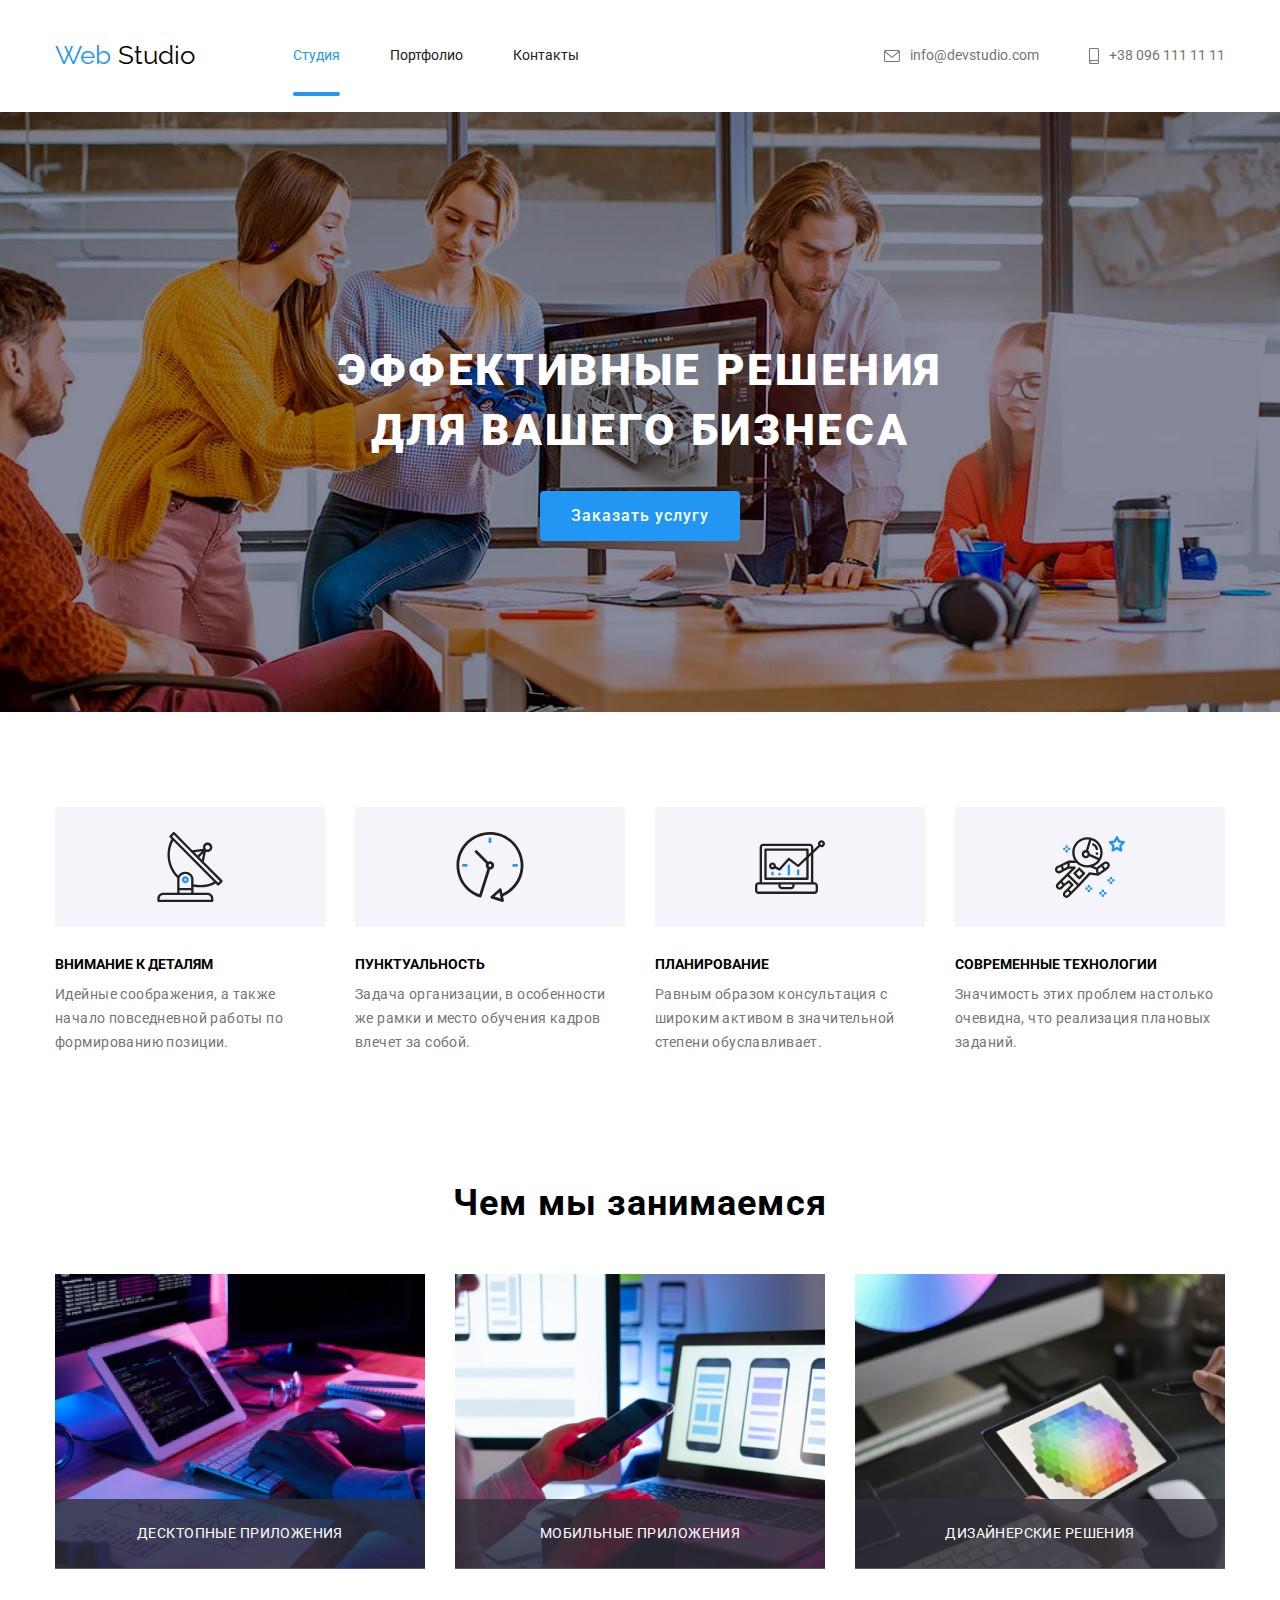
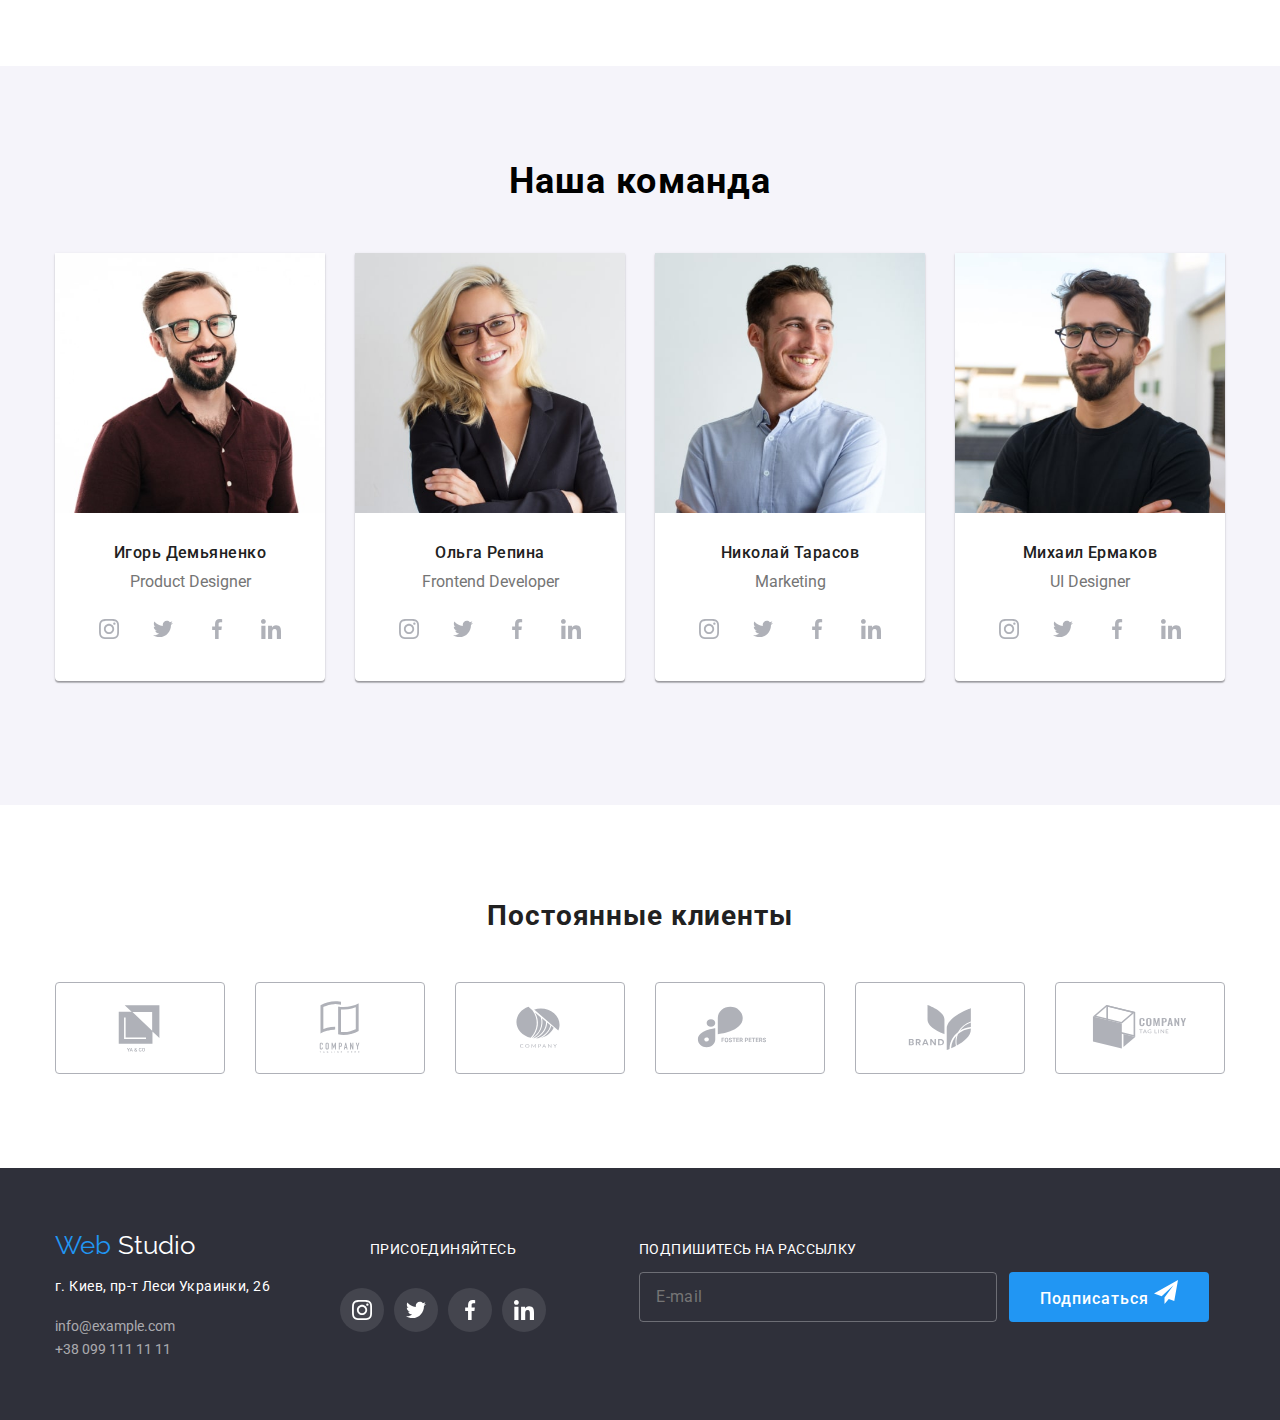
==== commit 3652dfa3: "ДЗ_8" ====
--- a/index.html
+++ b/index.html
@@ -31,65 +31,6 @@
              </svg> 
           </button>
 
-          <div>
-            <div class="mobile-nav">
-              <div class="container">
-              <button type=button class="menu-close">
-                <svg width="11" height="11" class="icon-vector">
-                  <use href="./images/icons.svg#icon-vector"></use>
-                </svg> 
-              </button>
-              <nav>
-                <ul class="mobile-menu__list">
-                  <li class="mobile-menu__item">
-                    <a href="" class="mobile-menu__link link">Студия</a>
-                  </li>
-                  <li class="mobile-menu__item">
-                    <a href="" class="mobile-menu__link link">Портфолио</a>
-                  </li>
-                  <li class="mobile-menu__item">
-                    <a href="" class="mobile-menu__link link">Контакты</a>
-                  </li>
-                  
-                  <div class="mobile-nav__bottom">             
-                  <ul class="mobile-contacts list">
-                    <li class="mobile-contacts__item">
-                      <a href="" class="mobile-contacts__link link">+38 096 111 11 11</a>
-                    </li>
-                    <li class="mobile-contacts__item">
-                      <a href="" class="mobile-contacts__link link">info@devstudio.com</a>
-                    </li>
-
-                    <ul class="mobile-media list">
-                      <li class="mobile-media__item">
-                        <a href="" class="mobile-media__link link">Instagram</a>
-                      </li>
-                      <li class="mobile-media__item">
-                        <a href="" class="mobile-media__link link">Twitter</a>
-                      </li>
-                      <li class="mobile-media__item">
-                        <a href="" class="mobile-media__link link">Facebook</a>
-                      </li>
-                      <li class="mobile-media__item">
-                        <a href="" class="mobile-media__link link">LinkedIn</a>
-                      </li>
-                    </div> 
-                    
-
-                </ul>
-              </nav>
-
-            </div>
-          </div>
-          </div>
-
-          <!-- <button data-modal-close class="close">
-            <svg width="40" height="40" class="header_button">
-              <use href="./images/icons.svg#icon-vector"></use>
-            </svg>
-          </button> -->
-
-
           <ul class="site-nav">
             <li class="site-nav__item">
               <a
@@ -151,12 +92,12 @@
 
     <main>
       
-      <!-- <section class="hero">
+      <section class="hero">
         <div class="container">
           <h1 class="hero__title">Эффективные решения <br>для вашего бизнеса</br></h1>
           <button class="button" data-modal-open>Заказать услугу</button>
         </div>
-      </section> -->
+      </section>
       
       <section class="section main__section">
         <div class="container">
@@ -670,7 +611,7 @@
         <nav>
           <ul class="mobile-menu list">
             <li class="mobile-menu__item">
-              <a href="./index.html" class="mobile-menu__link link">Студия</a>
+              <a href="./index.html" class="mobile-menu__link mobile-menu__link--active">Студия</a>
             </li>
             <li class="mobile-menu__item">
               <a href="./portfolio.html" class="mobile-menu__link link">Портфолио</a>
@@ -684,8 +625,9 @@
                 <a href="" class="mobile-contacts__link link">+38 096 111 11 11</a>
               </li>
               <li class="mobile-contacts__item">
-                <a href="" class="mobile-contacts__link link">info@devstudio.com</a>
+                <a href="" class="mobile-contacts__mail link">info@devstudio.com</a>
               </li>
+
 
               <ul class="mobile-media list">
                 <li class="mobile-media__item">
@@ -700,8 +642,7 @@
                 <li class="mobile-media__item">
                   <a href="" class="mobile-media__link link">LinkedIn</a>
                 </li>
-              
-
+              </ul> 
           </ul>
         </nav>
 
--- a/css/main.min.css
+++ b/css/main.min.css
@@ -1 +1 @@
-:root{--primary-text-color: #212121;--secondary-text-color: #757575;--third-text-color: rgba(255, 255, 255, 0.6);--title-text-color: #000000;--accent-color: #2196f3;--primary-white-color: #ffffff;--primary-bg-color: #ffffff;--secondary-bg-color: #2f303a;--third-bg-color: #f5f4fa;--border-color: #ECECEC;--border-cards-color: #E5E5E5}body{background-color:var(--primary-bg-color);color:var(--primary-text-color);font-family:Roboto,sans-serif}ul{list-style:none}.site-nav__item{position:relative;text-decoration:none;margin-right:50px}.container{padding-left:15px;padding-right:15px;margin-left:auto;margin-right:auto;width:100%}@media screen and (min-width: 480px){.container{width:480px}}@media screen and (min-width: 768px){.container{width:768px}}@media screen and (min-width: 1200px){.container{width:1200px}}p li ul h1 h2 h3{margin:0px;padding-left:0px}.header{display:flex;justify-content:space-between}.main-nav{padding-top:16px}.menu-open{position:absolute;width:40px;height:40px;top:0;right:0;margin-top:10px;margin-right:15px;background:#fff;border:#fff}.menu-open:hover,.menu-open:focus{fill:var(--accent-color);transition:opacity 250ms cubic-bezier(0.4, 0, 0.2, 1)}@media screen and (min-width: 480px){.main-nav{padding-top:16px}}@media screen and (min-width: 768px)and (max-width: 1199px){.menu-open{display:none}.main-nav{display:flex}.site-nav{margin-left:48px;font-size:14px;font-weight:500px}.logo{margin-top:26px}.auth-nav{flex-direction:column;padding-left:0px;padding-top:21px}.auth-nav__item{margin-bottom:10px}}@media screen and (min-width: 1200px){.menu-open{display:none}.logo{margin-top:24px}.main-nav{display:flex}.site-nav{padding-left:93px}.auth-nav{padding-left:255px;padding-top:32px}}.mobile-nav{position:absolute;background-color:var(--primary-bg-color);top:0;width:100vw;height:100vh}@media screen and (min-width: 768px){.mobile-nav{display:none}}.mobile-nav .container{position:relative;padding-top:40px;padding-bottom:40px;display:flex;flex-direction:column;justify-content:space-between;height:100%;background-color:#7fffd4}@media screen and (min-width: 480px){.mobile-nav .container{width:480px;height:100vh}}.mobile-nav .menu-close{position:absolute;width:40px;height:40px;top:0;right:0;margin-top:10;margin-right:15;background:#fff;border:#fff}.mobile-nav .menu-close:hover,.mobile-nav .menu-close:focus{fill:var(--accent-color);transition:opacity 250ms cubic-bezier(0.4, 0, 0.2, 1)}.mobile-nav.is-hidden{opacity:0;pointer-events:none}.mobile-menu{padding-left:0px}.mobile-menu__link{font-weight:500;font-size:40px;line-height:1.18;letter-spacing:.02em;text-decoration:none}.mobile-contacts{padding-left:0px}.mobile-contacts__link{font-weight:500;font-size:34px;line-height:1.18;letter-spacing:.02em;text-decoration:none;color:#2196f3}.mobile-media{display:flex;padding-left:0px}.logo{color:var(--title-text-color);font-family:Raleway,sans-serif;font-style:400;font-size:24px;line-height:1.19;text-decoration:none;width:134px;height:28px}@media screen and (min-width: 1200px){.logo{font-size:26px;width:145px;height:31px;font-weight:400}}.logo-web{color:var(--accent-color)}.site-nav{display:flex;margin-top:0px;margin-bottom:0px}@media screen and (max-width: 767px){.site-nav{display:none}}.site-nav__link{display:block;font-style:500;font-size:14px;line-height:1.14;text-decoration:none;padding-top:32px;padding-bottom:32px;color:var(--primary-text-color);transition-property:text;transition-duration:250ms;transition-timing-function:cubic-bezier(0.4, 0, 0.2, 1)}.site-nav__link--active{color:var(--accent-color)}.site-nav__link:hover,.site-nav__link:focus{color:var(--accent-color)}.site-nav__link--active::after{position:absolute;content:"";bottom:0px;left:0px;height:4px;width:100%;background-color:var(--accent-color);border-radius:2px}.site-nav__item:last-child{margin-right:0px}.auth-nav{display:flex;margin-bottom:0px;margin-top:0px;margin-left:auto}@media screen and (max-width: 767px){.auth-nav{display:none}}.auth-nav__link{color:var(--secondary-text-color);font-style:500;font-size:14px;line-height:1.14;text-decoration:none;display:flex;align-items:center;transition-property:color;transition-duration:250ms;transition-timing-function:cubic-bezier(0.4, 0, 0.2, 1)}.auth-nav__item{margin-left:50px}.auth-nav__ico{margin-right:10px;fill:currentColor}.auth-nav__item:last-child{margin-right:0px}.auth-nav__link:hover,.auth-nav__link:focus{color:var(--accent-color);transition-property:color;transition-duration:250ms;transition-timing-function:cubic-bezier(0.4, 0, 0.2, 1)}.auth-nav__link:hover .auth-nav__ico,.auth-nav__link:focus .auth-nav__ico{fill:var(--accent-color);transition-property:color;transition-duration:250ms;transition-timing-function:cubic-bezier(0.4, 0, 0.2, 1)}.hero{max-width:1600px;height:600px;background-image:url("../images/mobile/mob_hero_1x-min.jpg");margin-left:auto;margin-right:auto;background-position:center;background-repeat:no-repeat;background-size:cover}@media(min-device-pixel-ratio: 2),(-webkit-min-device-pixel-ratio: 2),(min-resolution: 192dpi),(min-resolution: 2dppx){.hero{background-image:url("../images/mobile/mob_hero_2x-min.jpg")}}@media(min-width: 480px){.hero{background-image:url("../images/mobile/mob_hero_1x-min.jpg")}}@media(min-device-pixel-ratio: 2)and (min-width: 480px),(-webkit-min-device-pixel-ratio: 2)and (min-width: 480px),(min-resolution: 192dpi)and (min-width: 480px),(min-resolution: 2dppx)and (min-width: 480px){.hero{background-image:url("../images/mobile/mob_hero_2x-min.jpg")}}@media(min-width: 768px){.hero{background-image:url("../images/tablet/tab_hero_1x-min.jpg")}}@media(min-device-pixel-ratio: 2)and (min-width: 768px),(-webkit-min-device-pixel-ratio: 2)and (min-width: 768px),(min-resolution: 192dpi)and (min-width: 768px),(min-resolution: 2dppx)and (min-width: 768px){.hero{background-image:url("../images/tablet/tab_hero_2x-min.jpg")}}@media(min-width: 480px){.hero{background-image:url("../images/desktop/desk_hero_1x-min.jpg")}}@media(min-device-pixel-ratio: 2)and (min-width: 1200px),(-webkit-min-device-pixel-ratio: 2)and (min-width: 1200px),(min-resolution: 192dpi)and (min-width: 1200px),(min-resolution: 2dppx)and (min-width: 1200px){.hero{background-image:url("../images/desktop/desk_hero_2x-min.jpg")}}.hero .container{padding-top:70px;padding-left:auto;padding-right:auto}@media(min-width: 480px){.hero .container{padding-top:118px}}@media(min-width: 768px){.hero .container{padding-top:118px}}@media(min-width: 1200px){.hero .container{padding-top:200px}}.hero__title{font-weight:900;font-size:26px;line-height:1.7;text-align:center;letter-spacing:.06em;text-transform:uppercase;color:var(--primary-white-color)}@media screen and (min-width: 480px){.hero__title{font-size:26px;line-height:1.7}}@media screen and (min-width: 768px){.hero__title{font-size:26px;line-height:1.6}}@media screen and (min-width: 1200px){.hero__title{font-size:44px;line-height:1.36}}.section{padding-top:60px;padding-bottom:60px}@media screen and (min-width: 1200px){.section{padding-top:94px;padding-bottom:94px}}.section__title{color:var(--title-text-color);font-weight:700;font-size:28px;line-height:1.18;letter-spacing:.03em;text-align:center;margin-top:0px;margin-bottom:30px}@media screen and (min-width: 480px){.section__title{font-size:28px;line-height:1.18;margin-bottom:30px}}@media screen and (min-width: 768px){.section__title{font-weight:700px;font-size:28px;line-height:1.18;margin-bottom:30px}}@media screen and (min-width: 1200px){.section__title{font-size:36px;line-height:1.17;margin-bottom:50px}}.hidden{visibility:hidden;width:1px;height:1px;margin-top:0;margin-bottom:0}.feature-list__item{margin-top:0px;margin-bottom:0px;padding-left:0px;width:100%}@media screen and (min-width: 768px){.feature-list__item{display:flex;flex-wrap:wrap;justify-content:space-between}}.feature-list__list{height:251px;width:100%;margin-bottom:30px}@media screen and (min-width: 480px){.feature-list__list{width:450px}}@media screen and (min-width: 768px){.feature-list__list{width:354px}}@media screen and (min-width: 1200px){.feature-list__list{width:270px}}.feature-list__icon{display:block;width:70px;height:70px}.feature-list__title{color:var(--title-text-color);font-weight:700;font-size:14px;line-height:1.14;text-transform:uppercase;margin-top:0px;margin-bottom:0px}.feature-list__text{color:var(--secondary-text-color);font-weight:400;font-size:14px;line-height:1.71;text-align:left;letter-spacing:.03em;width:270px;position:absolute;margin-top:10px;margin-bottom:0px}@media screen and (max-width: 767px){.feature-list__text{width:100%;padding-right:5px}}.feature-list__images{display:flex;align-items:center;justify-content:center;width:100%;height:120px;background:var(--third-bg-color);border-radius:4px;margin-bottom:30px}@media screen and (max-width: 1199px){.activity--section{display:none}}@media screen and (min-width: 1200px){.activity--section .activity{margin-top:50px;margin-bottom:0px;display:flex;padding-left:0px}.activity--section .activity__item{position:relative;margin-right:30px}.activity--section .activity__label{position:absolute;bottom:3px;padding-top:27px;width:370px;height:70px;background:rgba(47,48,58,.8)}.activity--section .activity__text{margin-top:0px;margin-bottom:0px;font-weight:700px;font-size:14px;line-height:1.14;text-align:center;letter-spacing:.03em;text-transform:uppercase;color:var(--primary-white-color)}.activity--section .activity-container{padding-left:auto;margin-left:auto;margin-right:auto;width:1170px;color:#7fffd4}.activity--section .activity__item:last-child{margin-left:0px}}.button{font-family:inherit;color:var(--primary-white-color);background-color:var(--accent-color);font-weight:500;font-size:16px;line-height:1.88;display:200,50;border:var(--accent-color);border-radius:4px;width:200px;height:50px;cursor:pointer;padding:10,32,10,32;margin-top:30;letter-spacing:.06em}.main__section{padding-bottom:0px}.section--inverse{background-color:var(--third-bg-color)}.team{margin-top:50px;padding-left:0px;margin-bottom:0px;width:100%}@media screen and (min-width: 768px){.team{display:flex;flex-wrap:wrap;justify-content:space-between}}.team__list{width:100%;margin-bottom:30px;border:1px solid var(--border-cards-color) #e5e5e5;background-color:var(--primary-bg-color);box-shadow:0px 1px 3px rgba(0,0,0,.12),0px 1px 1px rgba(0,0,0,.14),0px 2px 1px rgba(0,0,0,.2);border-radius:0px 0px 4px 4px;margin-right:30px}@media screen and (min-width: 480px){.team__list{width:450px}}@media screen and (min-width: 768px){.team__list{width:354px;margin-right:0px}}@media screen and (min-width: 1200px){.team__list{width:270px}}.team__item{padding:30px 32px 30px 32px;border-top:0px}.team__image{display:block;width:100%}@media screen and (min-width: 480px){.team__image{width:450px;height:460px}}@media screen and (min-width: 768px){.team__image{width:354px;height:374px}}@media screen and (min-width: 1200px){.team__image{width:270px;height:260px}}.team__label{color:var(--primary-text-color);font-weight:500;font-size:16px;line-height:1.19;letter-spacing:.03em;text-align:center;margin-top:0px;margin-bottom:0px;height:19px}.team__text{color:var(--secondary-text-color);font-weight:400;font-size:16px;line-height:1.19;text-align:center;margin-top:10px;margin-bottom:0px}.social-netw{padding:0px;display:flex;justify-content:space-between;align-items:center;text-align:center;margin-top:16px;width:206px}.social-netw__item{display:flex;justify-content:center;align-items:center;margin-right:10px;width:44px;height:44px;border-radius:50%;color:#afb1b8;transition-property:background-color;transition-duration:250ms;transition-timing-function:cubic-bezier(0.4, 0, 0.2, 1)}.social-netw__icon{width:20px;height:20px;fill:currentColor}.social-netw__icon .fill{transition-property:color;transition-duration:250ms;transition-timing-function:cubic-bezier(0.4, 0, 0.2, 1)}.social-netw__item:last-child{margin-right:0px}.social-netw__item:hover,.social-netw__item:focus{background:var(--accent-color);color:var(--primary-white-color)}.clients__title{font-weight:700px;font-size:28px;line-height:1.18;text-align:center;letter-spacing:.03em;margin-top:0px;margin-bottom:50px}.clients__list{display:flex;flex-wrap:wrap;justify-content:space-between;margin-top:0px;margin-bottom:0px;padding-left:0px}.clients__item{display:flex;justify-content:center;height:92px;margin-top:0px;margin-bottom:30px}@media screen and (min-width: 1200px){.clients__item{margin-bottom:0px}}.clients__link{display:flex;justify-content:center;align-items:center;width:210px;height:92px;color:#afb1b8;border:1px solid #afb1b8;box-sizing:border-box;border-radius:4px;transition-property:color;transition-duration:250ms;transition-timing-function:cubic-bezier(0.4, 0, 0.2, 1)}@media screen and (min-width: 768px){.clients__link{width:226px}}@media screen and (min-width: 1200px){.clients__link{width:170px}}.clients__icon{width:106px;height:60px;fill:currentColor}.clients__list:first-child{margin-left:0px}.clients__link:hover,.clients__link:focus{color:var(--accent-color);border-color:var(--accent-color)}.footer{background-color:var(--secondary-bg-color);margin-bottom:0px}.footer__container{display:block;text-align:center;padding-top:60px;padding-bottom:60px;padding-left:15px}.footer__logo-studio{color:var(--primary-white-color)}.footer__list{padding-left:0px;margin-bottom:0px}.footer__link{color:var(--third-text-color);font-weight:400;font-size:14px;line-height:1.71;font-style:normal;text-decoration:none}.footer-social{display:flex;flex-direction:column;align-items:center;margin-right:0px;margin-top:60px}.footer-social__title{font-size:14px;line-height:1.14;letter-spacing:.03em;text-transform:uppercase;color:var(--primary-white-color)}.footer-social__social-netw__item{color:var(--primary-white-color);background:rgba(255,255,255,.1)}.address{color:var(--primary-white-color);font-weight:400;font-size:14px;line-height:1.71;letter-spacing:.03em;font-style:normal;margin-bottom:0px}@media screen and (min-width: 768px){.footer__container{display:flex;align-items:baseline;flex-wrap:wrap;padding-left:76px}.footer-social{margin-left:165px;margin-top:0px}.subscription{padding-left:90px;padding-right:137px}}@media screen and (min-width: 1200px){.footer{background-color:var(--secondary-bg-color);margin-bottom:0px;height:252px}.footer__container{padding-left:15px;display:flex;align-items:baseline;height:252px;padding-top:60px;padding-bottom:60px;text-align:left}.footer__logo-studio{color:var(--primary-white-color)}.footer__list{padding-left:0px;margin-bottom:0px}.footer__link{color:var(--third-text-color);font-weight:400;font-size:14px;line-height:1.71;font-style:normal;text-decoration:none}.footer-social{width:206px;margin-left:70px}.footer-social__title{font-size:14px;line-height:1.14;letter-spacing:.03em;text-transform:uppercase;color:var(--primary-white-color)}.footer-social__social-netw__item{color:var(--primary-white-color);background:rgba(255,255,255,.1)}.address{color:var(--primary-white-color);font-weight:400;font-size:14px;line-height:1.71;letter-spacing:.03em;font-style:normal;margin-bottom:0px}}.subscription{margin-top:60px}.subscription__title{font-size:14px;line-height:1.14;letter-spacing:.03em;text-transform:uppercase;color:var(--primary-white-color)}.subscription__icon{align-items:stretch;width:24px;height:24px;fill:var(--primary-white-color)}.subscription__button{display:inline-flex;align-items:center;font-weight:700px;margin-top:20px}.subscription__input{width:100%;height:50px;outline:none;border-radius:4px;border:1px solid rgba(255,255,255,.3);padding-left:16px;font-size:16px;line-height:1.22;letter-spacing:.03em;fill:solid rgba(255,255,255,.6);align-items:inside;margin-right:12px;background-color:transparent}@media screen and (min-width: 768px){.subscription__input{width:450px}}.subscription__content{background-color:transparent}.subscription__input::-moz-placeholder{background-color:transparent}.subscription__input:-ms-input-placeholder{background-color:transparent}.subscription__input::placeholder{background-color:transparent}@media screen and (min-width: 1200px){.subscription{margin-top:0px;margin-left:93px;padding-left:0px;padding-right:0px}.subscription__title{font-size:14px;line-height:1.14;letter-spacing:.03em;text-transform:uppercase;color:var(--primary-white-color)}.subscription__icon{align-items:stretch;width:24px;height:24px;fill:var(--primary-white-color)}.subscription__button{display:inline-flex;align-items:center;font-weight:700px;margin-top:0px}.subscription__input{width:358px;height:50px;outline:none;border-radius:4px;border:1px solid rgba(255,255,255,.3);padding-left:16px;font-size:16px;line-height:1.22;letter-spacing:.03em;fill:solid rgba(255,255,255,.6);align-items:inside;margin-right:12px;background-color:transparent}.subscription__content{background-color:transparent}.subscription__group{display:flex;flex-direction:row}.subscription__input::-moz-placeholder{background-color:transparent}.subscription__input:-ms-input-placeholder{background-color:transparent}.subscription__input::placeholder{background-color:transparent}}.select{display:flex;flex-wrap:wrap;justify-content:left;margin-top:0px;margin-bottom:25px;text-align:center;padding-left:0px}@media screen and (min-width: 768px){.select{justify-content:center}}.select-button__link{margin-bottom:15px;color:var(--primary-text-color);background-color:var(--third-bg-color);font-weight:500;font-size:16px;line-height:1.63;text-align:center;letter-spacing:.03em;padding-left:22px;padding-right:22px;padding-top:6px;padding-bottom:6px;margin-right:8px;border:1px solid var(--third-bg-color);border-radius:4px;height:38px;display:block;transition-property:box-shadow;transition-duration:250ms;transition-timing-function:cubic-bezier(0.4, 0, 0.2, 1)}.select-button__link:hover,.select-button__link:focus{background:var(--accent-color);box-shadow:0px 3px 1px rgba(0,0,0,.1),0px 1px 2px rgba(0,0,0,.08),0px 2px 2px rgba(0,0,0,.12);border:var(--accent-color);border-radius:4px;font-weight:500;font-size:16px;line-height:1.63;text-align:center;letter-spacing:.03em;color:#fff}.cards{padding-left:0px;margin-top:0px;margin-bottom:0px}@media screen and (min-width: 768px){.cards{width:768px;display:flex;flex-wrap:wrap;justify-content:space-between}}@media screen and (min-width: 1200px){.cards{width:1200px;display:flex;flex-wrap:wrap;justify-content:space-between}}.cards__item{margin-top:30px;height:404px;margin-top:30px;margin-bottom:0px;margin-left:0px;padding-left:0px;box-sizing:border-box;border:1px solid var(--border-cards-color);transition-property:box-shadow;transition-duration:250ms;transition-timing-function:cubic-bezier(0.4, 0, 0.2, 1)}@media screen and (min-width: 480px){.cards__item{width:450px}}@media screen and (min-width: 768px){.cards__item{width:354px;display:flex}}@media screen and (min-width: 1200px){.cards__item{width:370px;margin-right:0px}}.cards__top{position:relative;overflow:hidden;height:294px}@media screen and (min-width: 480px){.cards__top{width:450px}}@media screen and (min-width: 768px){.cards__top{width:354px}}@media screen and (min-width: 1200px){.cards__top{width:370px}}.hower-overlay{position:absolute;top:0px;width:370px;height:294px;background:rgba(33,150,243,.9);padding-top:63px;padding-right:24px;padding-bottom:63px;padding-left:24px;transform:translateY(102%);transition:transform 250ms cubic-bezier(0.4, 0, 0.2, 1)}@media screen and (min-width: 480px){.hower-overlay{width:450px}}@media screen and (min-width: 768px){.hower-overlay{width:354px}}@media screen and (min-width: 1200px){.hower-overlay{width:370px}}.hower-overlay__inform{position:absolute;width:322px;height:168px;font-weight:400px;font-size:18px;line-height:28px;letter-spacing:.03em;color:var(--primary-white-color);margin-bottom:0px;margin-top:0px}.cards__bottom{padding-left:24px}.cards__bottom .text{letter-spacing:.06em;font-weight:bold;font-size:18px;line-height:2}.cards__item:nth-child(3n){margin-right:0px}.cards__item:hover,.cards__item:focus{box-shadow:0px 1px 1px rgba(0,0,0,.12),0px 4px 4px rgba(0,0,0,.06),1px 4px 6px rgba(0,0,0,.16);transform:translateY(0)}.cards__item:hover .hower-overlay{transform:translateY(0)}.backdrop{position:fixed;top:0;left:0;width:100%;height:100%;background-color:rgba(0,0,0,.2);opacity:1;transition:opacity 250ms cubic-bezier(0.4, 0, 0.2, 1)}.backdrop.is-hidden{opacity:0;pointer-events:none}.backdrop.is-hidden .modal{transform:translate(-50%, -50%) scale(0.9)}.modal{position:relative;top:50%;left:50%;height:581px;width:528px;background-color:#fff;border-radius:4px;transform:translate(-50%, -50%) scale(1);transition:transform 250ms cubic-bezier(0.4, 0, 0.2, 1);padding:40px}.modal .close{position:absolute;width:30px;height:30px;background:#fff;border:1px solid rgba(0,0,0,.1);box-sizing:border-box;border-radius:50%;margin-top:8px;margin-right:8px;top:0;right:0}.modal-title__text{font-weight:700px;font-size:20px;line-height:1.15;text-align:center;letter-spacing:.03em;color:var(--primary-text-color);margin-top:0px;margin-bottom:12px}.icon-vector:hover,.icon-vector:focus{fill:var(--accent-color);transition:opacity 250ms cubic-bezier(0.4, 0, 0.2, 1)}.contact-form__input{display:block;width:100%;height:40px;border:1px solid rgba(33,33,33,.2);box-sizing:border-box;border-radius:4px;margin-bottom:10px;padding:11px 12px 11px 42px}.contact-form__text{font-weight:400px;font-size:12px;line-height:1.17;letter-spacing:.01em;color:#757575;margin-bottom:4px}.contact-form__field{position:relative;display:flex;flex-direction:column}.contact-form__img{position:absolute;top:55%;left:15px;transform:translateY(-50%);width:18px;height:18px}.comment{display:block;width:100%;height:120px;border:1px solid rgba(33,33,33,.2);box-sizing:border-box;border-radius:4px;resize:none;padding:12px 16px 12px 16px;outline:none;margin-top:4px}.contact-form__input:focus{outline:none;border:1px solid var(--accent-color);transition:opacity 250ms cubic-bezier(0.4, 0, 0.2, 1)}.contact-form__input:focus+.contact-form__img{color:var(--accent-color);fill:var(--accent-color);transition:opacity 250ms cubic-bezier(0.4, 0, 0.2, 1)}.comment:focus{border:1px solid var(--accent-color);transition:opacity 250ms cubic-bezier(0.4, 0, 0.2, 1)}textarea::-moz-placeholder{font-weight:400px;font-size:14px;line-height:1.17;letter-spacing:.01em;color:rgba(117,117,117,.5)}textarea:-ms-input-placeholder{font-weight:400px;font-size:14px;line-height:1.17;letter-spacing:.01em;color:rgba(117,117,117,.5)}textarea::placeholder{font-weight:400px;font-size:14px;line-height:1.17;letter-spacing:.01em;color:rgba(117,117,117,.5)}.form-checkbox{display:flex;align-items:center;position:relative;margin-top:20px;margin-bottom:30px;margin-left:12px;padding-left:auto;text-align:center;font-weight:400px;font-size:14px;line-height:1.71;letter-spacing:.03em;color:#757575}.form-checkbox__icon{display:inline-block;width:16px;height:15px;border:2px solid #2a2a2a;border-radius:4px}.form-checkbox__underline{color:var(--accent-color);text-decoration:underline}.consent{margin-left:7px}.checkbox{-webkit-appearance:none;-moz-appearance:none;appearance:none;position:absolute}.checkbox__text{display:inline-block;align-items:center;font-weight:400px;font-size:14px;line-height:1.71;letter-spacing:.03em;color:#757575}.checkbox:checked+.form-checkbox__icon{border-color:transparent;background-color:var(--accent-color);background-image:url("../images/icons_for_svg/icon_check.svg");background-size:contain;background-origin:border-box}.form-checkbox:focus-within>.form_img{border-color:var(--primary-white-color);opacity:0}.form-button{padding-left:auto;text-align:center;filter:drop-shadow(0px 4px 4px rgba(0, 0, 0, 0.25))}/*# sourceMappingURL=main.min.css.map */+:root{--primary-text-color: #212121;--secondary-text-color: #757575;--third-text-color: rgba(255, 255, 255, 0.6);--title-text-color: #000000;--accent-color: #2196f3;--primary-white-color: #ffffff;--primary-bg-color: #ffffff;--secondary-bg-color: #2f303a;--third-bg-color: #f5f4fa;--border-color: #ECECEC;--border-cards-color: #E5E5E5}body{background-color:var(--primary-bg-color);color:var(--primary-text-color);font-family:Roboto,sans-serif}ul{list-style:none}.site-nav__item{position:relative;text-decoration:none;margin-right:50px}.container{padding-left:15px;padding-right:15px;margin-left:auto;margin-right:auto;width:100%}@media screen and (min-width: 480px){.container{width:480px}}@media screen and (min-width: 768px){.container{width:768px}}@media screen and (min-width: 1200px){.container{width:1200px}}p li ul h1 h2 h3{margin:0px;padding-left:0px}.header{display:flex;justify-content:space-between;padding-bottom:16px}.main-nav{padding-top:16px}.menu-open{position:absolute;width:40px;height:40px;top:0;right:0;margin-top:7px;margin-right:15px;background:#fff;border:#fff}.menu-open:hover,.menu-open:focus{fill:var(--accent-color);transition:opacity 250ms cubic-bezier(0.4, 0, 0.2, 1)}@media screen and (min-width: 480px){.main-nav{padding-top:16px}}@media screen and (min-width: 768px)and (max-width: 1199px){.menu-open{display:none}.main-nav{display:flex}.site-nav{margin-left:48px;font-size:14px;font-weight:500px}.logo{margin-top:26px}.auth-nav{flex-direction:column;padding-left:0px;padding-top:21px}.auth-nav__item{margin-bottom:10px}}@media screen and (min-width: 1200px){.menu-open{display:none}.logo{margin-top:24px}.main-nav{display:flex}.site-nav{padding-left:93px}.auth-nav{padding-left:255px;padding-top:32px}}.mobile-nav{position:absolute;background-color:var(--primary-bg-color);top:0;width:100vw;height:100vh}@media screen and (min-width: 768px){.mobile-nav{display:none}}.mobile-nav .container{position:relative;padding-top:40px;padding-bottom:40px;display:flex;flex-direction:column;justify-content:space-between;height:100%}.mobile-nav .menu-close{position:absolute;width:40px;height:40px;top:10px;right:10px;background:#fff;border:#fff}.mobile-nav .menu-close:hover,.mobile-nav .menu-close:focus{fill:var(--accent-color);transition:opacity 250ms cubic-bezier(0.4, 0, 0.2, 1)}.mobile-nav.is-hidden{opacity:0;pointer-events:none}.mobile-menu{padding-left:25px;margin-top:5px}.mobile-menu__item{margin-bottom:32px}.mobile-menu__link{font-weight:500;font-size:40px;line-height:1.18;letter-spacing:.02em;text-decoration:none}.mobile-menu__link__link--active{color:var(--accent-color)}.mobile-menu__link--active{color:var(--accent-color)}.mobile-contacts{position:absolute;bottom:0;text-decoration:none;padding-left:0px;padding-bottom:40px}.mobile-contacts__item{margin-top:32px}.mobile-contacts__link{font-weight:500;font-size:34px;line-height:1.18;letter-spacing:.02em;text-decoration:none;color:#2196f3}.mobile-contacts__mail{font-weight:500;font-size:24px;line-height:28px;letter-spacing:.02em;text-decoration:none;color:#757575}.mobile-media{display:flex;padding-left:0px;margin-top:64px}.mobile-media__link{display:flex;text-decoration:none;color:#2196f3;font-size:18px;line-height:1.22;letter-spacing:.02em;height:22px;padding-right:10px;margin-right:10px;border-right:1px solid rgba(33,33,33,.2)}.logo{color:var(--title-text-color);font-family:Raleway,sans-serif;font-style:400;font-size:24px;line-height:1.19;text-decoration:none;width:134px;height:28px}@media screen and (min-width: 1200px){.logo{font-size:26px;width:145px;height:31px;font-weight:400}}.logo-web{color:var(--accent-color)}.site-nav{display:flex;margin-top:0px;margin-bottom:0px}@media screen and (max-width: 767px){.site-nav{display:none}}.site-nav__link{display:block;font-style:500;font-size:14px;line-height:1.14;text-decoration:none;padding-top:32px;padding-bottom:32px;color:var(--primary-text-color);transition-property:text;transition-duration:250ms;transition-timing-function:cubic-bezier(0.4, 0, 0.2, 1)}.site-nav__link--active{color:var(--accent-color)}.site-nav__link:hover,.site-nav__link:focus{color:var(--accent-color)}.site-nav__link--active::after{position:absolute;content:"";bottom:0px;left:0px;height:4px;width:100%;background-color:var(--accent-color);border-radius:2px}.site-nav__item:last-child{margin-right:0px}.auth-nav{display:flex;margin-bottom:0px;margin-top:0px;margin-left:auto}@media screen and (max-width: 767px){.auth-nav{display:none}}.auth-nav__link{color:var(--secondary-text-color);font-style:500;font-size:14px;line-height:1.14;text-decoration:none;display:flex;align-items:center;transition-property:color;transition-duration:250ms;transition-timing-function:cubic-bezier(0.4, 0, 0.2, 1)}.auth-nav__item{margin-left:50px}.auth-nav__ico{margin-right:10px;fill:currentColor}.auth-nav__item:last-child{margin-right:0px}.auth-nav__link:hover,.auth-nav__link:focus{color:var(--accent-color);transition-property:color;transition-duration:250ms;transition-timing-function:cubic-bezier(0.4, 0, 0.2, 1)}.auth-nav__link:hover .auth-nav__ico,.auth-nav__link:focus .auth-nav__ico{fill:var(--accent-color);transition-property:color;transition-duration:250ms;transition-timing-function:cubic-bezier(0.4, 0, 0.2, 1)}.hero{max-width:1600px;height:400px;background-image:url("../images/mobile/mob_hero_1x-min.jpg");margin-left:auto;margin-right:auto;background-position:center;background-repeat:no-repeat;background-size:cover}@media screen and (min-width: 1200px){.hero{height:600px}}@media(min-device-pixel-ratio: 2),(-webkit-min-device-pixel-ratio: 2),(min-resolution: 192dpi),(min-resolution: 2dppx){.hero{background-image:url("../images/mobile/mob_hero_2x-min.jpg")}}@media(min-width: 480px){.hero{background-image:url("../images/mobile/mob_hero_1x-min.jpg")}}@media(min-device-pixel-ratio: 2)and (min-width: 480px),(-webkit-min-device-pixel-ratio: 2)and (min-width: 480px),(min-resolution: 192dpi)and (min-width: 480px),(min-resolution: 2dppx)and (min-width: 480px){.hero{background-image:url("../images/mobile/mob_hero_2x-min.jpg")}}@media(min-width: 768px){.hero{background-image:url("../images/tablet/tab_hero_1x-min.jpg")}}@media(min-device-pixel-ratio: 2)and (min-width: 768px),(-webkit-min-device-pixel-ratio: 2)and (min-width: 768px),(min-resolution: 192dpi)and (min-width: 768px),(min-resolution: 2dppx)and (min-width: 768px){.hero{background-image:url("../images/tablet/tab_hero_2x-min.jpg")}}@media(min-width: 480px){.hero{background-image:url("../images/desktop/desk_hero_1x-min.jpg")}}@media(min-device-pixel-ratio: 2)and (min-width: 1200px),(-webkit-min-device-pixel-ratio: 2)and (min-width: 1200px),(min-resolution: 192dpi)and (min-width: 1200px),(min-resolution: 2dppx)and (min-width: 1200px){.hero{background-image:url("../images/desktop/desk_hero_2x-min.jpg")}}.hero .container{padding-top:96px;padding-left:auto;padding-right:auto}@media(min-width: 480px){.hero .container{padding-top:118px}}@media(min-width: 768px){.hero .container{padding-top:118px}}@media(min-width: 1200px){.hero .container{padding-top:200px}}.hero__title{font-weight:900;font-size:26px;line-height:1.7;text-align:center;letter-spacing:.06em;text-transform:uppercase;color:var(--primary-white-color)}@media screen and (min-width: 480px){.hero__title{font-size:26px;line-height:1.7}}@media screen and (min-width: 768px){.hero__title{font-size:26px;line-height:1.6}}@media screen and (min-width: 1200px){.hero__title{font-size:44px;line-height:1.36}}.hero .button{display:block;margin-right:auto;margin-left:auto}.section{padding-top:60px;padding-bottom:60px}@media screen and (min-width: 1200px){.section{padding-top:94px;padding-bottom:94px}}.section__title{color:var(--title-text-color);font-weight:700;font-size:28px;line-height:1.18;letter-spacing:.03em;text-align:center;margin-top:0px;margin-bottom:30px}@media screen and (min-width: 480px){.section__title{font-size:28px;line-height:1.18;margin-bottom:30px}}@media screen and (min-width: 768px){.section__title{font-weight:700px;font-size:28px;line-height:1.18;margin-bottom:30px}}@media screen and (min-width: 1200px){.section__title{font-size:36px;line-height:1.17;margin-bottom:50px}}.hidden{visibility:hidden;width:1px;height:1px;margin-top:0;margin-bottom:0}.feature-list__item{margin-top:0px;margin-bottom:0px;padding-left:0px;width:100%}@media screen and (min-width: 768px){.feature-list__item{display:flex;flex-wrap:wrap;justify-content:space-between}}.feature-list__list{height:251px;width:100%;margin-bottom:30px}@media screen and (min-width: 480px){.feature-list__list{width:450px}}@media screen and (min-width: 768px){.feature-list__list{width:354px}}@media screen and (min-width: 1200px){.feature-list__list{width:270px}}.feature-list__icon{display:block;width:70px;height:70px}.feature-list__title{color:var(--title-text-color);font-weight:700;font-size:14px;line-height:1.14;text-transform:uppercase;margin-top:0px;margin-bottom:0px}.feature-list__text{color:var(--secondary-text-color);font-weight:400;font-size:14px;line-height:1.71;text-align:left;letter-spacing:.03em;width:270px;position:absolute;margin-top:10px;margin-bottom:0px}@media screen and (max-width: 767px){.feature-list__text{width:100%;padding-right:5px}}.feature-list__images{display:flex;align-items:center;justify-content:center;width:100%;height:120px;background:var(--third-bg-color);border-radius:4px;margin-bottom:30px}@media screen and (max-width: 1199px){.activity--section{display:none}}@media screen and (min-width: 1200px){.activity--section .activity{margin-top:50px;margin-bottom:0px;display:flex;padding-left:0px}.activity--section .activity__item{position:relative;margin-right:30px}.activity--section .activity__label{position:absolute;bottom:3px;padding-top:27px;width:370px;height:70px;background:rgba(47,48,58,.8)}.activity--section .activity__text{margin-top:0px;margin-bottom:0px;font-weight:700px;font-size:14px;line-height:1.14;text-align:center;letter-spacing:.03em;text-transform:uppercase;color:var(--primary-white-color)}.activity--section .activity-container{padding-left:auto;margin-left:auto;margin-right:auto;width:1170px;color:#7fffd4}.activity--section .activity__item:last-child{margin-left:0px}}.button{font-family:inherit;color:var(--primary-white-color);background-color:var(--accent-color);font-weight:500;font-size:16px;line-height:1.88;display:200,50;border:var(--accent-color);border-radius:4px;width:200px;height:50px;cursor:pointer;padding:10,32,10,32;margin-top:30;letter-spacing:.06em}.main__section{padding-bottom:0px}.section--inverse{background-color:var(--third-bg-color)}.team{margin-top:50px;padding-left:0px;margin-bottom:0px;width:100%}@media screen and (min-width: 768px){.team{display:flex;flex-wrap:wrap;justify-content:space-between}}.team__list{width:100%;margin-bottom:30px;border:1px solid var(--border-cards-color) #e5e5e5;background-color:var(--primary-bg-color);box-shadow:0px 1px 3px rgba(0,0,0,.12),0px 1px 1px rgba(0,0,0,.14),0px 2px 1px rgba(0,0,0,.2);border-radius:0px 0px 4px 4px;margin-right:30px}@media screen and (min-width: 480px){.team__list{width:450px}}@media screen and (min-width: 768px){.team__list{width:354px;margin-right:0px}}@media screen and (min-width: 1200px){.team__list{width:270px}}.team__item{padding:30px 32px 30px 32px;border-top:0px}.team__image{display:block;width:100%}@media screen and (min-width: 480px){.team__image{width:450px;height:460px}}@media screen and (min-width: 768px){.team__image{width:354px;height:374px}}@media screen and (min-width: 1200px){.team__image{width:270px;height:260px}}.team__label{color:var(--primary-text-color);font-weight:500;font-size:16px;line-height:1.19;letter-spacing:.03em;text-align:center;margin-top:0px;margin-bottom:0px;height:19px}.team__text{color:var(--secondary-text-color);font-weight:400;font-size:16px;line-height:1.19;text-align:center;margin-top:10px;margin-bottom:0px}.social-netw{padding:0px;display:flex;justify-content:space-between;align-items:center;text-align:center;margin-top:16px;width:206px}.social-netw__item{display:flex;justify-content:center;align-items:center;margin-right:10px;width:44px;height:44px;border-radius:50%;color:#afb1b8;transition-property:background-color;transition-duration:250ms;transition-timing-function:cubic-bezier(0.4, 0, 0.2, 1)}.social-netw__icon{width:20px;height:20px;fill:currentColor}.social-netw__icon .fill{transition-property:color;transition-duration:250ms;transition-timing-function:cubic-bezier(0.4, 0, 0.2, 1)}.social-netw__item:last-child{margin-right:0px}.social-netw__item:hover,.social-netw__item:focus{background:var(--accent-color);color:var(--primary-white-color)}.clients__title{font-weight:700px;font-size:28px;line-height:1.18;text-align:center;letter-spacing:.03em;margin-top:0px;margin-bottom:50px}.clients__list{display:flex;flex-wrap:wrap;justify-content:space-between;margin-top:0px;margin-bottom:0px;padding-left:0px}.clients__item{display:flex;justify-content:center;height:92px;margin-top:0px;margin-bottom:30px}@media screen and (min-width: 1200px){.clients__item{margin-bottom:0px}}.clients__link{display:flex;justify-content:center;align-items:center;width:210px;height:92px;color:#afb1b8;border:1px solid #afb1b8;box-sizing:border-box;border-radius:4px;transition-property:color;transition-duration:250ms;transition-timing-function:cubic-bezier(0.4, 0, 0.2, 1)}@media screen and (min-width: 768px){.clients__link{width:226px}}@media screen and (min-width: 1200px){.clients__link{width:170px}}.clients__icon{width:106px;height:60px;fill:currentColor}.clients__list:first-child{margin-left:0px}.clients__link:hover,.clients__link:focus{color:var(--accent-color);border-color:var(--accent-color)}.footer{background-color:var(--secondary-bg-color);margin-bottom:0px}.footer__container{display:block;text-align:center;padding-top:60px;padding-bottom:60px;padding-left:15px}.footer__logo-studio{color:var(--primary-white-color)}.footer__list{padding-left:0px;margin-bottom:0px}.footer__link{color:var(--third-text-color);font-weight:400;font-size:14px;line-height:1.71;font-style:normal;text-decoration:none}.footer-social{display:flex;flex-direction:column;align-items:center;margin-right:0px;margin-top:60px}.footer-social__title{font-size:14px;line-height:1.14;letter-spacing:.03em;text-transform:uppercase;color:var(--primary-white-color)}.footer-social__social-netw__item{color:var(--primary-white-color);background:rgba(255,255,255,.1)}.address{color:var(--primary-white-color);font-weight:400;font-size:14px;line-height:1.71;letter-spacing:.03em;font-style:normal;margin-bottom:0px}@media screen and (min-width: 768px){.footer__container{display:flex;align-items:baseline;flex-wrap:wrap;padding-left:76px}.footer-social{margin-left:165px;margin-top:0px}.subscription{padding-left:90px;padding-right:137px}}@media screen and (min-width: 1200px){.footer{background-color:var(--secondary-bg-color);margin-bottom:0px;height:252px}.footer__container{padding-left:15px;display:flex;align-items:baseline;height:252px;padding-top:60px;padding-bottom:60px;text-align:left}.footer__logo-studio{color:var(--primary-white-color)}.footer__list{padding-left:0px;margin-bottom:0px}.footer__link{color:var(--third-text-color);font-weight:400;font-size:14px;line-height:1.71;font-style:normal;text-decoration:none}.footer-social{width:206px;margin-left:70px}.footer-social__title{font-size:14px;line-height:1.14;letter-spacing:.03em;text-transform:uppercase;color:var(--primary-white-color)}.footer-social__social-netw__item{color:var(--primary-white-color);background:rgba(255,255,255,.1)}.address{color:var(--primary-white-color);font-weight:400;font-size:14px;line-height:1.71;letter-spacing:.03em;font-style:normal;margin-bottom:0px}}.subscription{margin-top:60px}.subscription__title{font-size:14px;line-height:1.14;letter-spacing:.03em;text-transform:uppercase;color:var(--primary-white-color)}.subscription__icon{align-items:stretch;width:24px;height:24px;fill:var(--primary-white-color)}.subscription__button{display:inline-flex;align-items:center;font-weight:700px;margin-top:20px}.subscription__input{width:100%;height:50px;outline:none;border-radius:4px;border:1px solid rgba(255,255,255,.3);padding-left:16px;font-size:16px;line-height:1.22;letter-spacing:.03em;fill:solid rgba(255,255,255,.6);align-items:inside;margin-right:12px;background-color:transparent}@media screen and (min-width: 768px){.subscription__input{width:450px}}.subscription__content{background-color:transparent}.subscription__input::-moz-placeholder{background-color:transparent}.subscription__input:-ms-input-placeholder{background-color:transparent}.subscription__input::placeholder{background-color:transparent}@media screen and (min-width: 1200px){.subscription{margin-top:0px;margin-left:93px;padding-left:0px;padding-right:0px}.subscription__title{font-size:14px;line-height:1.14;letter-spacing:.03em;text-transform:uppercase;color:var(--primary-white-color)}.subscription__icon{align-items:stretch;width:24px;height:24px;fill:var(--primary-white-color)}.subscription__button{display:inline-flex;align-items:center;font-weight:700px;margin-top:0px}.subscription__input{width:358px;height:50px;outline:none;border-radius:4px;border:1px solid rgba(255,255,255,.3);padding-left:16px;font-size:16px;line-height:1.22;letter-spacing:.03em;fill:solid rgba(255,255,255,.6);align-items:inside;margin-right:12px;background-color:transparent}.subscription__content{background-color:transparent}.subscription__group{display:flex;flex-direction:row}.subscription__input::-moz-placeholder{background-color:transparent}.subscription__input:-ms-input-placeholder{background-color:transparent}.subscription__input::placeholder{background-color:transparent}}.select{display:flex;flex-wrap:wrap;justify-content:left;margin-top:0px;margin-bottom:25px;text-align:center;padding-left:0px}@media screen and (min-width: 768px){.select{justify-content:center}}.select-button__link{margin-bottom:15px;color:var(--primary-text-color);background-color:var(--third-bg-color);font-weight:500;font-size:16px;line-height:1.63;text-align:center;letter-spacing:.03em;padding-left:22px;padding-right:22px;padding-top:6px;padding-bottom:6px;margin-right:8px;border:1px solid var(--third-bg-color);border-radius:4px;height:38px;display:block;transition-property:box-shadow;transition-duration:250ms;transition-timing-function:cubic-bezier(0.4, 0, 0.2, 1)}.select-button__link:hover,.select-button__link:focus{background:var(--accent-color);box-shadow:0px 3px 1px rgba(0,0,0,.1),0px 1px 2px rgba(0,0,0,.08),0px 2px 2px rgba(0,0,0,.12);border:var(--accent-color);border-radius:4px;font-weight:500;font-size:16px;line-height:1.63;text-align:center;letter-spacing:.03em;color:#fff}.cards{padding-left:0px;margin-top:0px;margin-bottom:0px}@media screen and (min-width: 768px){.cards{width:768px;display:flex;flex-wrap:wrap;justify-content:space-between}}@media screen and (min-width: 1200px){.cards{width:1200px;display:flex;flex-wrap:wrap;justify-content:space-between}}.cards__item{margin-top:30px;height:404px;margin-top:30px;margin-bottom:0px;margin-left:0px;padding-left:0px;box-sizing:border-box;border:1px solid var(--border-cards-color);transition-property:box-shadow;transition-duration:250ms;transition-timing-function:cubic-bezier(0.4, 0, 0.2, 1)}@media screen and (min-width: 480px){.cards__item{width:450px}}@media screen and (min-width: 768px){.cards__item{width:354px;display:flex}}@media screen and (min-width: 1200px){.cards__item{width:370px;margin-right:0px}}.cards__top{position:relative;overflow:hidden;height:294px}@media screen and (min-width: 480px){.cards__top{width:450px}}@media screen and (min-width: 768px){.cards__top{width:354px}}@media screen and (min-width: 1200px){.cards__top{width:370px}}.hower-overlay{position:absolute;top:0px;width:370px;height:294px;background:rgba(33,150,243,.9);padding-top:63px;padding-right:24px;padding-bottom:63px;padding-left:24px;transform:translateY(102%);transition:transform 250ms cubic-bezier(0.4, 0, 0.2, 1)}@media screen and (min-width: 480px){.hower-overlay{width:450px}}@media screen and (min-width: 768px){.hower-overlay{width:354px}}@media screen and (min-width: 1200px){.hower-overlay{width:370px}}.hower-overlay__inform{position:absolute;width:322px;height:168px;font-weight:400px;font-size:18px;line-height:28px;letter-spacing:.03em;color:var(--primary-white-color);margin-bottom:0px;margin-top:0px}.cards__bottom{padding-left:24px}.cards__bottom .text{letter-spacing:.06em;font-weight:bold;font-size:18px;line-height:2}.cards__item:nth-child(3n){margin-right:0px}.cards__item:hover,.cards__item:focus{box-shadow:0px 1px 1px rgba(0,0,0,.12),0px 4px 4px rgba(0,0,0,.06),1px 4px 6px rgba(0,0,0,.16);transform:translateY(0)}.cards__item:hover .hower-overlay{transform:translateY(0)}.backdrop{position:fixed;top:0;left:0;width:100%;height:100%;background-color:rgba(0,0,0,.2);opacity:1;transition:opacity 250ms cubic-bezier(0.4, 0, 0.2, 1)}.backdrop.is-hidden{opacity:0;pointer-events:none}.backdrop.is-hidden .modal{transform:translate(-50%, -50%) scale(0.9)}.modal{position:relative;top:50%;left:50%;height:581px;width:528px;background-color:#fff;border-radius:4px;transform:translate(-50%, -50%) scale(1);transition:transform 250ms cubic-bezier(0.4, 0, 0.2, 1);padding:40px}.modal .close{position:absolute;width:30px;height:30px;background:#fff;border:1px solid rgba(0,0,0,.1);box-sizing:border-box;border-radius:50%;margin-top:8px;margin-right:8px;top:0;right:0}.modal-title__text{font-weight:700px;font-size:20px;line-height:1.15;text-align:center;letter-spacing:.03em;color:var(--primary-text-color);margin-top:0px;margin-bottom:12px}.icon-vector:hover,.icon-vector:focus{fill:var(--accent-color);transition:opacity 250ms cubic-bezier(0.4, 0, 0.2, 1)}.contact-form__input{display:block;width:100%;height:40px;border:1px solid rgba(33,33,33,.2);box-sizing:border-box;border-radius:4px;margin-bottom:10px;padding:11px 12px 11px 42px}.contact-form__text{font-weight:400px;font-size:12px;line-height:1.17;letter-spacing:.01em;color:#757575;margin-bottom:4px}.contact-form__field{position:relative;display:flex;flex-direction:column}.contact-form__img{position:absolute;top:55%;left:15px;transform:translateY(-50%);width:18px;height:18px}.comment{display:block;width:100%;height:120px;border:1px solid rgba(33,33,33,.2);box-sizing:border-box;border-radius:4px;resize:none;padding:12px 16px 12px 16px;outline:none;margin-top:4px}.contact-form__input:focus{outline:none;border:1px solid var(--accent-color);transition:opacity 250ms cubic-bezier(0.4, 0, 0.2, 1)}.contact-form__input:focus+.contact-form__img{color:var(--accent-color);fill:var(--accent-color);transition:opacity 250ms cubic-bezier(0.4, 0, 0.2, 1)}.comment:focus{border:1px solid var(--accent-color);transition:opacity 250ms cubic-bezier(0.4, 0, 0.2, 1)}textarea::-moz-placeholder{font-weight:400px;font-size:14px;line-height:1.17;letter-spacing:.01em;color:rgba(117,117,117,.5)}textarea:-ms-input-placeholder{font-weight:400px;font-size:14px;line-height:1.17;letter-spacing:.01em;color:rgba(117,117,117,.5)}textarea::placeholder{font-weight:400px;font-size:14px;line-height:1.17;letter-spacing:.01em;color:rgba(117,117,117,.5)}.form-checkbox{display:flex;align-items:center;position:relative;margin-top:20px;margin-bottom:30px;margin-left:12px;padding-left:auto;text-align:center;font-weight:400px;font-size:14px;line-height:1.71;letter-spacing:.03em;color:#757575}.form-checkbox__icon{display:inline-block;width:16px;height:15px;border:2px solid #2a2a2a;border-radius:4px}.form-checkbox__underline{color:var(--accent-color);text-decoration:underline}.consent{margin-left:7px}.checkbox{-webkit-appearance:none;-moz-appearance:none;appearance:none;position:absolute}.checkbox__text{display:inline-block;align-items:center;font-weight:400px;font-size:14px;line-height:1.71;letter-spacing:.03em;color:#757575}.checkbox:checked+.form-checkbox__icon{border-color:transparent;background-color:var(--accent-color);background-image:url("../images/icons_for_svg/icon_check.svg");background-size:contain;background-origin:border-box}.form-checkbox:focus-within>.form_img{border-color:var(--primary-white-color);opacity:0}.form-button{padding-left:auto;text-align:center;filter:drop-shadow(0px 4px 4px rgba(0, 0, 0, 0.25))}/*# sourceMappingURL=main.min.css.map */